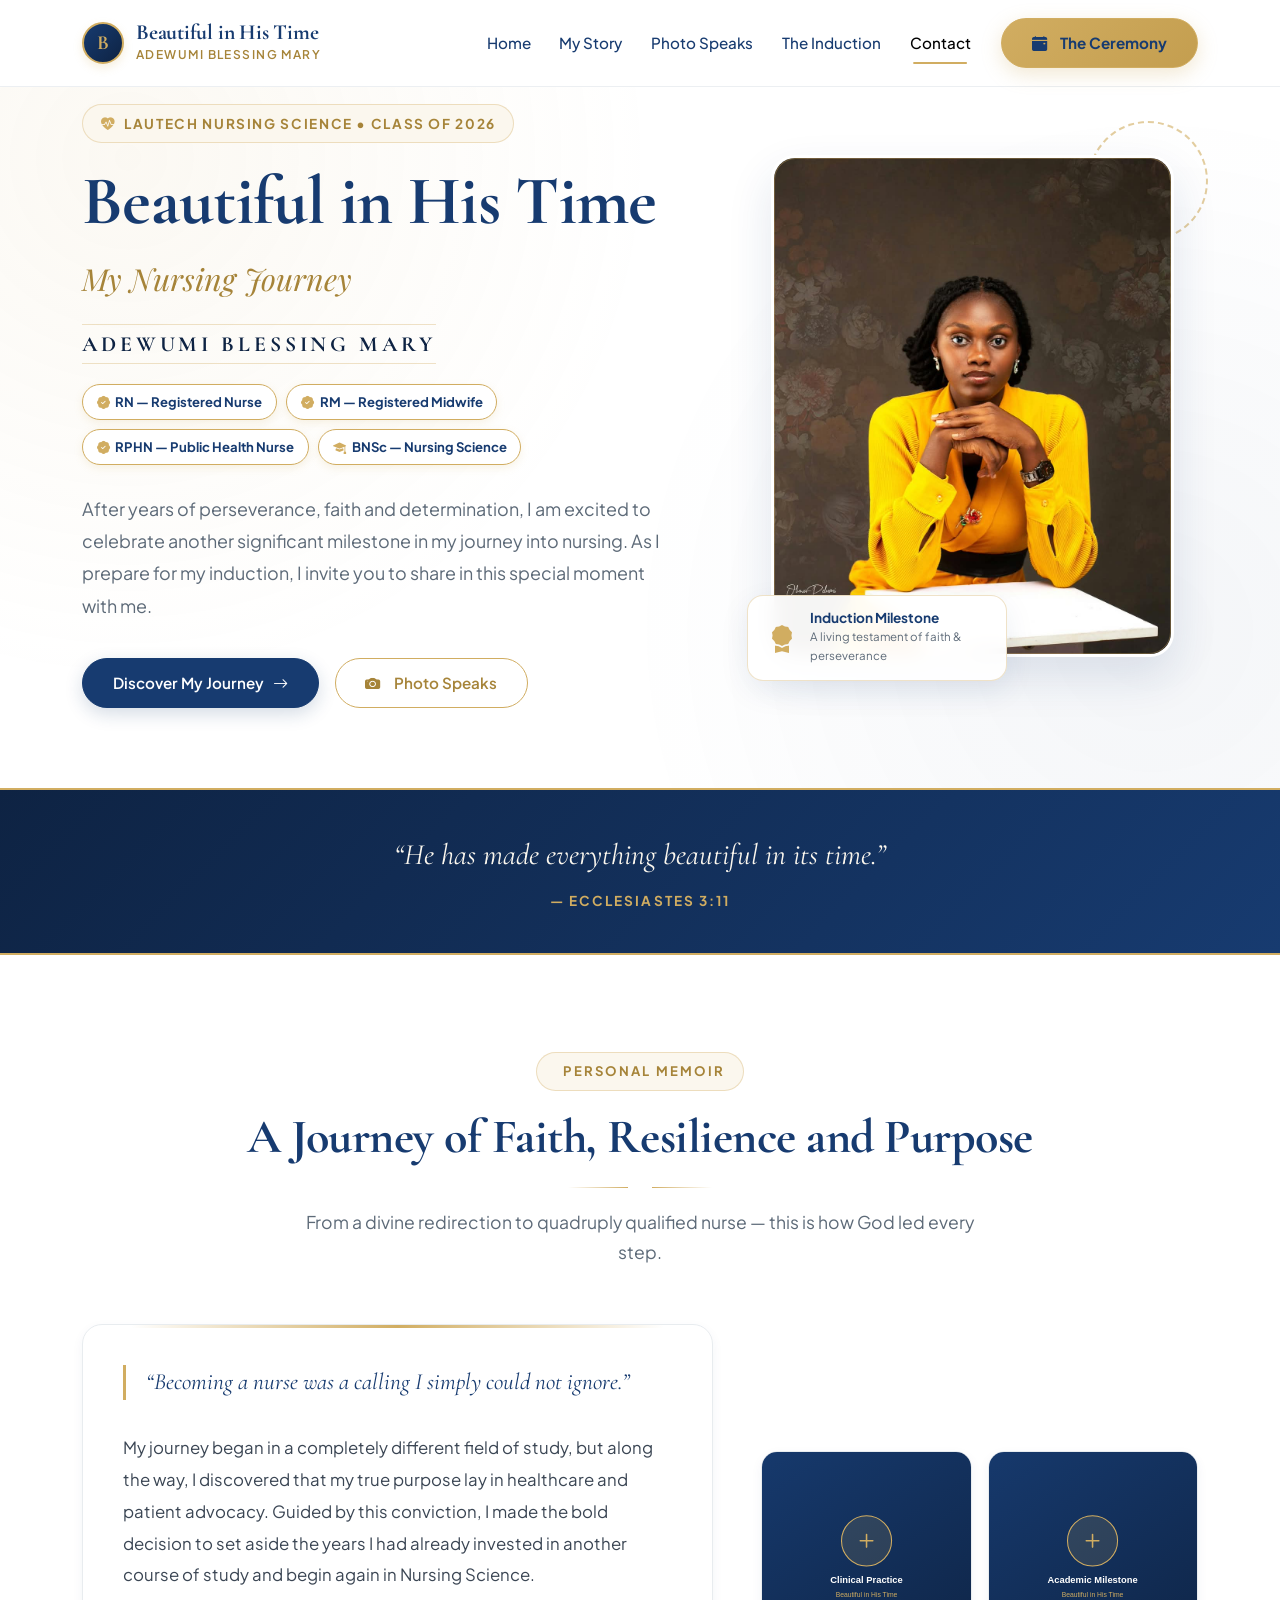
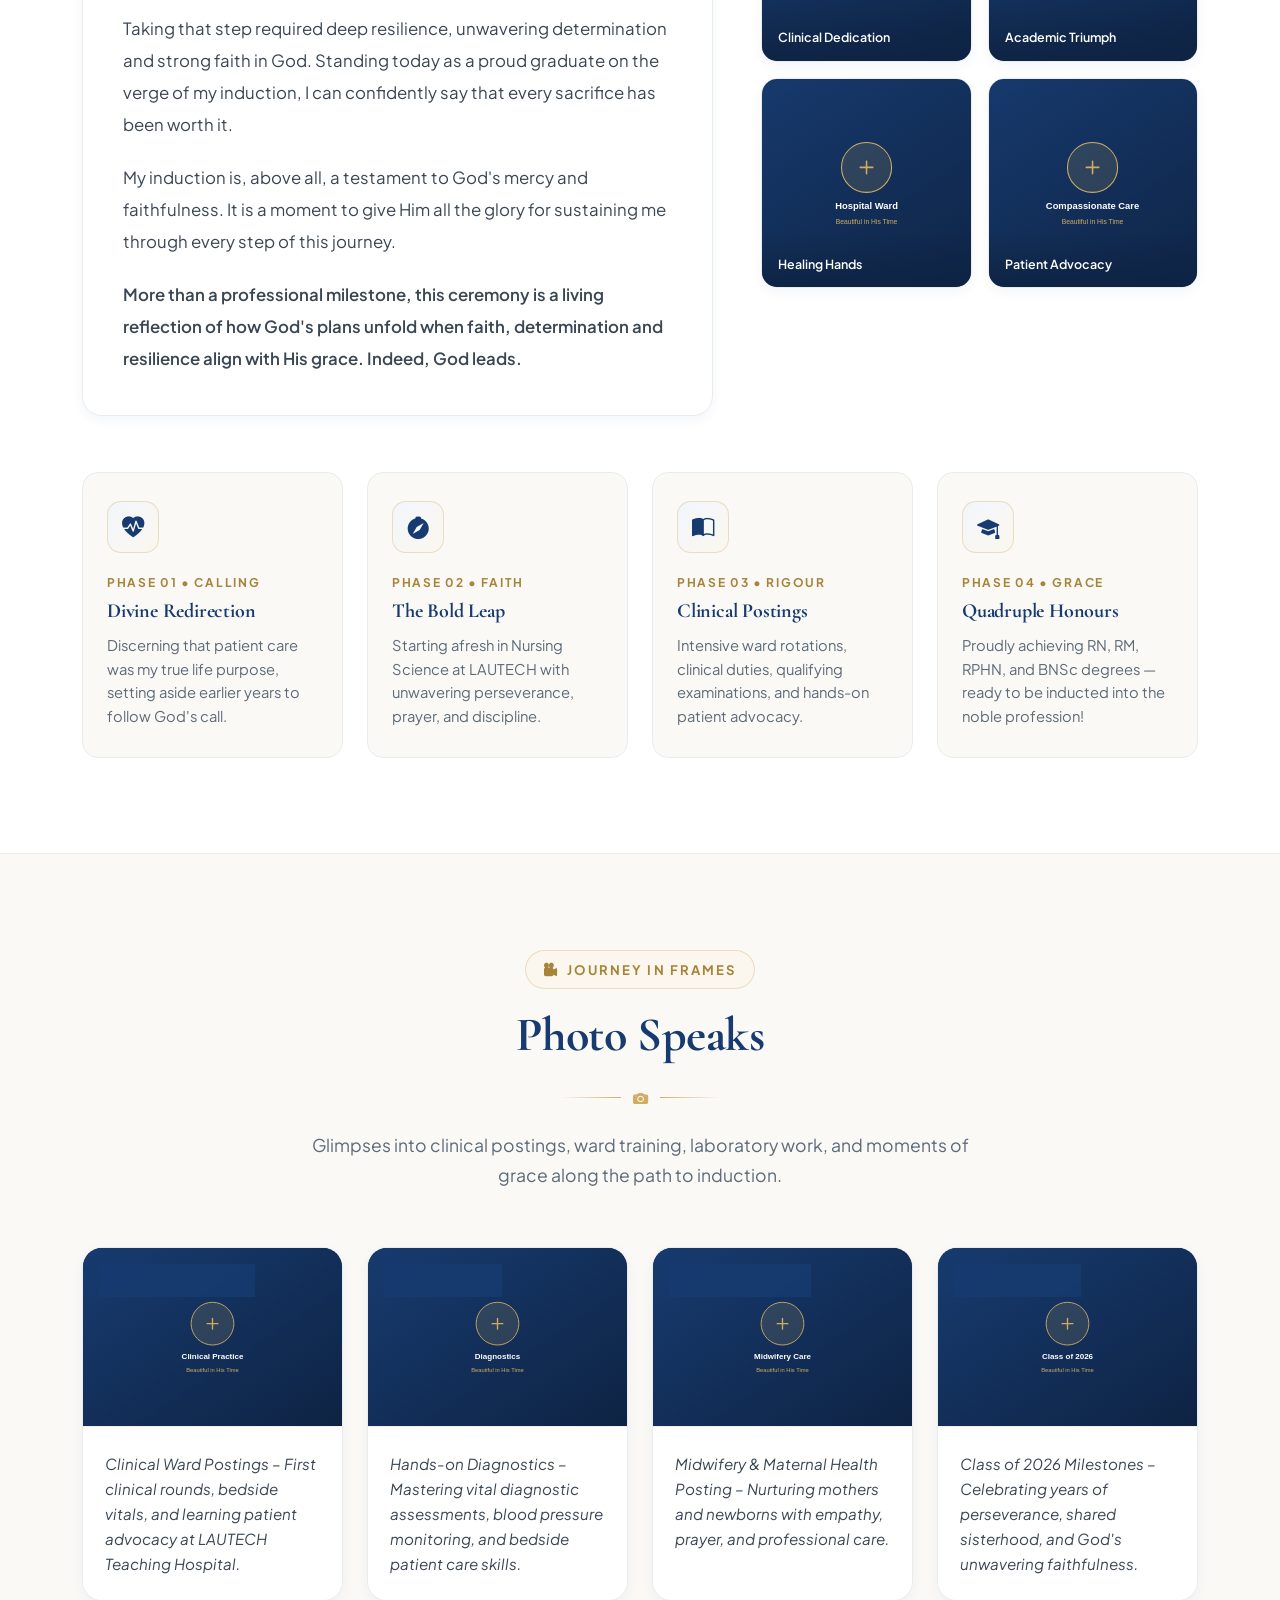
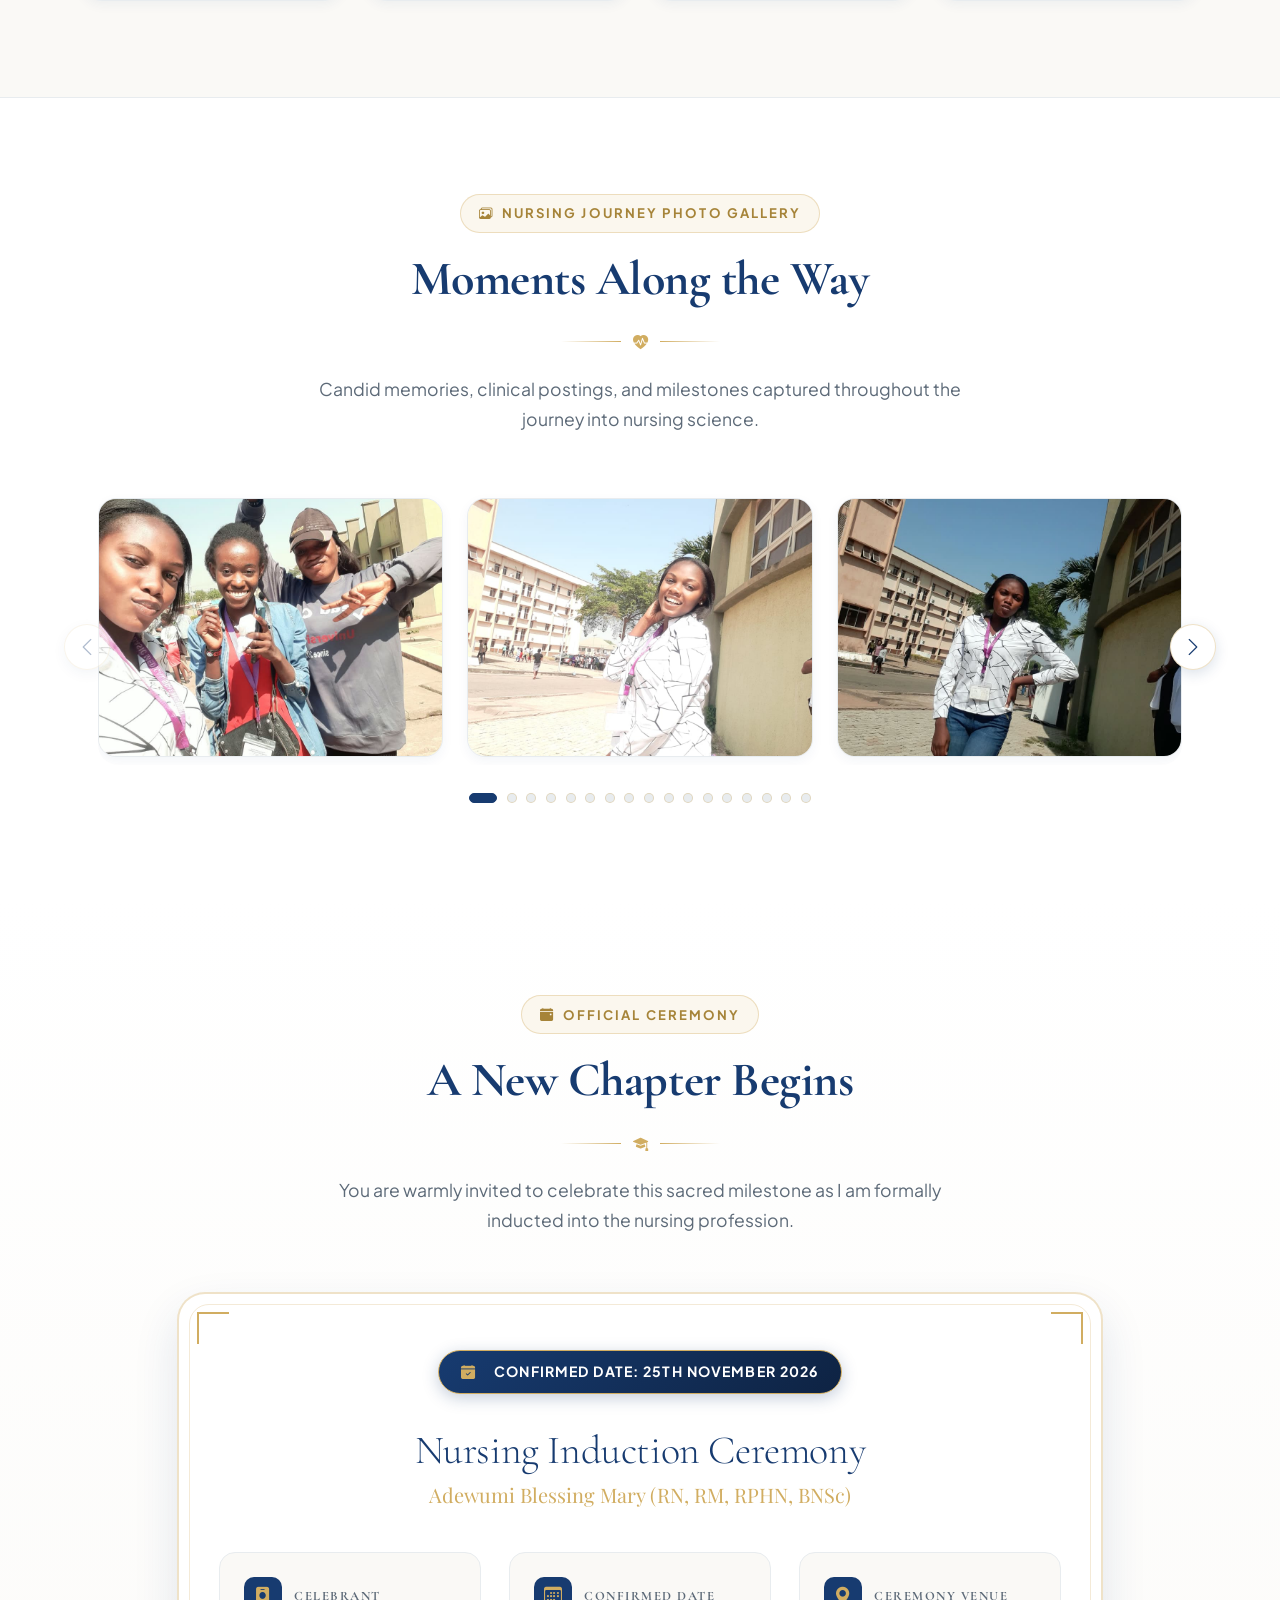
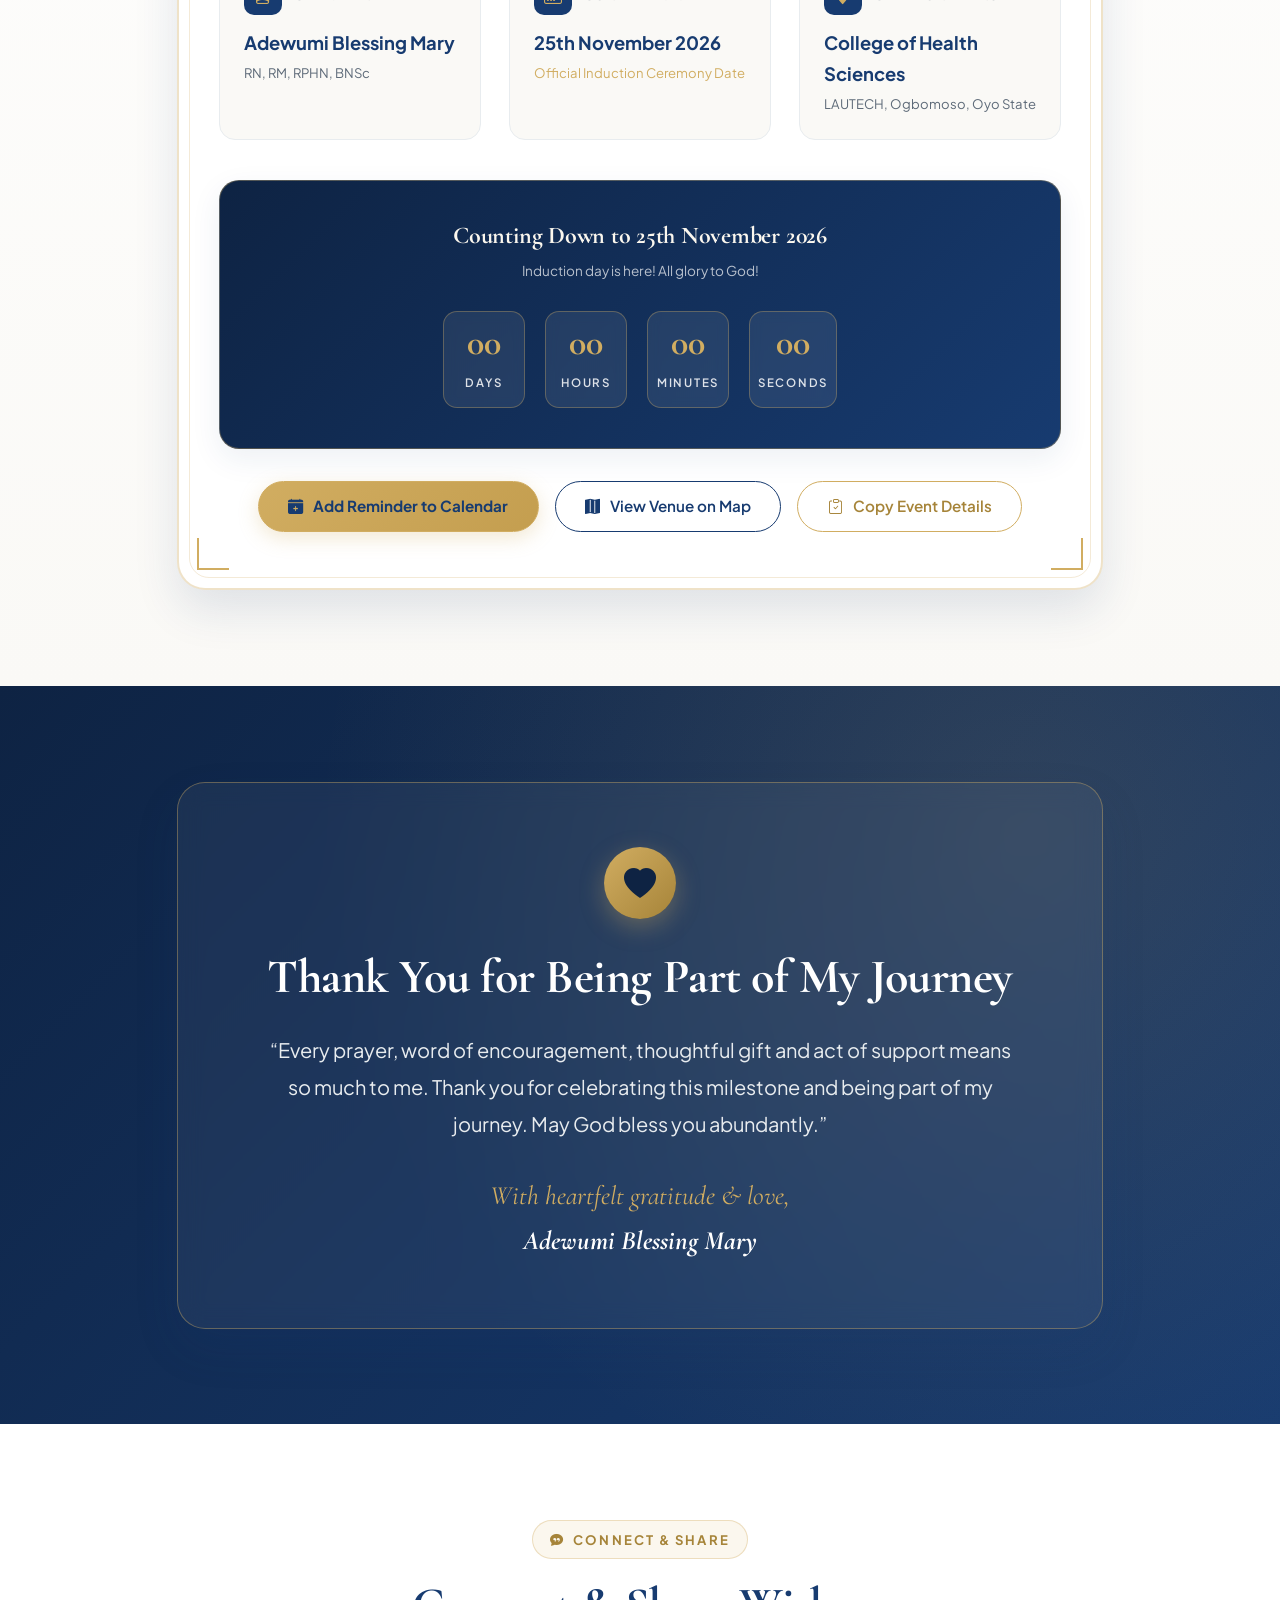
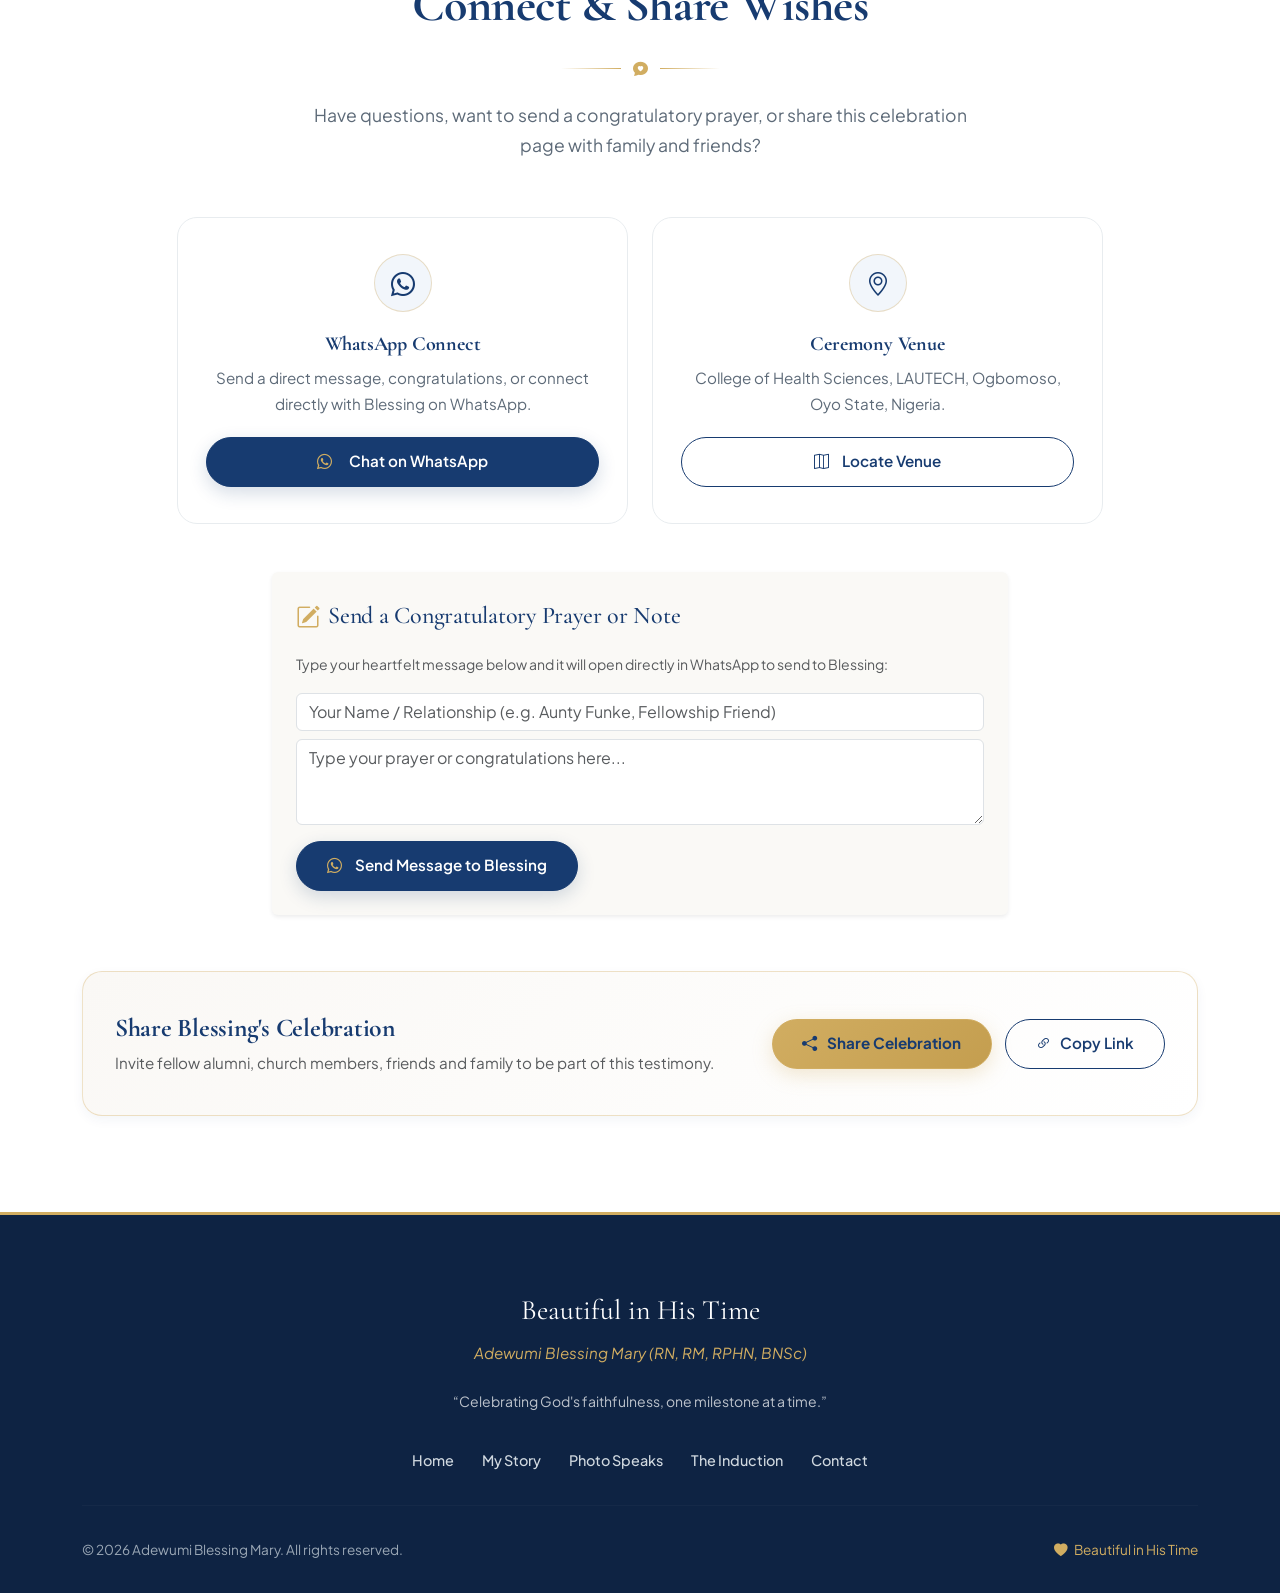
==== index.html @ 65a97855 "Added pictures for photo speaks and fixed support page issue" ====
<!doctype html>
<html lang="en">
  <head>
    <meta charset="UTF-8" />
    <meta name="viewport" content="width=device-width, initial-scale=1.0" />
    <meta http-equiv="X-UA-Compatible" content="ie=edge" />

    <title>
      Beautiful in His Time | Adewumi Blessing Mary (RN, RM, RPHN, BNSc) -
      Nursing Induction
    </title>
    <meta
      name="description"
      content="Personal celebration and nursing induction website for Adewumi Blessing Mary (RN, RM, RPHN, BNSc). College of Health Sciences, LAUTECH, November 2026."
    />

    <!-- Open Graph / Social Sharing Meta Tags -->
    <meta property="og:type" content="website" />
    <meta
      property="og:title"
      content="Beautiful in His Time — Adewumi Blessing Mary's Nursing Induction"
    />
    <meta
      property="og:description"
      content="Celebrating God's faithfulness, resilience and purpose as Adewumi Blessing Mary prepares for her Nursing Induction Ceremony at LAUTECH."
    />
    <meta
      property="og:image"
      content="https://images.unsplash.com/photo-1573496359142-b8d87734a5a2?auto=format&fit=crop&w=1200&q=80"
    />

    <!-- Google Fonts: Cormorant Garamond, Playfair Display & Plus Jakarta Sans -->
    <link rel="preconnect" href="https://fonts.googleapis.com" />
    <link rel="preconnect" href="https://fonts.gstatic.com" crossorigin />
    <link
      href="https://fonts.googleapis.com/css2?family=Cormorant+Garamond:ital,wght@0,500;0,600;0,700;1,400;1,600;1,700&family=Playfair+Display:ital,wght@0,600;0,700;1,400;1,600&family=Plus+Jakarta+Sans:wght@400;500;600;700;800&display=swap"
      rel="stylesheet"
    />

    <!-- Bootstrap 5 CSS -->
    <link
      href="https://cdn.jsdelivr.net/npm/bootstrap@5.3.3/dist/css/bootstrap.min.css"
      rel="stylesheet"
      integrity="sha384-QWTKZyjpPEjISv5WaRU9OFeRpok6YctnYmDr5pNlyT2bRjXh0JMhjY6hW+ALEwIH"
      crossorigin="anonymous"
    />

    <!-- Bootstrap Icons -->
    <link
      rel="stylesheet"
      href="https://cdn.jsdelivr.net/npm/bootstrap-icons@1.11.3/font/bootstrap-icons.min.css"
    />

    <!-- Custom Stylesheet -->
    <link rel="stylesheet" href="assets/css/style.css" />
  </head>
  <body
    id="home"
    data-bs-spy="scroll"
    data-bs-target="#mainNavbar"
    data-bs-offset="100"
  >
    <!-- ====================================================================
       1. NAVIGATION BAR
       ==================================================================== -->
    <nav
      id="mainNavbar"
      class="navbar navbar-expand-lg navbar-custom fixed-top"
    >
      <div class="container">
        <a class="navbar-brand navbar-brand-wrapper" href="#home">
          <span class="brand-monogram">B</span>
          <div>
            <span class="brand-text-title d-block">Beautiful in His Time</span>
            <span class="brand-text-sub d-block">Adewumi Blessing Mary</span>
          </div>
        </a>

        <button
          class="navbar-toggler"
          type="button"
          data-bs-toggle="collapse"
          data-bs-target="#navbarContent"
          aria-controls="navbarContent"
          aria-expanded="false"
          aria-label="Toggle navigation"
        >
          <i class="bi bi-list"></i>
        </button>

        <div class="collapse navbar-collapse" id="navbarContent">
          <ul class="navbar-nav ms-auto align-items-lg-center">
            <li class="nav-item">
              <a class="nav-link nav-link-custom active" href="#home">Home</a>
            </li>
            <li class="nav-item">
              <a class="nav-link nav-link-custom" href="#story">My Story</a>
            </li>
            <li class="nav-item">
              <a class="nav-link nav-link-custom" href="#photospeaks"
                >Photo Speaks</a
              >
            </li>
            <li class="nav-item">
              <a class="nav-link nav-link-custom" href="#induction"
                >The Induction</a
              >
            </li>
            <li class="nav-item">
              <a class="nav-link nav-link-custom" href="#contact">Contact</a>
            </li>
            <li class="nav-item ms-lg-3 mt-3 mt-lg-0">
              <a class="btn btn-accent-gold" href="#induction">
                <i class="bi bi-calendar-event-fill me-1"></i>
                <span>The Ceremony</span>
              </a>
            </li>
          </ul>
        </div>
      </div>
    </nav>

    <!-- ====================================================================
       2. HERO SECTION
       ==================================================================== -->
    <section class="hero-section">
      <div class="container">
        <div class="row align-items-center">
          <!-- Text Column -->
          <div class="col-lg-7 text-center text-lg-start pe-lg-4">
            <div class="hero-subheading-badge">
              <i class="bi bi-heart-pulse-fill text-gold"></i>
              <span>LAUTECH Nursing Science • Class of 2026</span>
            </div>

            <h1 class="hero-main-heading">Beautiful in His Time</h1>
            <p class="hero-supporting-title">My Nursing Journey</p>

            <div class="hero-name-badge">
              <h2>Adewumi Blessing Mary</h2>
            </div>

            <!-- Credentials Pills -->
            <div class="credentials-wrapper">
              <span class="credential-pill" title="Registered Nurse">
                <i class="bi bi-patch-check-fill text-gold"></i> RN &mdash;
                Registered Nurse
              </span>
              <span class="credential-pill" title="Registered Midwife">
                <i class="bi bi-patch-check-fill text-gold"></i> RM &mdash;
                Registered Midwife
              </span>
              <span
                class="credential-pill"
                title="Registered Public Health Nurse"
              >
                <i class="bi bi-patch-check-fill text-gold"></i> RPHN &mdash;
                Public Health Nurse
              </span>
              <span class="credential-pill" title="Bachelor of Nursing Science">
                <i class="bi bi-mortarboard-fill text-gold"></i> BNSc &mdash;
                Nursing Science
              </span>
            </div>

            <p class="hero-lead-text">
              After years of perseverance, faith and determination, I am excited
              to celebrate another significant milestone in my journey into
              nursing. As I prepare for my induction, I invite you to share in
              this special moment with me.
            </p>

            <div class="hero-actions">
              <a href="#story" class="btn btn-primary-blue">
                <span>Discover My Journey</span>
                <i class="bi bi-arrow-right"></i>
              </a>
              <a href="#photospeaks" class="btn btn-outline-gold">
                <i class="bi bi-camera-fill me-1"></i>
                <span>Photo Speaks</span>
              </a>
            </div>
          </div>

          <!-- Portrait Column -->
          <div class="col-lg-5 mt-5 mt-lg-0">
            <div class="hero-image-container">
              <div class="hero-accent-circle"></div>

              <div class="hero-image-frame">
                <!-- <span class="placeholder-note-badge">
                  <i class="bi bi-camera me-1"></i> Placeholder Portrait
                </span> -->
                <img
                  src="assets/images/second_personal.jpg"
                  alt="Adewumi Blessing Mary - Nursing Induction Placeholder Portrait"
                  class="hero-image"
                  onerror="handleImgFallback(this, 'Blessing Mary')"
                />
              </div>

              <!-- Floating Accent Badge -->
              <div class="hero-accent-card">
                <i class="bi bi-award-fill"></i>
                <div>
                  <div class="hero-accent-title">Induction Milestone</div>
                  <div class="hero-accent-desc">
                    A living testament of faith &amp; perseverance
                  </div>
                </div>
              </div>
            </div>
          </div>
        </div>
      </div>
    </section>

    <!-- ====================================================================
       SCRIPTURE STRIP
       ==================================================================== -->
    <aside class="scripture-strip" aria-label="Scripture citation">
      <div class="container text-center">
        <div class="row justify-content-center">
          <div class="col-lg-9">
            <p class="scripture-quote-text">
              &ldquo;He has made everything beautiful in its time.&rdquo;
            </p>
            <span class="scripture-citation">&mdash; Ecclesiastes 3:11</span>
          </div>
        </div>
      </div>
    </aside>

    <!-- ====================================================================
       3. MY STORY SECTION
       ==================================================================== -->
    <section id="story" class="story-section">
      <div class="container">
        <!-- Section Header -->
        <div class="section-header text-center">
          <div class="section-tag">
            <i class="bi bi-book-heart-fill"></i>
            <span>Personal Memoir</span>
          </div>
          <h2 class="section-title">
            A Journey of Faith, Resilience and Purpose
          </h2>
          <div class="section-divider">
            <span class="line"></span>
            <i class="bi bi-cross text-gold"></i>
            <span class="line"></span>
          </div>
          <p class="section-subtitle">
            From a divine redirection to quadruply qualified nurse &mdash; this
            is how God led every step.
          </p>
        </div>

        <!-- Narrative & Collage Row -->
        <div class="row align-items-center g-5">
          <!-- Story Text -->
          <div class="col-lg-7">
            <div class="story-narrative-card reveal-on-scroll">
              <div class="story-lead-quote">
                &ldquo;Becoming a nurse was a calling I simply could not
                ignore.&rdquo;
              </div>

              <div class="story-narrative-text">
                <p>
                  My journey began in a completely different field of study, but
                  along the way, I discovered that my true purpose lay in
                  healthcare and patient advocacy. Guided by this conviction, I
                  made the bold decision to set aside the years I had already
                  invested in another course of study and begin again in Nursing
                  Science.
                </p>
                <p>
                  Taking that step required deep resilience, unwavering
                  determination and strong faith in God. Standing today as a
                  proud graduate on the verge of my induction, I can confidently
                  say that every sacrifice has been worth it.
                </p>
                <p>
                  My induction is, above all, a testament to God's mercy and
                  faithfulness. It is a moment to give Him all the glory for
                  sustaining me through every step of this journey.
                </p>
                <p class="highlight-faith">
                  More than a professional milestone, this ceremony is a living
                  reflection of how God's plans unfold when faith, determination
                  and resilience align with His grace. Indeed, God leads.
                </p>
              </div>
            </div>
          </div>

          <!-- Collage Grid -->
          <div class="col-lg-5">
            <div class="journey-collage reveal-on-scroll delay-1">
              <div class="collage-item">
                <img
                  src="https://images.unsplash.com/photo-1584515979956-d9f6e5d09982?auto=format&fit=crop&w=800&q=80"
                  alt="Clinical practice and stethoscope"
                  loading="lazy"
                  onerror="handleImgFallback(this, 'Clinical Practice')"
                />
                <div class="collage-caption">Clinical Dedication</div>
              </div>
              <div class="collage-item">
                <img
                  src="https://images.unsplash.com/photo-1523240795612-9a054b0db644?auto=format&fit=crop&w=800&q=80"
                  alt="Academic milestone and achievement"
                  loading="lazy"
                  onerror="handleImgFallback(this, 'Academic Milestone')"
                />
                <div class="collage-caption">Academic Triumph</div>
              </div>
              <div class="collage-item">
                <img
                  src="https://images.unsplash.com/photo-1519494026892-80bbd2d6fd0d?auto=format&fit=crop&w=800&q=80"
                  alt="Hospital wards and healthcare learning"
                  loading="lazy"
                  onerror="handleImgFallback(this, 'Hospital Ward')"
                />
                <div class="collage-caption">Healing Hands</div>
              </div>
              <div class="collage-item">
                <img
                  src="https://images.unsplash.com/photo-1584515933487-779824d29309?auto=format&fit=crop&w=800&q=80"
                  alt="Compassionate patient nursing"
                  loading="lazy"
                  onerror="handleImgFallback(this, 'Compassionate Care')"
                />
                <div class="collage-caption">Patient Advocacy</div>
              </div>
            </div>
          </div>
        </div>

        <!-- Key Milestones -->
        <div class="milestones-wrapper">
          <div class="row g-4">
            <div class="col-md-6 col-lg-3 reveal-on-scroll">
              <div class="milestone-card">
                <div class="milestone-icon-wrapper">
                  <i class="bi bi-heart-pulse-fill"></i>
                </div>
                <div class="milestone-phase">Phase 01 &bull; Calling</div>
                <h4 class="milestone-title">Divine Redirection</h4>
                <p class="milestone-desc">
                  Discerning that patient care was my true life purpose, setting
                  aside earlier years to follow God's call.
                </p>
              </div>
            </div>

            <div class="col-md-6 col-lg-3 reveal-on-scroll delay-1">
              <div class="milestone-card">
                <div class="milestone-icon-wrapper">
                  <i class="bi bi-compass-fill"></i>
                </div>
                <div class="milestone-phase">Phase 02 &bull; Faith</div>
                <h4 class="milestone-title">The Bold Leap</h4>
                <p class="milestone-desc">
                  Starting afresh in Nursing Science at LAUTECH with unwavering
                  perseverance, prayer, and discipline.
                </p>
              </div>
            </div>

            <div class="col-md-6 col-lg-3 reveal-on-scroll delay-2">
              <div class="milestone-card">
                <div class="milestone-icon-wrapper">
                  <i class="bi bi-book-half"></i>
                </div>
                <div class="milestone-phase">Phase 03 &bull; Rigour</div>
                <h4 class="milestone-title">Clinical Postings</h4>
                <p class="milestone-desc">
                  Intensive ward rotations, clinical duties, qualifying
                  examinations, and hands-on patient advocacy.
                </p>
              </div>
            </div>

            <div class="col-md-6 col-lg-3 reveal-on-scroll delay-3">
              <div class="milestone-card">
                <div class="milestone-icon-wrapper">
                  <i class="bi bi-mortarboard-fill"></i>
                </div>
                <div class="milestone-phase">Phase 04 &bull; Grace</div>
                <h4 class="milestone-title">Quadruple Honours</h4>
                <p class="milestone-desc">
                  Proudly achieving RN, RM, RPHN, and BNSc degrees &mdash; ready
                  to be inducted into the noble profession!
                </p>
              </div>
            </div>
          </div>
        </div>
      </div>
    </section>

    <!-- ====================================================================
       3B. PHOTO SPEAKS SECTION (4 Featured Photographs with Captions)
       ==================================================================== -->
    <section id="photospeaks" class="photo-speaks-section">
      <div class="container">
        <div class="section-header text-center">
          <div class="section-tag">
            <i class="bi bi-camera-reels-fill"></i>
            <span>Journey in Frames</span>
          </div>
          <h2 class="section-title">Photo Speaks</h2>
          <div class="section-divider">
            <span class="line"></span>
            <i class="bi bi-camera-fill text-gold"></i>
            <span class="line"></span>
          </div>
          <p class="section-subtitle">
            Glimpses into clinical postings, ward training, laboratory work, and
            moments of grace along the path to induction.
          </p>
        </div>

        <!-- 4 Selected Photos with Short Captions -->
        <div class="row g-4">
          <!-- Photo 1 -->
          <div class="col-md-6 col-lg-3 reveal-on-scroll">
            <div class="photo-speaks-card">
              <div class="photo-speaks-img-box">
                <span class="photo-speaks-tag">Clinical Practice</span>
                <!-- EDITABLE: Replace src with Blessing's photo -->
                <img
                  src="https://images.unsplash.com/photo-1576091160399-112ba8d25d1d?auto=format&fit=crop&w=800&q=80"
                  alt="Clinical ward postings and hospital rounds"
                  class="photo-speaks-img"
                  loading="lazy"
                  onerror="handleImgFallback(this, 'Clinical Practice')"
                />
              </div>
              <div class="photo-speaks-body">
                <!-- EDITABLE CAPTION: Update caption text below -->
                <p class="photo-speaks-caption">
                  Clinical Ward Postings – First clinical rounds, bedside
                  vitals, and learning patient advocacy at LAUTECH Teaching
                  Hospital.
                </p>
              </div>
            </div>
          </div>

          <!-- Photo 2 -->
          <div class="col-md-6 col-lg-3 reveal-on-scroll delay-1">
            <div class="photo-speaks-card">
              <div class="photo-speaks-img-box">
                <span class="photo-speaks-tag">Diagnostics</span>
                <!-- EDITABLE: Replace src with Blessing's photo -->
                <img
                  src="https://images.unsplash.com/photo-1584515979956-d9f6e5d09982?auto=format&fit=crop&w=800&q=80"
                  alt="Stethoscope and clinical diagnostics"
                  class="photo-speaks-img"
                  loading="lazy"
                  onerror="handleImgFallback(this, 'Diagnostics')"
                />
              </div>
              <div class="photo-speaks-body">
                <!-- EDITABLE CAPTION: Update caption text below -->
                <p class="photo-speaks-caption">
                  Hands-on Diagnostics – Mastering vital diagnostic assessments,
                  blood pressure monitoring, and bedside patient care skills.
                </p>
              </div>
            </div>
          </div>

          <!-- Photo 3 -->
          <div class="col-md-6 col-lg-3 reveal-on-scroll delay-2">
            <div class="photo-speaks-card">
              <div class="photo-speaks-img-box">
                <span class="photo-speaks-tag">Midwifery Care</span>
                <!-- EDITABLE: Replace src with Blessing's photo -->
                <img
                  src="https://images.unsplash.com/photo-1584515933487-779824d29309?auto=format&fit=crop&w=800&q=80"
                  alt="Midwifery and compassionate healthcare"
                  class="photo-speaks-img"
                  loading="lazy"
                  onerror="handleImgFallback(this, 'Midwifery Care')"
                />
              </div>
              <div class="photo-speaks-body">
                <!-- EDITABLE CAPTION: Update caption text below -->
                <p class="photo-speaks-caption">
                  Midwifery & Maternal Health Posting – Nurturing mothers and
                  newborns with empathy, prayer, and professional care.
                </p>
              </div>
            </div>
          </div>

          <!-- Photo 4 -->
          <div class="col-md-6 col-lg-3 reveal-on-scroll delay-3">
            <div class="photo-speaks-card">
              <div class="photo-speaks-img-box">
                <span class="photo-speaks-tag">Class of 2026</span>
                <!-- EDITABLE: Replace src with Blessing's photo -->
                <img
                  src="https://images.unsplash.com/photo-1523240795612-9a054b0db644?auto=format&fit=crop&w=800&q=80"
                  alt="Academic milestone and achievement"
                  class="photo-speaks-img"
                  loading="lazy"
                  onerror="handleImgFallback(this, 'Class of 2026')"
                />
              </div>
              <div class="photo-speaks-body">
                <!-- EDITABLE CAPTION: Update caption text below -->
                <p class="photo-speaks-caption">
                  Class of 2026 Milestones – Celebrating years of perseverance,
                  shared sisterhood, and God's unwavering faithfulness.
                </p>
              </div>
            </div>
          </div>
        </div>
      </div>
    </section>

    <!-- ====================================================================
       3C. MOMENTS ALONG THE WAY (Carousel Photo Gallery - Without Captions)
       ==================================================================== -->
    <section id="gallery" class="moments-gallery-section">
      <div class="container">
        <div class="section-header text-center">
          <div class="section-tag">
            <i class="bi bi-images"></i>
            <span>Nursing Journey Photo Gallery</span>
          </div>
          <h2 class="section-title">Moments Along the Way</h2>
          <div class="section-divider">
            <span class="line"></span>
            <i class="bi bi-heart-pulse-fill text-gold"></i>
            <span class="line"></span>
          </div>
          <p class="section-subtitle">
            Candid memories, clinical postings, and milestones captured
            throughout the journey into nursing science.
          </p>
        </div>

        <!-- Responsive Moments Carousel Container -->
        <div class="moments-carousel-wrapper">
          <!-- Navigation Arrows -->
          <button 
            type="button" 
            class="moments-carousel-arrow prev" 
            id="carouselPrevBtn" 
            aria-label="Previous photographs"
          >
            <i class="bi bi-chevron-left"></i>
          </button>
          <button 
            type="button" 
            class="moments-carousel-arrow next" 
            id="carouselNextBtn" 
            aria-label="Next photographs"
          >
            <i class="bi bi-chevron-right"></i>
          </button>

          <!-- Carousel Viewport & Track -->
          <div class="moments-carousel-viewport" id="momentsCarouselViewport">
            <div class="moments-carousel-track" id="momentsCarouselTrack">
              <!-- Dynamically populated from SITE_DATA.momentsGallery by initMomentsCarousel() -->
            </div>
          </div>

          <!-- Pagination Indicators / Dots -->
          <div class="moments-carousel-dots" id="momentsCarouselDots" aria-label="Carousel pagination"></div>
        </div>
      </div>
    </section>

    <!-- ====================================================================
       4. INDUCTION DETAILS SECTION
       ==================================================================== -->
    <section id="induction" class="induction-section">
      <div class="container">
        <!-- Section Header -->
        <div class="section-header text-center">
          <div class="section-tag">
            <i class="bi bi-calendar-event-fill"></i>
            <span>Official Ceremony</span>
          </div>
          <h2 class="section-title">A New Chapter Begins</h2>
          <div class="section-divider">
            <span class="line"></span>
            <i class="bi bi-mortarboard-fill text-gold"></i>
            <span class="line"></span>
          </div>
          <p class="section-subtitle">
            You are warmly invited to celebrate this sacred milestone as I am
            formally inducted into the nursing profession.
          </p>
        </div>

        <!-- Invitation Card Wrapper -->
        <div class="row justify-content-center">
          <div class="col-lg-10">
            <div class="invitation-card text-center reveal-on-scroll">
              <!-- Corner Ornaments -->
              <div class="invitation-corner-accent corner-top-left"></div>
              <div class="invitation-corner-accent corner-top-right"></div>
              <div class="invitation-corner-accent corner-bottom-left"></div>
              <div class="invitation-corner-accent corner-bottom-right"></div>

              <!-- Date Status Badge (Confirmed) -->
              <div class="status-badge-confirmed">
                <i class="bi bi-calendar-check-fill text-gold me-2"></i>
                <span>Confirmed Date: 25th November 2026</span>
              </div>

              <h3 class="display-6 font-heading text-blue mb-1">
                Nursing Induction Ceremony
              </h3>
              <p class="text-gold font-subheading fs-5 mb-4">
                Adewumi Blessing Mary (RN, RM, RPHN, BNSc)
              </p>

              <!-- Event Details Grid -->
              <div class="event-details-grid">
                <!-- Celebrant -->
                <div class="event-info-box">
                  <div class="info-box-header">
                    <div class="info-icon-badge">
                      <i class="bi bi-person-badge-fill"></i>
                    </div>
                    <h4 class="info-label">Celebrant</h4>
                  </div>
                  <div class="info-value">Adewumi Blessing Mary</div>
                  <div class="info-note">RN, RM, RPHN, BNSc</div>
                </div>

                <!-- Confirmed Date -->
                <div class="event-info-box">
                  <div class="info-box-header">
                    <div class="info-icon-badge">
                      <i class="bi bi-calendar3"></i>
                    </div>
                    <h4 class="info-label">Confirmed Date</h4>
                  </div>
                  <div class="info-value">25th November 2026</div>
                  <div class="info-note text-gold">
                    Official Induction Ceremony Date
                  </div>
                </div>

                <!-- Venue -->
                <div class="event-info-box">
                  <div class="info-box-header">
                    <div class="info-icon-badge">
                      <i class="bi bi-geo-alt-fill"></i>
                    </div>
                    <h4 class="info-label">Ceremony Venue</h4>
                  </div>
                  <div class="info-value">College of Health Sciences</div>
                  <div class="info-note">LAUTECH, Ogbomoso, Oyo State</div>
                </div>
              </div>

              <!-- Countdown Timer Container -->
              <div class="countdown-container">
                <h4 class="countdown-heading">
                  Counting Down to 25th November 2026
                </h4>
                <p id="countdown-status-note" class="countdown-subnote">
                  Induction Ceremony Day &bull; College of Health Sciences, LAUTECH
                </p>

                <div class="countdown-grid">
                  <div class="countdown-unit">
                    <span id="countdown-days" class="countdown-num">--</span>
                    <span class="countdown-label">Days</span>
                  </div>
                  <div class="countdown-unit">
                    <span id="countdown-hours" class="countdown-num">--</span>
                    <span class="countdown-label">Hours</span>
                  </div>
                  <div class="countdown-unit">
                    <span id="countdown-minutes" class="countdown-num">--</span>
                    <span class="countdown-label">Minutes</span>
                  </div>
                  <div class="countdown-unit">
                    <span id="countdown-seconds" class="countdown-num">--</span>
                    <span class="countdown-label">Seconds</span>
                  </div>
                </div>
              </div>

              <!-- Event Action Buttons -->
              <div class="event-actions-bar">
                <a
                  id="btnAddToCalendar"
                  href="#induction"
                  class="btn btn-accent-gold"
                >
                  <i class="bi bi-calendar-plus-fill"></i>
                  <span>Add Reminder to Calendar</span>
                </a>

                <a
                  href="https://www.google.com/maps/search/College+of+Health+Sciences+LAUTECH+Ogbomoso"
                  target="_blank"
                  rel="noopener noreferrer"
                  class="btn btn-outline-blue"
                >
                  <i class="bi bi-map-fill"></i>
                  <span>View Venue on Map</span>
                </a>

                <button
                  id="btnCopyEventDetails"
                  type="button"
                  class="btn btn-outline-gold"
                >
                  <i class="bi bi-clipboard-check"></i>
                  <span>Copy Event Details</span>
                </button>
              </div>
            </div>
          </div>
        </div>
      </div>
    </section>

    <!-- ====================================================================
       5. WISHLIST SECTION (COMMENTED OUT AS PER INSTRUCTION - PRESERVED FOR REFERENCE)
       Wishlist and support items are hosted on the separate support page (support.html)
  ====================================================================
  <section id="wishlist" class="wishlist-section">
    <div class="container">
      <div class="section-header text-center">
        <div class="section-tag">
          <i class="bi bi-gift-fill"></i>
          <span>Support &amp; Registry</span>
        </div>
        <h2 class="section-title">A Little Help Goes a Long Way</h2>
        <div class="section-divider">
          <span class="line"></span>
          <i class="bi bi-heart-fill text-gold"></i>
          <span class="line"></span>
        </div>
        <p class="section-subtitle">
          As I prepare for this new chapter, there are a few essentials that would make this milestone even more special. If you would like to support me, here are some of the things on my wishlist. Every gesture, no matter how big or small, is deeply appreciated.
        </p>
      </div>

      <div class="wishlist-filter-wrapper">
        <button type="button" class="filter-btn active" data-category="all">
          <i class="bi bi-grid-fill me-1"></i> All Items (8)
        </button>
        <button type="button" class="filter-btn" data-category="attire">
          <i class="bi bi-bag-heart-fill me-1"></i> Ceremony &amp; Attire
        </button>
        <button type="button" class="filter-btn" data-category="clinical">
          <i class="bi bi-bandaid-fill me-1"></i> Clinical Essentials
        </button>
        <button type="button" class="filter-btn" data-category="keepsake">
          <i class="bi bi-camera-reels-fill me-1"></i> Studio &amp; Keepsakes
        </button>
      </div>

      <div id="wishlist-grid" class="row">
      </div>

      <div class="general-support-card reveal-on-scroll">
        <div class="row align-items-center justify-content-center">
          <div class="col-lg-8">
            <h3 class="general-support-title">Would you like to send a custom blessing or gift?</h3>
            <p class="general-support-text">
              If you wish to bless Blessing with a financial token of love, prayers, or a tailored gift beyond the items listed, please connect directly via WhatsApp. Your support is deeply treasured!
            </p>
            <a 
              href="https://wa.me/2348107144535?text=Hello%20Blessing%2C%20I%20would%20love%20to%20send%20a%20support%20token%20and%20congratulations%20for%20your%20nursing%20induction!" 
              target="_blank" 
              rel="noopener noreferrer" 
              class="btn btn-primary-blue"
            >
              <i class="bi bi-whatsapp text-gold"></i>
              <span>Send Blessing via WhatsApp</span>
            </a>
          </div>
        </div>
      </div>
    </div>
  </section>
  ==================================================================== -->

    <!-- ====================================================================
       6. APPRECIATION SECTION
       ==================================================================== -->
    <section class="appreciation-section">
      <div class="container">
        <div class="row justify-content-center">
          <div class="col-lg-10">
            <div class="appreciation-card reveal-on-scroll">
              <div class="appreciation-icon">
                <i class="bi bi-heart-fill"></i>
              </div>
              <h2 class="appreciation-title">
                Thank You for Being Part of My Journey
              </h2>
              <p class="appreciation-message">
                &ldquo;Every prayer, word of encouragement, thoughtful gift and
                act of support means so much to me. Thank you for celebrating
                this milestone and being part of my journey. May God bless you
                abundantly.&rdquo;
              </p>
              <div class="appreciation-signature">
                With heartfelt gratitude &amp; love,<br />
                <strong class="text-white">Adewumi Blessing Mary</strong>
              </div>
            </div>
          </div>
        </div>
      </div>
    </section>

    <!-- ====================================================================
       7. CONTACT & BLESSINGS SECTION
       ==================================================================== -->
    <section id="contact" class="contact-section">
      <div class="container">
        <!-- Section Header -->
        <div class="section-header text-center">
          <div class="section-tag">
            <i class="bi bi-chat-quote-fill"></i>
            <span>Connect &amp; Share</span>
          </div>
          <h2 class="section-title">Connect &amp; Share Wishes</h2>
          <div class="section-divider">
            <span class="line"></span>
            <i class="bi bi-chat-heart-fill text-gold"></i>
            <span class="line"></span>
          </div>
          <p class="section-subtitle">
            Have questions, want to send a congratulatory prayer, or share this
            celebration page with family and friends?
          </p>
        </div>

        <!-- Contact Info Cards (WhatsApp & Venue Only) -->
        <div class="row g-4 justify-content-center">
          <!-- WhatsApp Contact -->
          <div class="col-md-6 col-lg-5 reveal-on-scroll">
            <div class="contact-card-box">
              <div class="contact-icon-bubble">
                <i class="bi bi-whatsapp"></i>
              </div>
              <h3 class="contact-card-title">WhatsApp Connect</h3>
              <p class="contact-card-detail">
                Send a direct message, congratulations, or connect directly with Blessing on WhatsApp.
              </p>
              <a
                href="https://wa.me/2348107144535?text=Hello%20Blessing%2C%20I%20visited%20your%20Beautiful%20in%20His%20Time%20website%20and%20would%20love%20to%20connect%20with%20you."
                target="_blank"
                rel="noopener noreferrer"
                class="btn btn-primary-blue w-100"
              >
                <i class="bi bi-whatsapp text-gold me-2"></i>
                <span>Chat on WhatsApp</span>
              </a>
            </div>
          </div>

          <!-- Ceremony Venue Location -->
          <div class="col-md-6 col-lg-5 reveal-on-scroll delay-1">
            <div class="contact-card-box">
              <div class="contact-icon-bubble">
                <i class="bi bi-geo-alt"></i>
              </div>
              <h3 class="contact-card-title">Ceremony Venue</h3>
              <p class="contact-card-detail">
                College of Health Sciences, LAUTECH, Ogbomoso, Oyo State,
                Nigeria.
              </p>
              <a
                href="https://www.google.com/maps/search/College+of+Health+Sciences+LAUTECH+Ogbomoso"
                target="_blank"
                rel="noopener noreferrer"
                class="btn btn-outline-blue w-100"
              >
                <i class="bi bi-map me-1"></i>
                <span>Locate Venue</span>
              </a>
            </div>
          </div>
        </div>

        <!-- Congratulatory Prayer Box -->
        <div class="row justify-content-center mt-5">
          <div class="col-lg-8">
            <div class="card p-4 border-0 shadow-sm bg-subtle reveal-on-scroll">
              <div class="d-flex align-items-center gap-2 mb-3">
                <i class="bi bi-pencil-square text-gold fs-4"></i>
                <h3 class="h4 font-heading text-blue m-0">
                  Send a Congratulatory Prayer or Note
                </h3>
              </div>
              <p class="small text-muted mb-3">
                Type your heartfelt message below and it will open directly in
                WhatsApp to send to Blessing:
              </p>
              <div class="mb-3">
                <input
                  type="text"
                  id="guestName"
                  class="form-control mb-2"
                  placeholder="Your Name / Relationship (e.g. Aunty Funke, Fellowship Friend)"
                />
                <textarea
                  id="guestMessage"
                  class="form-control"
                  rows="3"
                  placeholder="Type your prayer or congratulations here..."
                ></textarea>
              </div>
              <button
                id="btnSendPrayer"
                type="button"
                class="btn btn-primary-blue align-self-start"
              >
                <i class="bi bi-whatsapp text-gold me-1"></i>
                <span>Send Message to Blessing</span>
              </button>
            </div>
          </div>
        </div>

        <!-- Sharing Banner -->
        <div class="share-action-card reveal-on-scroll">
          <div class="share-card-info">
            <h3>Share Blessing's Celebration</h3>
            <p class="text-muted">
              Invite fellow alumni, church members, friends and family to be
              part of this testimony.
            </p>
          </div>
          <div class="share-buttons-group">
            <button
              id="btnShareWebsite"
              type="button"
              class="btn btn-accent-gold"
            >
              <i class="bi bi-share-fill"></i>
              <span>Share Celebration</span>
            </button>
            <button id="btnCopyLink" type="button" class="btn btn-outline-blue">
              <i class="bi bi-link-45deg"></i>
              <span>Copy Link</span>
            </button>
          </div>
        </div>
      </div>
    </section>

    <!-- ====================================================================
       8. FOOTER
       ==================================================================== -->
    <footer class="footer-custom">
      <div class="container text-center">
        <div class="footer-brand">Beautiful in His Time</div>
        <div class="footer-tagline">
          Adewumi Blessing Mary (RN, RM, RPHN, BNSc)
        </div>
        <p class="text-light opacity-75 max-w-md mx-auto small">
          &ldquo;Celebrating God's faithfulness, one milestone at a time.&rdquo;
        </p>

        <ul class="footer-nav list-unstyled">
          <li><a href="#home">Home</a></li>
          <li><a href="#story">My Story</a></li>
          <li><a href="#photospeaks">Photo Speaks</a></li>
          <li><a href="#induction">The Induction</a></li>
          <li><a href="#contact">Contact</a></li>
        </ul>

        <hr class="footer-divider" />

        <div class="footer-bottom">
          <div>&copy; 2026 Adewumi Blessing Mary. All rights reserved.</div>
          <div class="text-gold">
            <i class="bi bi-heart-fill me-1"></i> Beautiful in His Time
          </div>
        </div>
      </div>
    </footer>

    <!-- ====================================================================
       BACK TO TOP BUTTON
       ==================================================================== -->
    <button
      id="backToTopBtn"
      class="back-to-top"
      title="Back to top"
      aria-label="Back to top"
    >
      <i class="bi bi-arrow-up"></i>
    </button>

    <!-- ====================================================================
       SUPPORT MODAL (COMMENTED OUT - PRESERVED FOR REFERENCE)
       ====================================================================
  <div class="modal fade modal-custom" id="supportModal" tabindex="-1" aria-labelledby="modalItemTitle" aria-hidden="true">
    <div class="modal-dialog modal-dialog-centered">
      <div class="modal-content">
        <div class="modal-header">
          <div>
            <span id="modalItemCategory" class="badge bg-gold-light text-gold-dark text-uppercase letter-spacing-1 mb-1">Category</span>
            <h3 class="modal-title font-heading text-blue fs-4" id="modalItemTitle">Item Name</h3>
          </div>
          <button type="button" class="btn-close" data-bs-dismiss="modal" aria-label="Close"></button>
        </div>

        <div class="modal-body">
          <div class="text-center mb-3">
            <img id="modalItemImg" src="" alt="Wishlist Item" class="img-fluid rounded-3 shadow-sm" style="max-height: 220px; object-fit: cover; width: 100%;" />
          </div>
          <div id="modalItemSpecs" class="fw-bold text-gold-dark mb-2"></div>
          <p id="modalItemDesc" class="text-muted small mb-3"></p>
          <div id="modalItemPriceRow" class="mb-3"></div>

          <div class="alert alert-light border small text-muted">
            <i class="bi bi-info-circle-fill text-gold me-1"></i>
            Clicking below will open WhatsApp with a prefilled enquiry stating this specific item so Blessing can guide you on how to proceed.
          </div>
        </div>

        <div class="modal-footer flex-column flex-sm-row">
          <button id="modalCopyMsgBtn" type="button" class="btn btn-outline-gold w-100 w-sm-auto mb-2 mb-sm-0">
            <i class="bi bi-clipboard me-1"></i> Copy Message
          </button>
          <a id="modalWhatsAppBtn" href="#" target="_blank" rel="noopener noreferrer" class="btn btn-primary-blue w-100 w-sm-auto">
            <i class="bi bi-whatsapp text-gold me-1"></i> Chat on WhatsApp
          </a>
        </div>
      </div>
    </div>
  </div>
  ==================================================================== -->

    <!-- Global Toast Notification Element -->
    <div id="globalToast" class="custom-toast" role="alert" aria-live="polite">
      <i class="bi bi-check-circle-fill"></i>
      <span id="globalToastText">Copied to clipboard!</span>
    </div>

    <!-- Bootstrap 5 Bundle JS -->
    <script
      src="https://cdn.jsdelivr.net/npm/bootstrap@5.3.3/dist/js/bootstrap.bundle.min.js"
      integrity="sha384-YvpcrYf0tY3lHB60NNkmXc5s9fDVZLESaAA55NDzOxhy9GkcIdslK1eN7N6jIeHz"
      crossorigin="anonymous"
    ></script>

    <!-- Site Content & Configuration Data -->
    <script src="assets/js/data.js"></script>

    <!-- Application Logic -->
    <script src="assets/js/main.js"></script>
  </body>
</html>
---- assets/css/style.css ----
/**
 * ====================================================================
 * BEAUTIFUL IN HIS TIME - NURSING INDUCTION CELEBRATION WEBSITE
 * Custom Stylesheet
 * 
 * Brand Colors:
 * - White: #FFFFFF
 * - Gold: #D1AD61 (Hover: #b89344, Light: #fbf7ee)
 * - Deep Blue: #173B70 (Dark: #0E2343, Hover: #1e4b8f)
 * ====================================================================
 */

:root {
  --color-white: #FFFFFF;
  --color-gold: #D1AD61;
  --color-gold-hover: #BF9B50;
  --color-gold-dark: #A68439;
  --color-gold-light: #FBF7EE;
  --color-gold-glow: rgba(209, 173, 97, 0.25);
  --color-blue: #173B70;
  --color-blue-hover: #1E4B8F;
  --color-blue-dark: #0E2343;
  --color-blue-light: #F2F6FB;
  --color-blue-glow: rgba(23, 59, 112, 0.12);
  --color-text-main: #2C353F;
  --color-text-muted: #5D6A78;
  --color-bg-subtle: #FAF9F6;
  --color-bg-cream: #FCFAF6;
  --color-border: #E8ECEF;
  --color-border-gold: rgba(209, 173, 97, 0.35);

  --font-heading: 'Cormorant Garamond', Georgia, 'Times New Roman', serif;
  --font-subheading: 'Playfair Display', Georgia, serif;
  --font-body: 'Plus Jakarta Sans', -apple-system, BlinkMacSystemFont, 'Segoe UI', Roboto, sans-serif;

  --transition-base: all 0.3s cubic-bezier(0.25, 0.8, 0.25, 1);
  --transition-smooth: all 0.5s cubic-bezier(0.16, 1, 0.3, 1);
  --shadow-sm: 0 4px 12px rgba(23, 59, 112, 0.05);
  --shadow-md: 0 10px 30px rgba(23, 59, 112, 0.08);
  --shadow-lg: 0 20px 45px rgba(23, 59, 112, 0.12);
  --shadow-gold: 0 12px 35px rgba(209, 173, 97, 0.2);
}

/* --------------------------------------------------------------------
   1. GLOBAL & BASE STYLES
   -------------------------------------------------------------------- */
html {
  scroll-behavior: smooth;
  scroll-padding-top: 80px;
}

body {
  font-family: var(--font-body);
  color: var(--color-text-main);
  background-color: var(--color-white);
  line-height: 1.7;
  overflow-x: hidden;
  -webkit-font-smoothing: antialiased;
}

h1, h2, h3, h4, h5, h6 {
  font-family: var(--font-heading);
  color: var(--color-blue);
  font-weight: 700;
  letter-spacing: -0.01em;
  line-height: 1.25;
}

p {
  margin-bottom: 1.2rem;
  color: var(--color-text-muted);
}

a {
  text-decoration: none;
  color: var(--color-blue);
  transition: var(--transition-base);
}

a:hover {
  color: var(--color-gold-dark);
}

img {
  max-width: 100%;
  height: auto;
  display: block;
}

::selection {
  background-color: var(--color-gold);
  color: var(--color-blue-dark);
}

/* --------------------------------------------------------------------
   2. REUSABLE UTILITY & DECORATIVE CLASSES
   -------------------------------------------------------------------- */
.font-heading {
  font-family: var(--font-heading);
}

.font-subheading {
  font-family: var(--font-subheading);
}

.text-gold {
  color: var(--color-gold) !important;
}

.text-blue {
  color: var(--color-blue) !important;
}

.text-blue-dark {
  color: var(--color-blue-dark) !important;
}

.bg-gold-light {
  background-color: var(--color-gold-light);
}

.bg-blue-light {
  background-color: var(--color-blue-light);
}

.bg-subtle {
  background-color: var(--color-bg-subtle);
}

.bg-cream {
  background-color: var(--color-bg-cream);
}

/* Section Header Component */
.section-header {
  margin-bottom: 3.5rem;
  position: relative;
}

.section-tag {
  display: inline-flex;
  align-items: center;
  gap: 0.5rem;
  font-size: 0.82rem;
  text-transform: uppercase;
  letter-spacing: 0.16em;
  font-weight: 700;
  color: var(--color-gold-dark);
  background-color: var(--color-gold-light);
  padding: 0.45rem 1.1rem;
  border-radius: 50px;
  border: 1px solid var(--color-border-gold);
  margin-bottom: 1rem;
}

.section-title {
  font-size: clamp(2rem, 4vw, 3rem);
  color: var(--color-blue);
  margin-bottom: 1rem;
}

.section-divider {
  display: flex;
  align-items: center;
  justify-content: center;
  gap: 0.75rem;
  margin: 1.25rem auto;
}

.section-divider .line {
  height: 1px;
  width: 60px;
  background: linear-gradient(90deg, transparent, var(--color-gold));
}

.section-divider .line:last-child {
  background: linear-gradient(90deg, var(--color-gold), transparent);
}

.section-divider i {
  color: var(--color-gold);
  font-size: 0.95rem;
}

.section-subtitle {
  font-size: 1.1rem;
  color: var(--color-text-muted);
  max-width: 680px;
  margin: 0 auto;
}

/* Custom Buttons */
.btn-primary-blue {
  background-color: var(--color-blue);
  color: var(--color-white);
  border: 1.5px solid var(--color-blue);
  padding: 0.8rem 1.85rem;
  font-weight: 600;
  font-size: 0.95rem;
  border-radius: 50px;
  display: inline-flex;
  align-items: center;
  justify-content: center;
  gap: 0.6rem;
  box-shadow: 0 6px 18px rgba(23, 59, 112, 0.18);
  transition: var(--transition-base);
}

.btn-primary-blue:hover {
  background-color: var(--color-blue-hover);
  color: var(--color-white);
  border-color: var(--color-blue-hover);
  transform: translateY(-2px);
  box-shadow: 0 10px 24px rgba(23, 59, 112, 0.25);
}

.btn-accent-gold {
  background: linear-gradient(135deg, #D1AD61, #C49E4F);
  color: #173B70;
  font-weight: 700;
  border: 1.5px solid #D1AD61;
  padding: 0.8rem 1.85rem;
  font-size: 0.95rem;
  border-radius: 50px;
  display: inline-flex;
  align-items: center;
  justify-content: center;
  gap: 0.6rem;
  box-shadow: 0 6px 20px rgba(209, 173, 97, 0.28);
  transition: var(--transition-base);
}

.btn-accent-gold:hover {
  background: linear-gradient(135deg, #C49E4F, #B58F40);
  color: #0E2343;
  border-color: #B58F40;
  transform: translateY(-2px);
  box-shadow: 0 10px 26px rgba(209, 173, 97, 0.38);
}

.btn-outline-gold {
  background-color: transparent;
  color: var(--color-gold-dark);
  border: 1.5px solid var(--color-gold);
  padding: 0.8rem 1.85rem;
  font-weight: 600;
  font-size: 0.95rem;
  border-radius: 50px;
  display: inline-flex;
  align-items: center;
  justify-content: center;
  gap: 0.6rem;
  transition: var(--transition-base);
}

.btn-outline-gold:hover {
  background-color: var(--color-gold);
  color: var(--color-blue-dark);
  transform: translateY(-2px);
  box-shadow: var(--shadow-gold);
}

.btn-outline-blue {
  background-color: transparent;
  color: var(--color-blue);
  border: 1.5px solid var(--color-blue);
  padding: 0.8rem 1.85rem;
  font-weight: 600;
  font-size: 0.95rem;
  border-radius: 50px;
  display: inline-flex;
  align-items: center;
  justify-content: center;
  gap: 0.6rem;
  transition: var(--transition-base);
}

.btn-outline-blue:hover {
  background-color: var(--color-blue);
  color: var(--color-white);
  transform: translateY(-2px);
  box-shadow: 0 8px 20px rgba(23, 59, 112, 0.15);
}

/* --------------------------------------------------------------------
   3. NAVIGATION BAR
   -------------------------------------------------------------------- */
.navbar-custom {
  background-color: rgba(255, 255, 255, 0.92);
  backdrop-filter: blur(14px);
  -webkit-backdrop-filter: blur(14px);
  border-bottom: 1px solid rgba(232, 236, 239, 0.8);
  padding: 1rem 0;
  transition: var(--transition-base);
  z-index: 1040;
}

.navbar-custom.scrolled {
  padding: 0.65rem 0;
  background-color: rgba(255, 255, 255, 0.98);
  box-shadow: 0 8px 25px rgba(23, 59, 112, 0.07);
  border-bottom-color: var(--color-border-gold);
}

.navbar-brand-wrapper {
  display: flex;
  align-items: center;
  gap: 0.75rem;
}

.brand-monogram {
  width: 42px;
  height: 42px;
  border-radius: 50%;
  background: linear-gradient(135deg, var(--color-blue), var(--color-blue-dark));
  border: 2px solid var(--color-gold);
  display: flex;
  align-items: center;
  justify-content: center;
  color: var(--color-gold);
  font-family: var(--font-heading);
  font-weight: 700;
  font-size: 1.25rem;
  box-shadow: 0 4px 10px rgba(209, 173, 97, 0.2);
}

.brand-text-title {
  font-family: var(--font-heading);
  font-weight: 700;
  font-size: 1.35rem;
  color: var(--color-blue);
  line-height: 1.1;
  letter-spacing: -0.01em;
}

.brand-text-sub {
  font-size: 0.75rem;
  color: var(--color-gold-dark);
  letter-spacing: 0.12em;
  text-transform: uppercase;
  font-weight: 600;
}

.nav-link-custom {
  color: var(--color-blue);
  font-weight: 500;
  font-size: 0.95rem;
  padding: 0.5rem 0.9rem !important;
  position: relative;
  transition: var(--transition-base);
}

.nav-link-custom:hover,
.nav-link-custom.active {
  color: var(--color-gold-dark);
}

.nav-link-custom::after {
  content: '';
  position: absolute;
  bottom: 0px;
  left: 50%;
  width: 0;
  height: 2px;
  background-color: var(--color-gold);
  transition: var(--transition-base);
  transform: translateX(-50%);
  border-radius: 2px;
}

.nav-link-custom:hover::after,
.nav-link-custom.active::after {
  width: 60%;
}

.navbar-toggler {
  border: 1px solid var(--color-gold);
  padding: 0.45rem 0.65rem;
  color: var(--color-blue);
  border-radius: 8px;
}

.navbar-toggler:focus {
  box-shadow: 0 0 0 3px var(--color-gold-glow);
}

.navbar-toggler i {
  font-size: 1.4rem;
  color: var(--color-blue);
}

/* --------------------------------------------------------------------
   4. HERO SECTION
   -------------------------------------------------------------------- */
.hero-section {
  position: relative;
  padding: 6.5rem 0 5rem;
  background: radial-gradient(circle at 10% 20%, rgba(209, 173, 97, 0.08) 0%, transparent 40%),
              radial-gradient(circle at 90% 80%, rgba(23, 59, 112, 0.05) 0%, transparent 40%),
              #FFFFFF;
  overflow: hidden;
}

.hero-subheading-badge {
  display: inline-flex;
  align-items: center;
  gap: 0.5rem;
  background-color: var(--color-gold-light);
  border: 1px solid var(--color-border-gold);
  color: var(--color-gold-dark);
  padding: 0.45rem 1.1rem;
  border-radius: 50px;
  font-size: 0.85rem;
  font-weight: 700;
  letter-spacing: 0.12em;
  text-transform: uppercase;
  margin-bottom: 1.25rem;
}

.hero-main-heading {
  font-size: clamp(2.6rem, 5.5vw, 4.3rem);
  color: var(--color-blue);
  font-weight: 700;
  line-height: 1.12;
  margin-bottom: 0.75rem;
}

.hero-supporting-title {
  font-family: var(--font-subheading);
  font-size: clamp(1.4rem, 2.5vw, 1.9rem);
  font-weight: 400;
  font-style: italic;
  color: var(--color-gold-dark);
  margin-bottom: 1.25rem;
}

.hero-name-badge {
  display: inline-block;
  padding: 0.35rem 0;
  border-top: 1.5px solid var(--color-border-gold);
  border-bottom: 1.5px solid var(--color-border-gold);
  margin-bottom: 1.25rem;
}

.hero-name-badge h2 {
  font-size: 1.35rem;
  letter-spacing: 0.18em;
  font-weight: 800;
  color: var(--color-blue-dark);
  margin: 0;
  text-transform: uppercase;
}

.credentials-wrapper {
  display: flex;
  flex-wrap: wrap;
  gap: 0.6rem;
  margin-bottom: 1.75rem;
}

.credential-pill {
  display: inline-flex;
  align-items: center;
  gap: 0.35rem;
  background-color: #FFFFFF;
  border: 1.5px solid var(--color-gold);
  color: var(--color-blue);
  font-weight: 700;
  font-size: 0.82rem;
  padding: 0.35rem 0.85rem;
  border-radius: 50px;
  box-shadow: 0 3px 8px rgba(209, 173, 97, 0.15);
  transition: var(--transition-base);
  cursor: default;
}

.credential-pill:hover {
  background-color: var(--color-gold);
  color: var(--color-blue-dark);
  transform: translateY(-2px);
}

.hero-lead-text {
  font-size: 1.12rem;
  color: var(--color-text-muted);
  line-height: 1.8;
  max-width: 580px;
  margin-bottom: 2.25rem;
}

.hero-actions {
  display: flex;
  flex-wrap: wrap;
  gap: 1rem;
}

/* Hero Portrait Frame */
.hero-image-container {
  position: relative;
  padding: 1.5rem;
}

.hero-image-frame {
  position: relative;
  border-radius: 24px;
  overflow: hidden;
  box-shadow: var(--shadow-lg);
  border: 3px solid #FFFFFF;
  background-color: #FFFFFF;
}

.hero-image-frame::before {
  content: '';
  position: absolute;
  inset: 0;
  border: 1px solid var(--color-border-gold);
  border-radius: 22px;
  z-index: 2;
  pointer-events: none;
}

.hero-image {
  width: 100%;
  aspect-ratio: 4 / 5;
  object-fit: cover;
  object-position: center 25%;
  transition: var(--transition-smooth);
}

.hero-image-frame:hover .hero-image {
  transform: scale(1.02);
}

.hero-accent-circle {
  position: absolute;
  top: -10px;
  right: -10px;
  width: 120px;
  height: 120px;
  border: 2px dashed var(--color-gold);
  border-radius: 50%;
  z-index: 0;
  opacity: 0.6;
}

.hero-accent-card {
  position: absolute;
  bottom: 0px;
  left: 0px;
  background: rgba(255, 255, 255, 0.95);
  backdrop-filter: blur(10px);
  border: 1px solid var(--color-border-gold);
  border-radius: 16px;
  padding: 0.9rem 1.25rem;
  box-shadow: var(--shadow-md);
  z-index: 3;
  display: flex;
  align-items: center;
  gap: 0.85rem;
  max-width: 260px;
}

.hero-accent-card i {
  font-size: 1.75rem;
  color: var(--color-gold);
}

.hero-accent-title {
  font-weight: 700;
  font-size: 0.85rem;
  color: var(--color-blue);
  line-height: 1.2;
}

.hero-accent-desc {
  font-size: 0.72rem;
  color: var(--color-text-muted);
}

.placeholder-note-badge {
  position: absolute;
  top: 2rem;
  left: 2.2rem;
  z-index: 4;
  background-color: rgba(14, 35, 67, 0.85);
  color: var(--color-gold);
  backdrop-filter: blur(8px);
  padding: 0.35rem 0.85rem;
  border-radius: 50px;
  font-size: 0.7rem;
  font-weight: 600;
  letter-spacing: 0.05em;
  border: 1px solid rgba(209, 173, 97, 0.4);
}

/* --------------------------------------------------------------------
   5. SCRIPTURE BANNER
   -------------------------------------------------------------------- */
.scripture-strip {
  background: linear-gradient(135deg, var(--color-blue-dark), var(--color-blue));
  color: var(--color-white);
  padding: 2.5rem 0;
  position: relative;
  border-top: 2px solid var(--color-gold);
  border-bottom: 2px solid var(--color-gold);
}

.scripture-quote-text {
  font-family: var(--font-heading);
  font-size: clamp(1.35rem, 2.5vw, 1.85rem);
  font-weight: 400;
  font-style: italic;
  color: var(--color-gold-light);
  margin-bottom: 0.35rem;
}

.scripture-citation {
  font-size: 0.85rem;
  font-weight: 700;
  color: var(--color-gold);
  letter-spacing: 0.15em;
  text-transform: uppercase;
}

/* --------------------------------------------------------------------
   6. MY STORY SECTION
   -------------------------------------------------------------------- */
.story-section {
  padding: 6rem 0;
  background-color: #FFFFFF;
}

.story-lead-quote {
  font-family: var(--font-heading);
  font-size: 1.45rem;
  color: var(--color-blue);
  font-style: italic;
  border-left: 3px solid var(--color-gold);
  padding-left: 1.25rem;
  margin-bottom: 2rem;
  line-height: 1.5;
}

.story-narrative-card {
  background-color: #FFFFFF;
  border: 1px solid var(--color-border);
  border-radius: 20px;
  padding: 2.5rem;
  box-shadow: var(--shadow-sm);
  position: relative;
}

.story-narrative-card::after {
  content: '';
  position: absolute;
  top: 0;
  left: 3rem;
  right: 3rem;
  height: 3px;
  background: linear-gradient(90deg, transparent, var(--color-gold), transparent);
}

.story-narrative-text p {
  font-size: 1.05rem;
  line-height: 1.9;
  color: #3B4654;
  margin-bottom: 1.35rem;
}

.story-narrative-text p:last-child {
  margin-bottom: 0;
}

.highlight-faith {
  color: var(--color-blue-dark);
  font-weight: 600;
}

/* Journey Milestones */
.milestones-wrapper {
  margin-top: 3.5rem;
}

.milestone-card {
  background: var(--color-bg-subtle);
  border: 1px solid var(--color-border);
  border-radius: 16px;
  padding: 1.75rem 1.5rem;
  transition: var(--transition-base);
  height: 100%;
  position: relative;
}

.milestone-card:hover {
  transform: translateY(-5px);
  border-color: var(--color-gold);
  background-color: #FFFFFF;
  box-shadow: var(--shadow-md);
}

.milestone-icon-wrapper {
  width: 52px;
  height: 52px;
  border-radius: 14px;
  background: linear-gradient(135deg, var(--color-blue-light), var(--color-gold-light));
  border: 1px solid var(--color-border-gold);
  display: flex;
  align-items: center;
  justify-content: center;
  color: var(--color-blue);
  font-size: 1.4rem;
  margin-bottom: 1.25rem;
}

.milestone-phase {
  font-size: 0.75rem;
  text-transform: uppercase;
  letter-spacing: 0.14em;
  font-weight: 700;
  color: var(--color-gold-dark);
  margin-bottom: 0.35rem;
}

.milestone-title {
  font-size: 1.25rem;
  color: var(--color-blue);
  margin-bottom: 0.65rem;
}

.milestone-desc {
  font-size: 0.92rem;
  color: var(--color-text-muted);
  line-height: 1.6;
  margin-bottom: 0;
}

/* Collage Grid */
.journey-collage {
  display: grid;
  grid-template-columns: repeat(2, 1fr);
  gap: 1rem;
}

.collage-item {
  border-radius: 16px;
  overflow: hidden;
  position: relative;
  box-shadow: var(--shadow-sm);
  border: 1px solid var(--color-border);
}

.collage-item img {
  width: 100%;
  height: 100%;
  aspect-ratio: 1;
  object-fit: cover;
  transition: var(--transition-smooth);
}

.collage-item:hover img {
  transform: scale(1.06);
}

.collage-caption {
  position: absolute;
  bottom: 0;
  left: 0;
  right: 0;
  background: linear-gradient(to top, rgba(14, 35, 67, 0.9) 0%, transparent 100%);
  color: #FFFFFF;
  padding: 1.5rem 1rem 0.75rem;
  font-size: 0.78rem;
  font-weight: 600;
}

/* --------------------------------------------------------------------
   6B. PHOTO SPEAKS & MOMENTS ALONG THE WAY GALLERIES
   -------------------------------------------------------------------- */
.photo-speaks-section {
  padding: 6rem 0;
  background-color: var(--color-bg-subtle);
  border-top: 1px solid var(--color-border);
  border-bottom: 1px solid var(--color-border);
}

.photo-speaks-card {
  background: #FFFFFF;
  border: 1px solid var(--color-border);
  border-radius: 20px;
  overflow: hidden;
  box-shadow: var(--shadow-sm);
  transition: var(--transition-smooth);
  height: 100%;
  display: flex;
  flex-direction: column;
}

.photo-speaks-card:hover {
  transform: translateY(-6px);
  border-color: var(--color-gold);
  box-shadow: var(--shadow-md);
}

.photo-speaks-img-box {
  position: relative;
  width: 100%;
  aspect-ratio: 16 / 11;
  overflow: hidden;
  background-color: var(--color-blue-dark);
}

.photo-speaks-img {
  width: 100%;
  height: 100%;
  object-fit: cover;
  transition: var(--transition-smooth);
}

.photo-speaks-card:hover .photo-speaks-img {
  transform: scale(1.05);
}

.photo-speaks-tag {
  position: absolute;
  top: 1rem;
  left: 1rem;
  background: rgba(23, 59, 112, 0.88);
  backdrop-filter: blur(8px);
  color: #FFFFFF;
  font-size: 0.72rem;
  font-weight: 700;
  letter-spacing: 0.08em;
  text-transform: uppercase;
  padding: 0.35rem 0.8rem;
  border-radius: 50px;
  border: 1px solid rgba(209, 173, 97, 0.45);
  z-index: 2;
}

.photo-speaks-body {
  padding: 1.5rem 1.4rem;
  display: flex;
  flex-direction: column;
  flex-grow: 1;
  background-color: #FFFFFF;
  border-top: 1px solid rgba(209, 173, 97, 0.2);
}

.photo-speaks-caption {
  font-size: 0.95rem;
  line-height: 1.65;
  color: #3B4654;
  margin: 0;
  font-style: italic;
}

/* Moments Along The Way Carousel */
.moments-gallery-section {
  padding: 6rem 0;
  background-color: #FFFFFF;
}

.moments-carousel-wrapper {
  position: relative;
  padding: 0 1rem;
}

.moments-carousel-viewport {
  overflow: hidden;
  border-radius: 20px;
  touch-action: pan-y;
  cursor: grab;
  user-select: none;
  padding: 0.5rem 0;
}

.moments-carousel-viewport:active {
  cursor: grabbing;
}

.moments-carousel-track {
  display: flex;
  transition: transform 0.45s cubic-bezier(0.25, 1, 0.5, 1);
  will-change: transform;
  gap: 1.5rem;
}

.moments-carousel-slide {
  flex: 0 0 calc((100% - 3rem) / 3); /* 3 cards visible on desktop */
  min-width: 0;
  box-sizing: border-box;
}

@media (max-width: 991.98px) {
  .moments-carousel-slide {
    flex: 0 0 calc((100% - 1.5rem) / 2); /* 2 cards visible on tablet */
  }
}

@media (max-width: 575.98px) {
  .moments-carousel-slide {
    flex: 0 0 88%; /* 1 card on mobile with preview of next slide */
  }
}

.moments-carousel-card {
  border-radius: 18px;
  overflow: hidden;
  box-shadow: var(--shadow-sm);
  border: 1px solid var(--color-border);
  aspect-ratio: 4 / 3;
  position: relative;
  background-color: var(--color-bg-subtle);
  transition: var(--transition-smooth);
}

.moments-carousel-card:hover {
  transform: translateY(-4px);
  border-color: var(--color-gold);
  box-shadow: var(--shadow-md);
}

.moments-carousel-img {
  width: 100%;
  height: 100%;
  object-fit: cover;
  transition: var(--transition-smooth);
  display: block;
}

.moments-carousel-card:hover .moments-carousel-img {
  transform: scale(1.05);
}

/* Carousel Navigation Arrows */
.moments-carousel-arrow {
  position: absolute;
  top: 50%;
  transform: translateY(-50%);
  width: 46px;
  height: 46px;
  border-radius: 50%;
  background-color: #FFFFFF;
  border: 1.5px solid var(--color-border-gold);
  color: var(--color-blue);
  display: flex;
  align-items: center;
  justify-content: center;
  font-size: 1.25rem;
  box-shadow: 0 4px 14px rgba(23, 59, 112, 0.15);
  cursor: pointer;
  z-index: 10;
  transition: var(--transition-base);
}

.moments-carousel-arrow:hover:not(:disabled) {
  background-color: var(--color-gold);
  color: var(--color-blue-dark);
  border-color: var(--color-gold);
  transform: translateY(-50%) scale(1.08);
}

.moments-carousel-arrow:disabled {
  opacity: 0.35;
  cursor: not-allowed;
}

.moments-carousel-arrow.prev {
  left: -18px;
}

.moments-carousel-arrow.next {
  right: -18px;
}

@media (max-width: 767.98px) {
  .moments-carousel-arrow.prev {
    left: -6px;
    width: 38px;
    height: 38px;
  }
  .moments-carousel-arrow.next {
    right: -6px;
    width: 38px;
    height: 38px;
  }
}

/* Carousel Dots */
.moments-carousel-dots {
  display: flex;
  justify-content: center;
  align-items: center;
  flex-wrap: wrap;
  gap: 0.6rem;
  margin-top: 1.75rem;
  max-width: 92%;
  margin-left: auto;
  margin-right: auto;
}

.moments-carousel-dot {
  width: 10px;
  height: 10px;
  border-radius: 50%;
  background-color: var(--color-border);
  border: 1px solid var(--color-border-gold);
  cursor: pointer;
  transition: var(--transition-base);
  padding: 0;
}

.moments-carousel-dot:hover {
  background-color: var(--color-gold);
}

.moments-carousel-dot.active {
  width: 28px;
  border-radius: 50px;
  background-color: var(--color-blue);
  border-color: var(--color-blue);
}

/* --------------------------------------------------------------------
   6C. DEDICATED SUPPORT PAGE STYLES (support.html)
   -------------------------------------------------------------------- */
.support-page-hero {
  padding: 7rem 0 3.5rem;
  background: radial-gradient(circle at 10% 20%, rgba(209, 173, 97, 0.08) 0%, transparent 40%),
              radial-gradient(circle at 90% 80%, rgba(23, 59, 112, 0.05) 0%, transparent 40%),
              #FFFFFF;
  border-bottom: 1px solid var(--color-border);
  text-align: center;
}

.support-back-link {
  display: inline-flex;
  align-items: center;
  gap: 0.5rem;
  font-weight: 600;
  font-size: 0.9rem;
  color: var(--color-blue);
  background-color: var(--color-bg-subtle);
  border: 1px solid var(--color-border);
  padding: 0.45rem 1.15rem;
  border-radius: 50px;
  margin-bottom: 1.75rem;
  transition: var(--transition-base);
}

.support-back-link:hover {
  background-color: var(--color-gold-light);
  border-color: var(--color-gold);
  color: var(--color-blue-dark);
  transform: translateX(-3px);
}

.support-grid-section {
  padding: 5rem 0 6rem;
  background-color: #FFFFFF;
}

.support-grid-section .reveal-on-scroll {
  opacity: 1 !important;
  transform: none !important;
  visibility: visible !important;
}

/* Simplified Support Card (Only Image, Title, and WhatsApp Button) */
.support-card {
  background: #FFFFFF;
  border: 1px solid var(--color-border);
  border-radius: 20px;
  overflow: hidden;
  height: 100%;
  display: flex;
  flex-direction: column;
  transition: var(--transition-smooth);
  box-shadow: var(--shadow-sm);
  position: relative;
  opacity: 1 !important;
  visibility: visible !important;
}

.support-card:hover {
  transform: translateY(-6px);
  border-color: var(--color-gold);
  box-shadow: var(--shadow-md);
}

.support-card-img-box {
  position: relative;
  width: 100%;
  aspect-ratio: 4 / 3;
  overflow: hidden;
  background-color: var(--color-bg-subtle);
}

.support-card-img {
  width: 100%;
  height: 100%;
  object-fit: cover;
  transition: var(--transition-smooth);
}

.support-card:hover .support-card-img {
  transform: scale(1.05);
}

.support-card-body {
  padding: 1.5rem 1.25rem;
  display: flex;
  flex-direction: column;
  justify-content: space-between;
  flex-grow: 1;
  text-align: center;
}

.support-card-title {
  font-family: var(--font-heading);
  font-size: 1.3rem;
  color: var(--color-blue);
  margin-bottom: 1.25rem;
  font-weight: 700;
  line-height: 1.3;
  min-height: 2.7rem;
  display: flex;
  align-items: center;
  justify-content: center;
}

.support-btn-wa {
  background-color: var(--color-blue);
  color: #FFFFFF;
  border: 1.5px solid var(--color-blue);
  border-radius: 50px;
  padding: 0.75rem 1.25rem;
  font-weight: 600;
  font-size: 0.92rem;
  display: inline-flex;
  align-items: center;
  justify-content: center;
  gap: 0.5rem;
  transition: var(--transition-base);
  text-decoration: none;
  width: 100%;
  box-shadow: 0 4px 12px rgba(23, 59, 112, 0.15);
}

.support-btn-wa:hover {
  background-color: var(--color-blue-hover);
  color: #FFFFFF;
  border-color: var(--color-blue-hover);
  transform: translateY(-2px);
  box-shadow: 0 8px 20px rgba(23, 59, 112, 0.25);
}

/* --------------------------------------------------------------------
   7. INDUCTION DETAILS SECTION
   -------------------------------------------------------------------- */
.induction-section {
  padding: 6rem 0;
  background: linear-gradient(180deg, var(--color-white) 0%, var(--color-bg-subtle) 100%);
}

.invitation-card {
  background: #FFFFFF;
  border-radius: 28px;
  border: 2px solid var(--color-border-gold);
  box-shadow: var(--shadow-lg);
  padding: 3.5rem 2.5rem;
  position: relative;
  overflow: hidden;
}

.invitation-card::before {
  content: '';
  position: absolute;
  top: 10px;
  left: 10px;
  right: 10px;
  bottom: 10px;
  border: 1px solid rgba(209, 173, 97, 0.25);
  border-radius: 20px;
  pointer-events: none;
}

.invitation-corner-accent {
  position: absolute;
  width: 32px;
  height: 32px;
  border-color: var(--color-gold);
  pointer-events: none;
}

.corner-top-left {
  top: 18px;
  left: 18px;
  border-top: 2px solid var(--color-gold);
  border-left: 2px solid var(--color-gold);
}

.corner-top-right {
  top: 18px;
  right: 18px;
  border-top: 2px solid var(--color-gold);
  border-right: 2px solid var(--color-gold);
}

.corner-bottom-left {
  bottom: 18px;
  left: 18px;
  border-bottom: 2px solid var(--color-gold);
  border-left: 2px solid var(--color-gold);
}

.corner-bottom-right {
  bottom: 18px;
  right: 18px;
  border-bottom: 2px solid var(--color-gold);
  border-right: 2px solid var(--color-gold);
}

.status-badge-confirmed {
  display: inline-flex;
  align-items: center;
  gap: 0.6rem;
  background: linear-gradient(135deg, var(--color-blue), var(--color-blue-dark));
  border: 1.5px solid var(--color-gold);
  color: #FFFFFF;
  padding: 0.55rem 1.4rem;
  border-radius: 50px;
  font-size: 0.88rem;
  font-weight: 700;
  letter-spacing: 0.08em;
  text-transform: uppercase;
  margin-bottom: 2rem;
  box-shadow: 0 4px 16px rgba(23, 59, 112, 0.25);
}

.status-badge-unconfirmed {
  display: inline-flex;
  align-items: center;
  gap: 0.6rem;
  background-color: var(--color-gold-light);
  border: 1px solid var(--color-gold);
  color: var(--color-blue-dark);
  padding: 0.55rem 1.4rem;
  border-radius: 50px;
  font-size: 0.88rem;
  font-weight: 700;
  letter-spacing: 0.08em;
  text-transform: uppercase;
  margin-bottom: 2rem;
  box-shadow: 0 4px 14px rgba(209, 173, 97, 0.2);
}

.pulsing-dot {
  width: 9px;
  height: 9px;
  border-radius: 50%;
  background-color: var(--color-gold-dark);
  box-shadow: 0 0 0 0 rgba(209, 173, 97, 0.7);
  animation: pulseGold 2s infinite;
}

@keyframes pulseGold {
  0% {
    transform: scale(0.95);
    box-shadow: 0 0 0 0 rgba(209, 173, 97, 0.7);
  }
  70% {
    transform: scale(1);
    box-shadow: 0 0 0 8px rgba(209, 173, 97, 0);
  }
  100% {
    transform: scale(0.95);
    box-shadow: 0 0 0 0 rgba(209, 173, 97, 0);
  }
}

.event-details-grid {
  display: grid;
  grid-template-columns: repeat(auto-fit, minmax(240px, 1fr));
  gap: 1.75rem;
  margin: 2.5rem 0;
  text-align: left;
}

.event-info-box {
  background-color: var(--color-bg-subtle);
  border: 1px solid var(--color-border);
  border-radius: 16px;
  padding: 1.5rem;
  transition: var(--transition-base);
}

.event-info-box:hover {
  border-color: var(--color-gold);
  background-color: #FFFFFF;
  box-shadow: var(--shadow-sm);
}

.info-box-header {
  display: flex;
  align-items: center;
  gap: 0.75rem;
  margin-bottom: 0.75rem;
}

.info-icon-badge {
  width: 38px;
  height: 38px;
  border-radius: 10px;
  background-color: var(--color-blue);
  color: var(--color-gold);
  display: flex;
  align-items: center;
  justify-content: center;
  font-size: 1.1rem;
}

.info-label {
  font-size: 0.8rem;
  font-weight: 700;
  text-transform: uppercase;
  letter-spacing: 0.12em;
  color: var(--color-text-muted);
  margin: 0;
}

.info-value {
  font-size: 1.15rem;
  font-weight: 700;
  color: var(--color-blue);
  margin-bottom: 0.25rem;
}

.info-note {
  font-size: 0.82rem;
  color: var(--color-text-muted);
  margin: 0;
}

/* Countdown Display */
.countdown-container {
  background: linear-gradient(135deg, var(--color-blue-dark), var(--color-blue));
  border-radius: 20px;
  padding: 2.5rem 1.75rem;
  margin: 2.5rem 0 1.5rem;
  color: #FFFFFF;
  box-shadow: var(--shadow-md);
  border: 1px solid var(--color-border-gold);
}

.countdown-heading {
  font-family: var(--font-heading);
  font-size: 1.5rem;
  color: var(--color-gold-light);
  margin-bottom: 0.5rem;
}

.countdown-subnote {
  font-size: 0.85rem;
  color: rgba(255, 255, 255, 0.7);
  margin-bottom: 1.75rem;
}

.countdown-grid {
  display: flex;
  justify-content: center;
  gap: 1.25rem;
  flex-wrap: wrap;
}

.countdown-unit {
  min-width: 82px;
  background: rgba(255, 255, 255, 0.08);
  border: 1px solid rgba(209, 173, 97, 0.35);
  border-radius: 14px;
  padding: 0.85rem 0.5rem;
  text-align: center;
  backdrop-filter: blur(6px);
}

.countdown-num {
  font-family: var(--font-heading);
  font-size: 2.25rem;
  font-weight: 700;
  color: var(--color-gold);
  line-height: 1;
  display: block;
  margin-bottom: 0.35rem;
}

.countdown-label {
  font-size: 0.72rem;
  text-transform: uppercase;
  letter-spacing: 0.15em;
  color: rgba(255, 255, 255, 0.85);
  font-weight: 600;
}

.event-actions-bar {
  display: flex;
  justify-content: center;
  gap: 1rem;
  flex-wrap: wrap;
  margin-top: 2rem;
}

/* --------------------------------------------------------------------
   8. WISHLIST SECTION
   -------------------------------------------------------------------- */
.wishlist-section {
  padding: 6rem 0;
  background-color: #FFFFFF;
}

.wishlist-filter-wrapper {
  display: flex;
  justify-content: center;
  gap: 0.6rem;
  flex-wrap: wrap;
  margin-bottom: 3rem;
}

.filter-btn {
  background-color: var(--color-bg-subtle);
  border: 1px solid var(--color-border);
  color: var(--color-blue);
  font-weight: 600;
  font-size: 0.88rem;
  padding: 0.55rem 1.35rem;
  border-radius: 50px;
  transition: var(--transition-base);
  cursor: pointer;
}

.filter-btn:hover {
  background-color: var(--color-gold-light);
  border-color: var(--color-gold);
  color: var(--color-blue-dark);
}

.filter-btn.active {
  background-color: var(--color-blue);
  color: var(--color-white);
  border-color: var(--color-blue);
  box-shadow: 0 4px 12px rgba(23, 59, 112, 0.2);
}

/* Wishlist Card */
.wishlist-card {
  background: #FFFFFF;
  border: 1px solid var(--color-border);
  border-radius: 20px;
  overflow: hidden;
  height: 100%;
  display: flex;
  flex-direction: column;
  transition: var(--transition-smooth);
  position: relative;
  box-shadow: var(--shadow-sm);
}

.wishlist-card:hover {
  transform: translateY(-7px);
  border-color: var(--color-gold);
  box-shadow: var(--shadow-md);
}

.wishlist-img-box {
  position: relative;
  width: 100%;
  aspect-ratio: 4 / 3;
  overflow: hidden;
  background-color: var(--color-bg-subtle);
}

.wishlist-img {
  width: 100%;
  height: 100%;
  object-fit: cover;
  transition: var(--transition-smooth);
}

.wishlist-card:hover .wishlist-img {
  transform: scale(1.05);
}

.wishlist-category-badge {
  position: absolute;
  top: 1rem;
  left: 1rem;
  background: rgba(23, 59, 112, 0.88);
  backdrop-filter: blur(8px);
  color: #FFFFFF;
  font-size: 0.72rem;
  font-weight: 700;
  letter-spacing: 0.08em;
  text-transform: uppercase;
  padding: 0.35rem 0.8rem;
  border-radius: 50px;
  border: 1px solid rgba(255, 255, 255, 0.2);
  z-index: 2;
}

.wishlist-price-badge {
  position: absolute;
  bottom: 1rem;
  right: 1rem;
  background: rgba(255, 255, 255, 0.95);
  backdrop-filter: blur(8px);
  color: var(--color-blue);
  border: 1px solid var(--color-gold);
  font-size: 0.8rem;
  font-weight: 800;
  padding: 0.35rem 0.85rem;
  border-radius: 50px;
  box-shadow: 0 4px 10px rgba(0, 0, 0, 0.08);
  z-index: 2;
}

.wishlist-card-body {
  padding: 1.65rem 1.5rem 1.5rem;
  display: flex;
  flex-direction: column;
  flex-grow: 1;
}

.wishlist-item-title {
  font-size: 1.35rem;
  color: var(--color-blue);
  margin-bottom: 0.5rem;
  font-family: var(--font-heading);
  line-height: 1.25;
}

.wishlist-spec-tag {
  display: inline-flex;
  align-items: center;
  gap: 0.35rem;
  background-color: var(--color-gold-light);
  color: var(--color-gold-dark);
  font-size: 0.8rem;
  font-weight: 700;
  padding: 0.25rem 0.65rem;
  border-radius: 6px;
  margin-bottom: 0.85rem;
  width: fit-content;
}

.wishlist-item-desc {
  font-size: 0.9rem;
  color: var(--color-text-muted);
  line-height: 1.6;
  margin-bottom: 1.5rem;
  flex-grow: 1;
}

.wishlist-btn-support {
  background-color: var(--color-white);
  color: var(--color-blue);
  border: 1.5px solid var(--color-blue);
  padding: 0.7rem 1.25rem;
  border-radius: 50px;
  font-size: 0.9rem;
  font-weight: 700;
  display: flex;
  align-items: center;
  justify-content: center;
  gap: 0.55rem;
  width: 100%;
  transition: var(--transition-base);
}

.wishlist-btn-support:hover {
  background-color: var(--color-blue);
  color: var(--color-white);
  border-color: var(--color-blue);
  transform: translateY(-2px);
  box-shadow: 0 6px 18px rgba(23, 59, 112, 0.18);
}

/* General Contribution Card */
.general-support-card {
  background: linear-gradient(135deg, var(--color-bg-subtle), var(--color-gold-light));
  border: 1.5px dashed var(--color-gold);
  border-radius: 20px;
  padding: 2.75rem 2rem;
  margin-top: 3.5rem;
  text-align: center;
}

.general-support-title {
  font-size: 1.75rem;
  color: var(--color-blue);
  margin-bottom: 0.5rem;
}

.general-support-text {
  max-width: 620px;
  margin: 0 auto 1.5rem;
  font-size: 1rem;
}

/* --------------------------------------------------------------------
   9. APPRECIATION SECTION
   -------------------------------------------------------------------- */
.appreciation-section {
  padding: 6rem 0;
  background: linear-gradient(135deg, var(--color-blue-dark) 0%, var(--color-blue) 100%);
  color: #FFFFFF;
  position: relative;
  overflow: hidden;
}

.appreciation-section::before {
  content: '';
  position: absolute;
  top: 0;
  left: 0;
  right: 0;
  bottom: 0;
  background: radial-gradient(circle at 80% 20%, rgba(209, 173, 97, 0.15) 0%, transparent 60%);
  pointer-events: none;
}

.appreciation-card {
  background: rgba(255, 255, 255, 0.05);
  backdrop-filter: blur(12px);
  border: 1px solid rgba(209, 173, 97, 0.4);
  border-radius: 28px;
  padding: 4rem 3rem;
  box-shadow: var(--shadow-lg);
  position: relative;
  text-align: center;
}

.appreciation-icon {
  width: 72px;
  height: 72px;
  border-radius: 50%;
  background: linear-gradient(135deg, var(--color-gold), var(--color-gold-dark));
  color: var(--color-blue-dark);
  display: flex;
  align-items: center;
  justify-content: center;
  font-size: 2rem;
  margin: 0 auto 1.75rem;
  box-shadow: 0 8px 24px rgba(209, 173, 97, 0.35);
}

.appreciation-title {
  font-size: clamp(2.2rem, 4vw, 3rem);
  color: #FFFFFF;
  margin-bottom: 1.5rem;
}

.appreciation-message {
  font-size: 1.25rem;
  line-height: 1.85;
  color: #E8ECEF;
  max-width: 760px;
  margin: 0 auto 2rem;
}

.appreciation-signature {
  font-family: var(--font-heading);
  font-size: 1.65rem;
  color: var(--color-gold);
  margin-top: 1.5rem;
  font-style: italic;
}

/* --------------------------------------------------------------------
   10. CONTACT & SHARING SECTION
   -------------------------------------------------------------------- */
.contact-section {
  padding: 6rem 0;
  background-color: var(--color-white);
}

.contact-card-box {
  background: #FFFFFF;
  border: 1px solid var(--color-border);
  border-radius: 20px;
  padding: 2.25rem 1.75rem;
  text-align: center;
  transition: var(--transition-base);
  height: 100%;
}

.contact-card-box:hover {
  transform: translateY(-5px);
  border-color: var(--color-gold);
  box-shadow: var(--shadow-md);
}

.contact-icon-bubble {
  width: 58px;
  height: 58px;
  border-radius: 50%;
  background-color: var(--color-blue-light);
  border: 1px solid var(--color-border-gold);
  color: var(--color-blue);
  display: flex;
  align-items: center;
  justify-content: center;
  font-size: 1.5rem;
  margin: 0 auto 1.25rem;
  transition: var(--transition-base);
}

.contact-card-box:hover .contact-icon-bubble {
  background-color: var(--color-gold);
  color: var(--color-blue-dark);
}

.contact-card-title {
  font-size: 1.25rem;
  color: var(--color-blue);
  margin-bottom: 0.5rem;
}

.contact-card-detail {
  font-size: 0.95rem;
  color: var(--color-text-muted);
  margin-bottom: 1.25rem;
}

/* Share Banner Box */
.share-action-card {
  background: linear-gradient(135deg, #FAF8F5, #FFFFFF);
  border: 1.5px solid var(--color-border-gold);
  border-radius: 20px;
  padding: 2.5rem 2rem;
  margin-top: 3.5rem;
  box-shadow: var(--shadow-sm);
  display: flex;
  align-items: center;
  justify-content: space-between;
  gap: 2rem;
  flex-wrap: wrap;
}

.share-card-info h3 {
  font-size: 1.6rem;
  color: var(--color-blue);
  margin-bottom: 0.35rem;
}

.share-card-info p {
  margin: 0;
  font-size: 0.95rem;
}

.share-buttons-group {
  display: flex;
  gap: 0.85rem;
  flex-wrap: wrap;
}

/* --------------------------------------------------------------------
   11. FOOTER
   -------------------------------------------------------------------- */
.footer-custom {
  background-color: var(--color-blue-dark);
  color: #FFFFFF;
  padding: 4.5rem 0 2rem;
  border-top: 3px solid var(--color-gold);
}

.footer-brand {
  font-family: var(--font-heading);
  font-size: 1.75rem;
  color: #FFFFFF;
  margin-bottom: 0.35rem;
}

.footer-tagline {
  color: var(--color-gold);
  font-size: 0.95rem;
  font-style: italic;
  margin-bottom: 1.5rem;
}

.footer-nav {
  display: flex;
  justify-content: center;
  gap: 1.75rem;
  flex-wrap: wrap;
  margin: 2rem 0;
}

.footer-nav a {
  color: #D1D9E0;
  font-size: 0.9rem;
  font-weight: 500;
  transition: var(--transition-base);
}

.footer-nav a:hover {
  color: var(--color-gold);
}

.footer-divider {
  border-color: rgba(255, 255, 255, 0.1);
  margin: 2rem 0;
}

.footer-bottom {
  display: flex;
  justify-content: space-between;
  align-items: center;
  font-size: 0.85rem;
  color: #9AA7B5;
  flex-wrap: wrap;
  gap: 1rem;
}

/* --------------------------------------------------------------------
   12. BACK TO TOP BUTTON
   -------------------------------------------------------------------- */
.back-to-top {
  position: fixed;
  bottom: 28px;
  right: 28px;
  width: 46px;
  height: 46px;
  border-radius: 50%;
  background-color: var(--color-blue);
  border: 1.5px solid var(--color-gold);
  color: var(--color-gold);
  display: flex;
  align-items: center;
  justify-content: center;
  font-size: 1.25rem;
  cursor: pointer;
  z-index: 999;
  opacity: 0;
  visibility: hidden;
  transform: translateY(15px);
  transition: var(--transition-base);
  box-shadow: 0 6px 18px rgba(23, 59, 112, 0.25);
}

.back-to-top.show {
  opacity: 1;
  visibility: visible;
  transform: translateY(0);
}

.back-to-top:hover {
  background-color: var(--color-gold);
  color: var(--color-blue-dark);
  transform: translateY(-4px);
}

/* --------------------------------------------------------------------
   13. CUSTOM MODAL & TOAST
   -------------------------------------------------------------------- */
.modal-custom .modal-content {
  border-radius: 24px;
  border: 1.5px solid var(--color-border-gold);
  box-shadow: var(--shadow-lg);
  overflow: hidden;
}

.modal-custom .modal-header {
  border-bottom: 1px solid var(--color-border);
  padding: 1.5rem 1.75rem;
  background-color: var(--color-bg-subtle);
}

.modal-custom .modal-body {
  padding: 2rem 1.75rem;
}

.modal-custom .modal-footer {
  border-top: 1px solid var(--color-border);
  padding: 1.25rem 1.75rem;
  background-color: var(--color-bg-subtle);
}

/* Custom Notification Toast */
.custom-toast {
  position: fixed;
  bottom: 30px;
  left: 50%;
  transform: translateX(-50%) translateY(100px);
  background-color: var(--color-blue-dark);
  color: #FFFFFF;
  border: 1px solid var(--color-gold);
  padding: 0.9rem 1.75rem;
  border-radius: 50px;
  font-size: 0.92rem;
  font-weight: 600;
  display: flex;
  align-items: center;
  gap: 0.65rem;
  box-shadow: var(--shadow-lg);
  z-index: 9999;
  opacity: 0;
  transition: all 0.4s cubic-bezier(0.175, 0.885, 0.32, 1.275);
  pointer-events: none;
}

.custom-toast.active {
  transform: translateX(-50%) translateY(0);
  opacity: 1;
}

.custom-toast i {
  color: var(--color-gold);
  font-size: 1.15rem;
}

/* --------------------------------------------------------------------
   14. SCROLL REVEAL ANIMATIONS
   -------------------------------------------------------------------- */
.reveal-on-scroll {
  opacity: 0;
  transform: translateY(30px);
  transition: opacity 0.8s cubic-bezier(0.16, 1, 0.3, 1),
              transform 0.8s cubic-bezier(0.16, 1, 0.3, 1);
  will-change: opacity, transform;
}

.reveal-on-scroll.revealed {
  opacity: 1;
  transform: translateY(0);
}

/* Stagger delays */
.delay-1 { transition-delay: 0.1s; }
.delay-2 { transition-delay: 0.2s; }
.delay-3 { transition-delay: 0.3s; }
.delay-4 { transition-delay: 0.4s; }

/* --------------------------------------------------------------------
   15. RESPONSIVE OPTIMIZATIONS
   -------------------------------------------------------------------- */
@media (max-width: 991.98px) {
  .hero-section {
    padding: 5rem 0 4rem;
    text-align: center;
  }

  .hero-lead-text {
    margin-left: auto;
    margin-right: auto;
  }

  .credentials-wrapper,
  .hero-actions {
    justify-content: center;
  }

  .hero-image-container {
    max-width: 480px;
    margin: 2.5rem auto 0;
  }

  .share-action-card {
    text-align: center;
    justify-content: center;
  }

  .share-buttons-group {
    justify-content: center;
  }
}

@media (max-width: 767.98px) {
  .invitation-card {
    padding: 2.5rem 1.5rem;
  }

  .appreciation-card {
    padding: 3rem 1.5rem;
  }

  .countdown-unit {
    min-width: 68px;
    padding: 0.65rem 0.35rem;
  }

  .countdown-num {
    font-size: 1.85rem;
  }

  .journey-collage {
    grid-template-columns: 1fr;
  }

  .footer-bottom {
    flex-direction: column;
    text-align: center;
  }
}
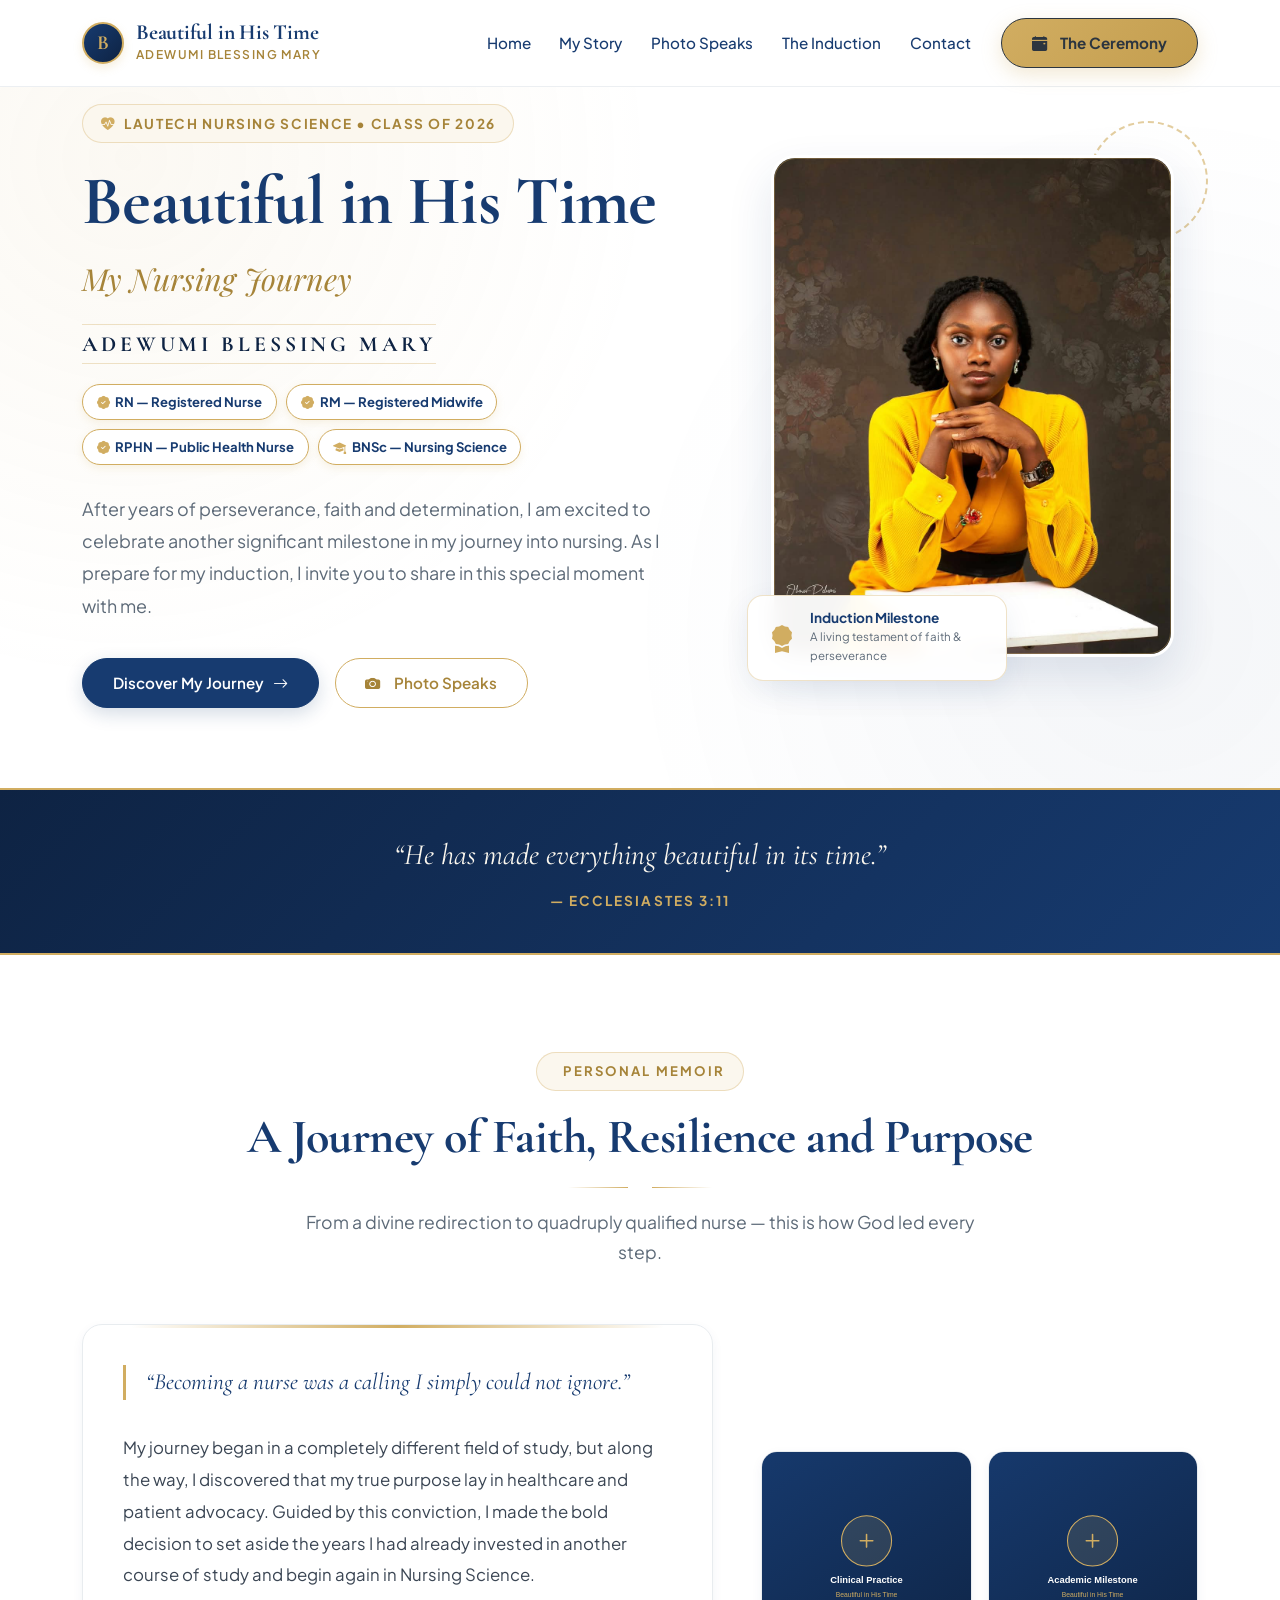
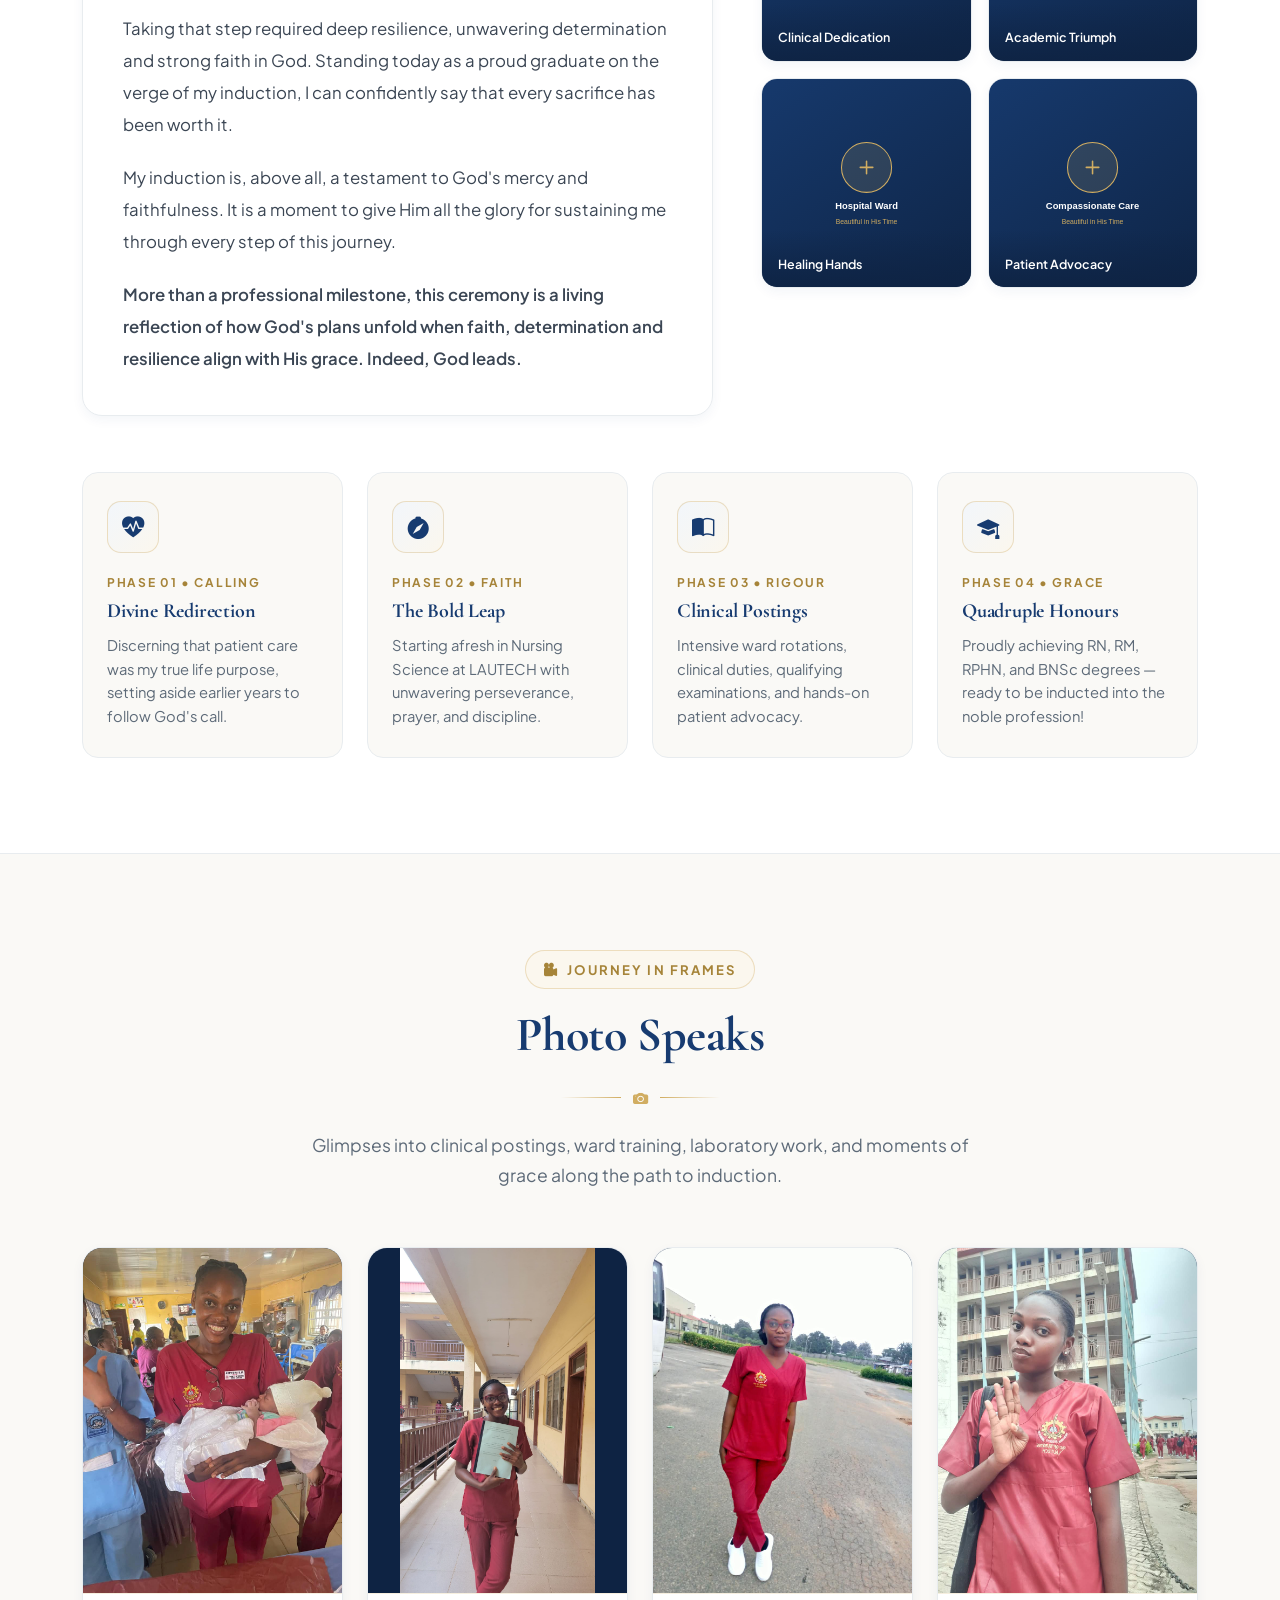
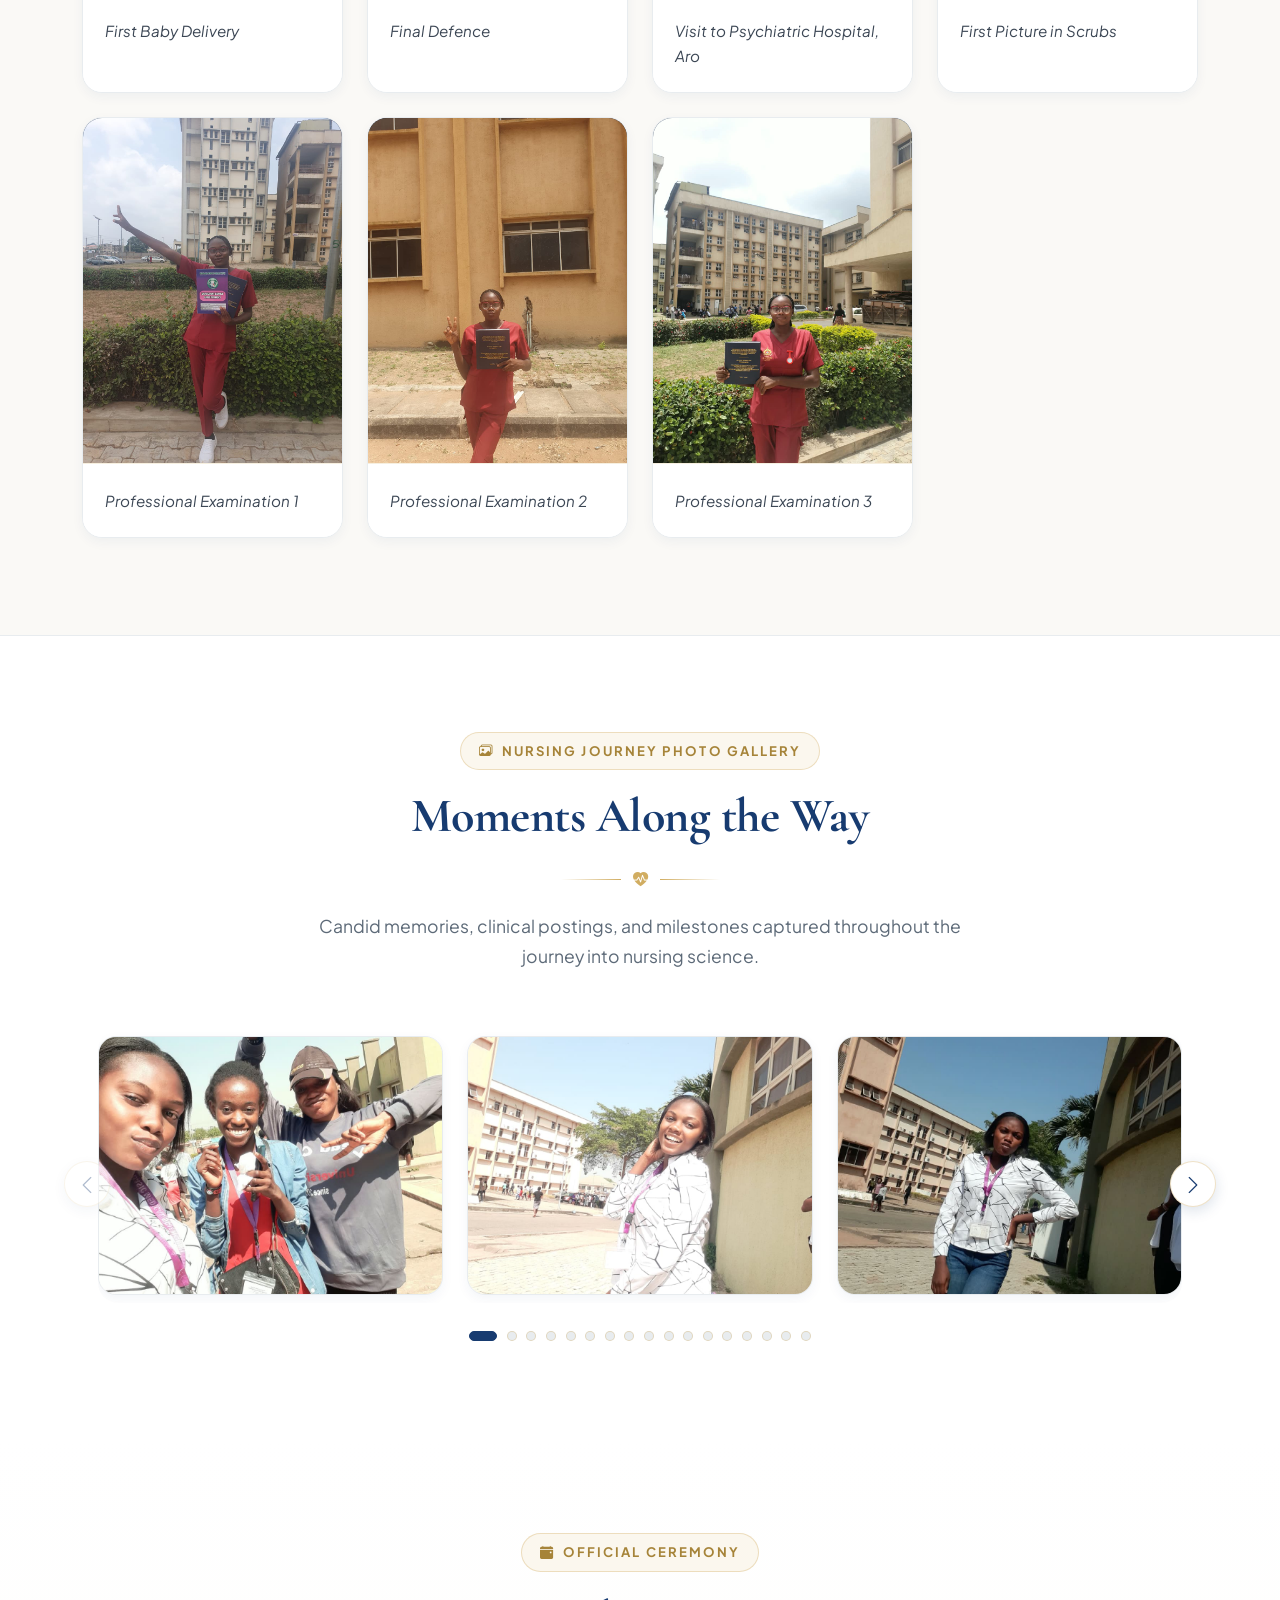
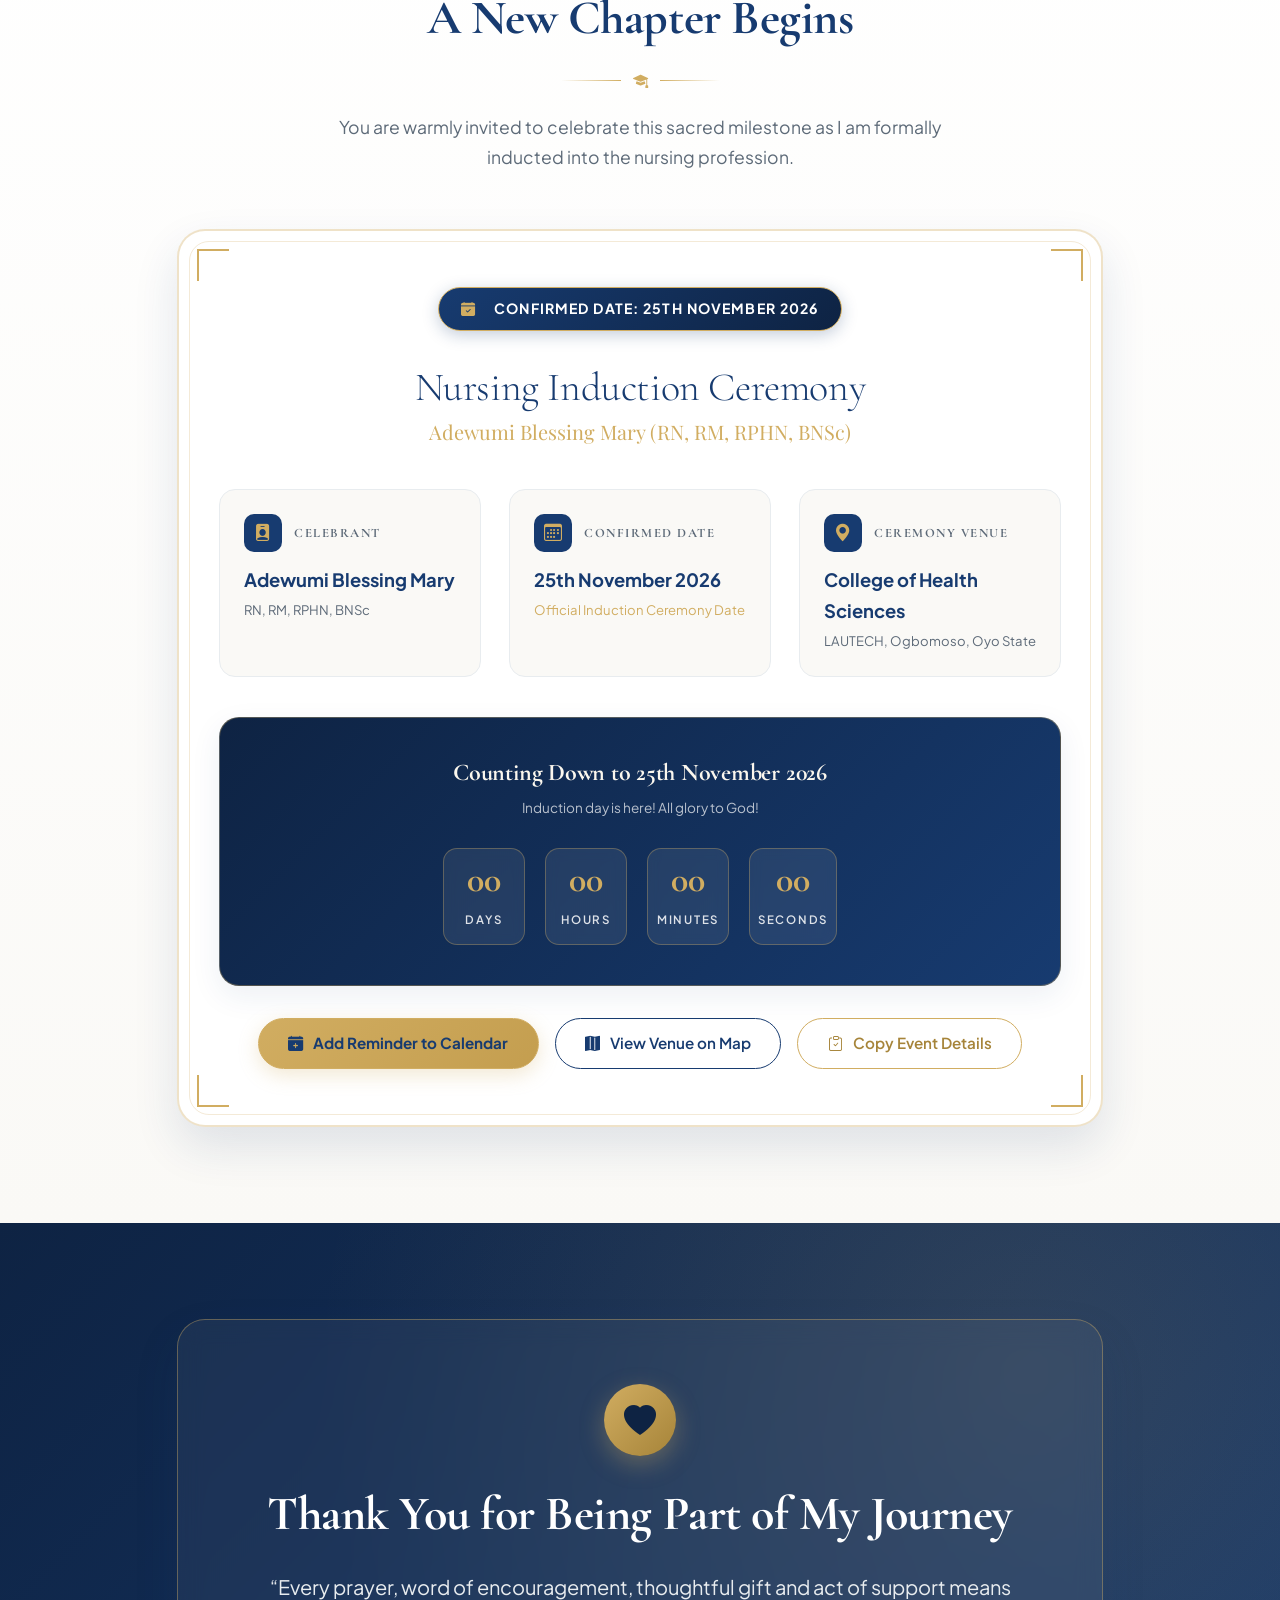
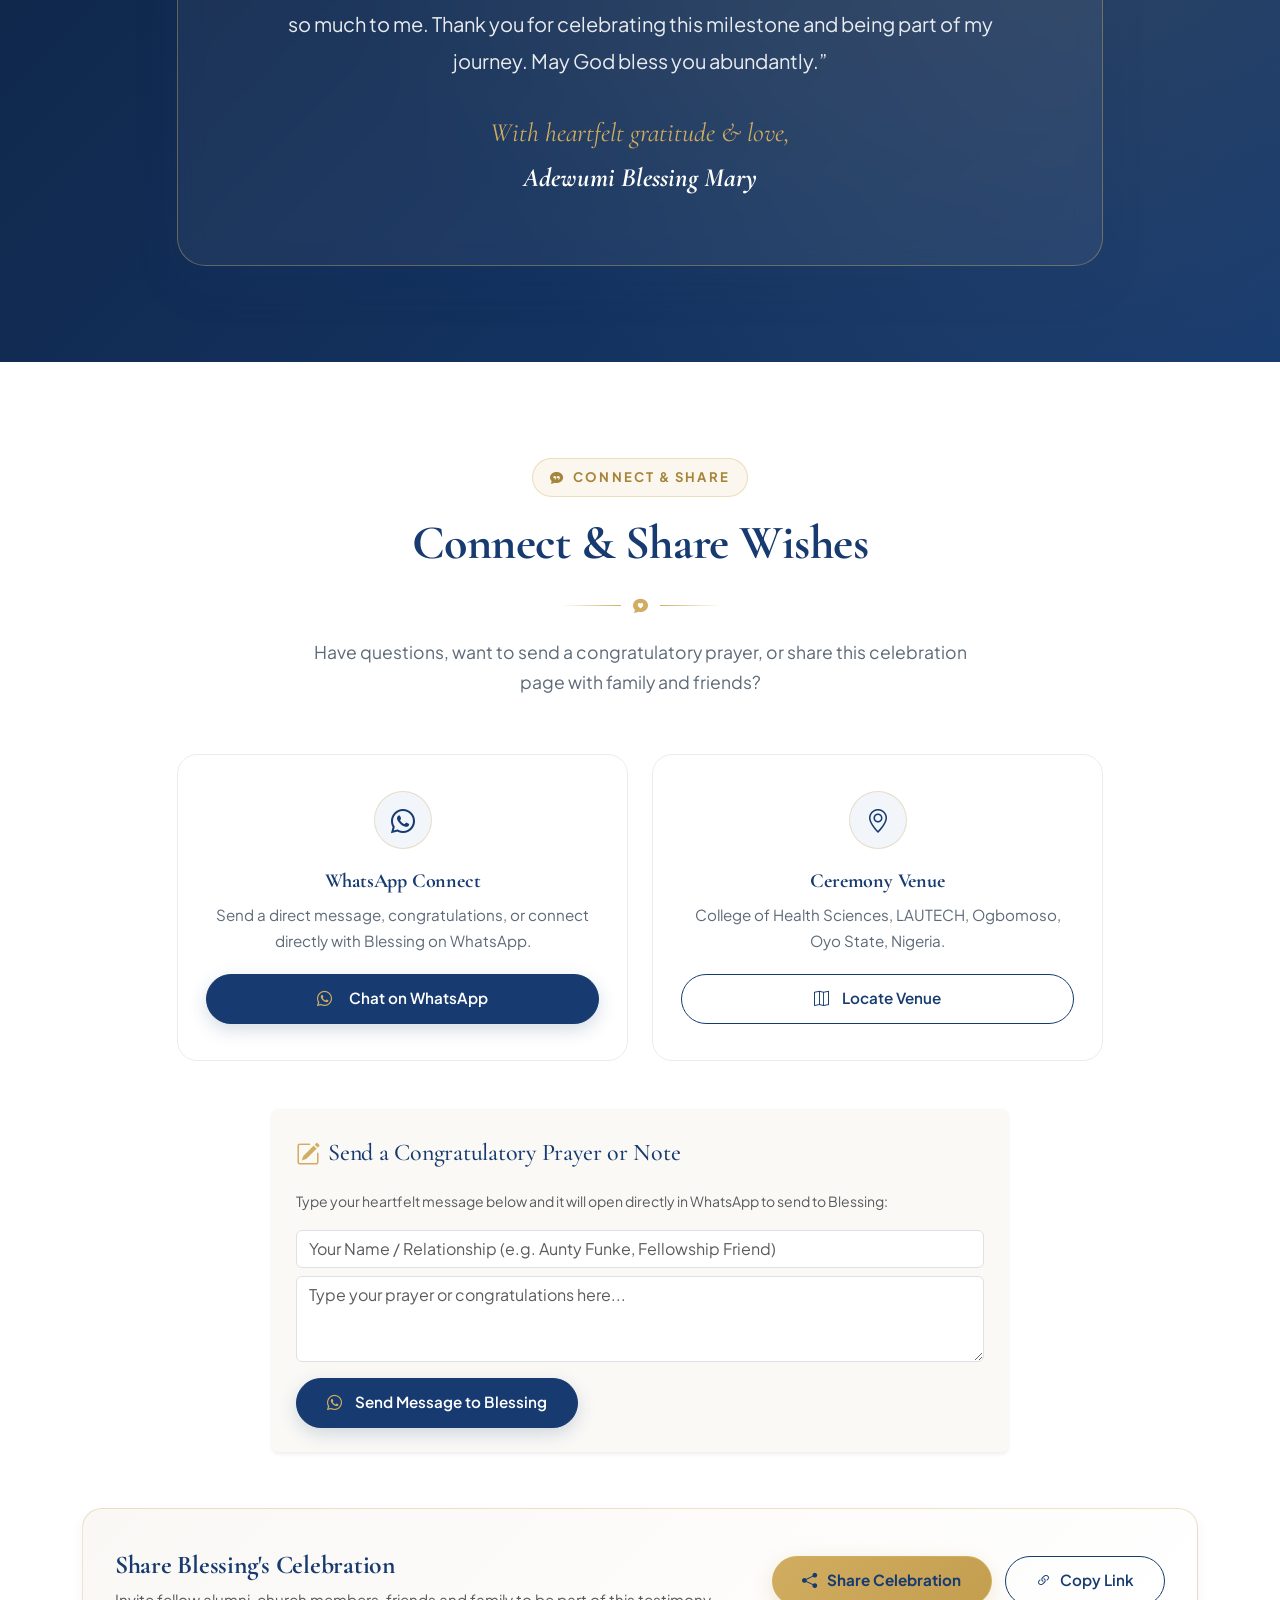
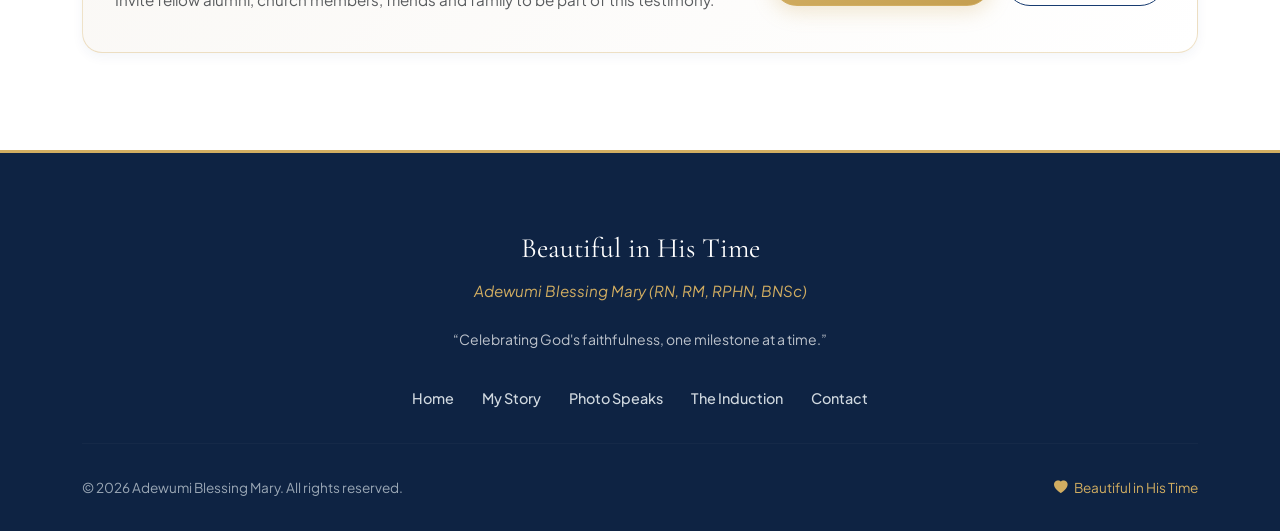
==== commit 71b1e5bf: "Updated photo speaks" ====
--- a/index.html
+++ b/index.html
@@ -402,7 +402,7 @@
     </section>
 
     <!-- ====================================================================
-       3B. PHOTO SPEAKS SECTION (4 Featured Photographs with Captions)
+       3B. PHOTO SPEAKS SECTION (7 Featured Photographs with Captions)
        ==================================================================== -->
     <section id="photospeaks" class="photo-speaks-section">
       <div class="container">
@@ -423,101 +423,117 @@
           </p>
         </div>
 
-        <!-- 4 Selected Photos with Short Captions -->
+        <!-- Seven selected photos with captions -->
         <div class="row g-4">
-          <!-- Photo 1 -->
           <div class="col-md-6 col-lg-3 reveal-on-scroll">
             <div class="photo-speaks-card">
               <div class="photo-speaks-img-box">
-                <span class="photo-speaks-tag">Clinical Practice</span>
-                <!-- EDITABLE: Replace src with Blessing's photo -->
-                <img
-                  src="https://images.unsplash.com/photo-1576091160399-112ba8d25d1d?auto=format&fit=crop&w=800&q=80"
-                  alt="Clinical ward postings and hospital rounds"
+                <img
+                  src="assets/images/seventeenth.jpg"
+                  alt="First Baby Delivery"
                   class="photo-speaks-img"
                   loading="lazy"
-                  onerror="handleImgFallback(this, 'Clinical Practice')"
+                  draggable="false"
                 />
               </div>
               <div class="photo-speaks-body">
-                <!-- EDITABLE CAPTION: Update caption text below -->
-                <p class="photo-speaks-caption">
-                  Clinical Ward Postings – First clinical rounds, bedside
-                  vitals, and learning patient advocacy at LAUTECH Teaching
-                  Hospital.
-                </p>
-              </div>
-            </div>
-          </div>
-
-          <!-- Photo 2 -->
+                <p class="photo-speaks-caption">First Baby Delivery</p>
+              </div>
+            </div>
+          </div>
           <div class="col-md-6 col-lg-3 reveal-on-scroll delay-1">
             <div class="photo-speaks-card">
               <div class="photo-speaks-img-box">
-                <span class="photo-speaks-tag">Diagnostics</span>
-                <!-- EDITABLE: Replace src with Blessing's photo -->
-                <img
-                  src="https://images.unsplash.com/photo-1584515979956-d9f6e5d09982?auto=format&fit=crop&w=800&q=80"
-                  alt="Stethoscope and clinical diagnostics"
+                <img
+                  src="assets/images/sixteen.jpg"
+                  alt="Final Defence"
                   class="photo-speaks-img"
                   loading="lazy"
-                  onerror="handleImgFallback(this, 'Diagnostics')"
+                  draggable="false"
                 />
               </div>
               <div class="photo-speaks-body">
-                <!-- EDITABLE CAPTION: Update caption text below -->
-                <p class="photo-speaks-caption">
-                  Hands-on Diagnostics – Mastering vital diagnostic assessments,
-                  blood pressure monitoring, and bedside patient care skills.
-                </p>
-              </div>
-            </div>
-          </div>
-
-          <!-- Photo 3 -->
+                <p class="photo-speaks-caption">Final Defence</p>
+              </div>
+            </div>
+          </div>
           <div class="col-md-6 col-lg-3 reveal-on-scroll delay-2">
             <div class="photo-speaks-card">
               <div class="photo-speaks-img-box">
-                <span class="photo-speaks-tag">Midwifery Care</span>
-                <!-- EDITABLE: Replace src with Blessing's photo -->
-                <img
-                  src="https://images.unsplash.com/photo-1584515933487-779824d29309?auto=format&fit=crop&w=800&q=80"
-                  alt="Midwifery and compassionate healthcare"
+                <img
+                  src="assets/images/nineteenth.jpg"
+                  alt="Visit to Psychiatric Hospital, Aro"
                   class="photo-speaks-img"
                   loading="lazy"
-                  onerror="handleImgFallback(this, 'Midwifery Care')"
+                  draggable="false"
                 />
               </div>
               <div class="photo-speaks-body">
-                <!-- EDITABLE CAPTION: Update caption text below -->
-                <p class="photo-speaks-caption">
-                  Midwifery & Maternal Health Posting – Nurturing mothers and
-                  newborns with empathy, prayer, and professional care.
-                </p>
-              </div>
-            </div>
-          </div>
-
-          <!-- Photo 4 -->
+                <p class="photo-speaks-caption">Visit to Psychiatric Hospital, Aro</p>
+              </div>
+            </div>
+          </div>
           <div class="col-md-6 col-lg-3 reveal-on-scroll delay-3">
             <div class="photo-speaks-card">
               <div class="photo-speaks-img-box">
-                <span class="photo-speaks-tag">Class of 2026</span>
-                <!-- EDITABLE: Replace src with Blessing's photo -->
-                <img
-                  src="https://images.unsplash.com/photo-1523240795612-9a054b0db644?auto=format&fit=crop&w=800&q=80"
-                  alt="Academic milestone and achievement"
+                <img
+                  src="assets/images/fifth.jpg"
+                  alt="First Picture in Scrubs"
                   class="photo-speaks-img"
                   loading="lazy"
-                  onerror="handleImgFallback(this, 'Class of 2026')"
+                  draggable="false"
                 />
               </div>
               <div class="photo-speaks-body">
-                <!-- EDITABLE CAPTION: Update caption text below -->
-                <p class="photo-speaks-caption">
-                  Class of 2026 Milestones – Celebrating years of perseverance,
-                  shared sisterhood, and God's unwavering faithfulness.
-                </p>
+                <p class="photo-speaks-caption">First Picture in Scrubs</p>
+              </div>
+            </div>
+          </div>
+          <div class="col-md-6 col-lg-3 reveal-on-scroll">
+            <div class="photo-speaks-card">
+              <div class="photo-speaks-img-box">
+                <img
+                  src="assets/images/tweleth.jpg"
+                  alt="Professional Examination 1"
+                  class="photo-speaks-img"
+                  loading="lazy"
+                  draggable="false"
+                />
+              </div>
+              <div class="photo-speaks-body">
+                <p class="photo-speaks-caption">Professional Examination 1</p>
+              </div>
+            </div>
+          </div>
+          <div class="col-md-6 col-lg-3 reveal-on-scroll delay-1">
+            <div class="photo-speaks-card">
+              <div class="photo-speaks-img-box">
+                <img
+                  src="assets/images/eleventh.jpg"
+                  alt="Professional Examination 2"
+                  class="photo-speaks-img"
+                  loading="lazy"
+                  draggable="false"
+                />
+              </div>
+              <div class="photo-speaks-body">
+                <p class="photo-speaks-caption">Professional Examination 2</p>
+              </div>
+            </div>
+          </div>
+          <div class="col-md-6 col-lg-3 reveal-on-scroll delay-2">
+            <div class="photo-speaks-card">
+              <div class="photo-speaks-img-box">
+                <img
+                  src="assets/images/thirteen.jpg"
+                  alt="Professional Examination 3"
+                  class="photo-speaks-img"
+                  loading="lazy"
+                  draggable="false"
+                />
+              </div>
+              <div class="photo-speaks-body">
+                <p class="photo-speaks-caption">Professional Examination 3</p>
               </div>
             </div>
           </div>
--- a/assets/css/style.css
+++ b/assets/css/style.css
@@ -804,7 +804,7 @@
 .photo-speaks-img-box {
   position: relative;
   width: 100%;
-  aspect-ratio: 16 / 11;
+  aspect-ratio: 3 / 4;
   overflow: hidden;
   background-color: var(--color-blue-dark);
 }
@@ -812,12 +812,11 @@
 .photo-speaks-img {
   width: 100%;
   height: 100%;
-  object-fit: cover;
+  object-fit: contain;
   transition: var(--transition-smooth);
-}
-
-.photo-speaks-card:hover .photo-speaks-img {
-  transform: scale(1.05);
+  user-select: none;
+  -webkit-user-drag: none;
+  -webkit-touch-callout: none;
 }
 
 .photo-speaks-tag {
@@ -854,6 +853,12 @@
   font-style: italic;
 }
 
+.moments-carousel-img {
+  user-select: none;
+  -webkit-user-drag: none;
+  -webkit-touch-callout: none;
+}
+
 /* Moments Along The Way Carousel */
 .moments-gallery-section {
   padding: 6rem 0;
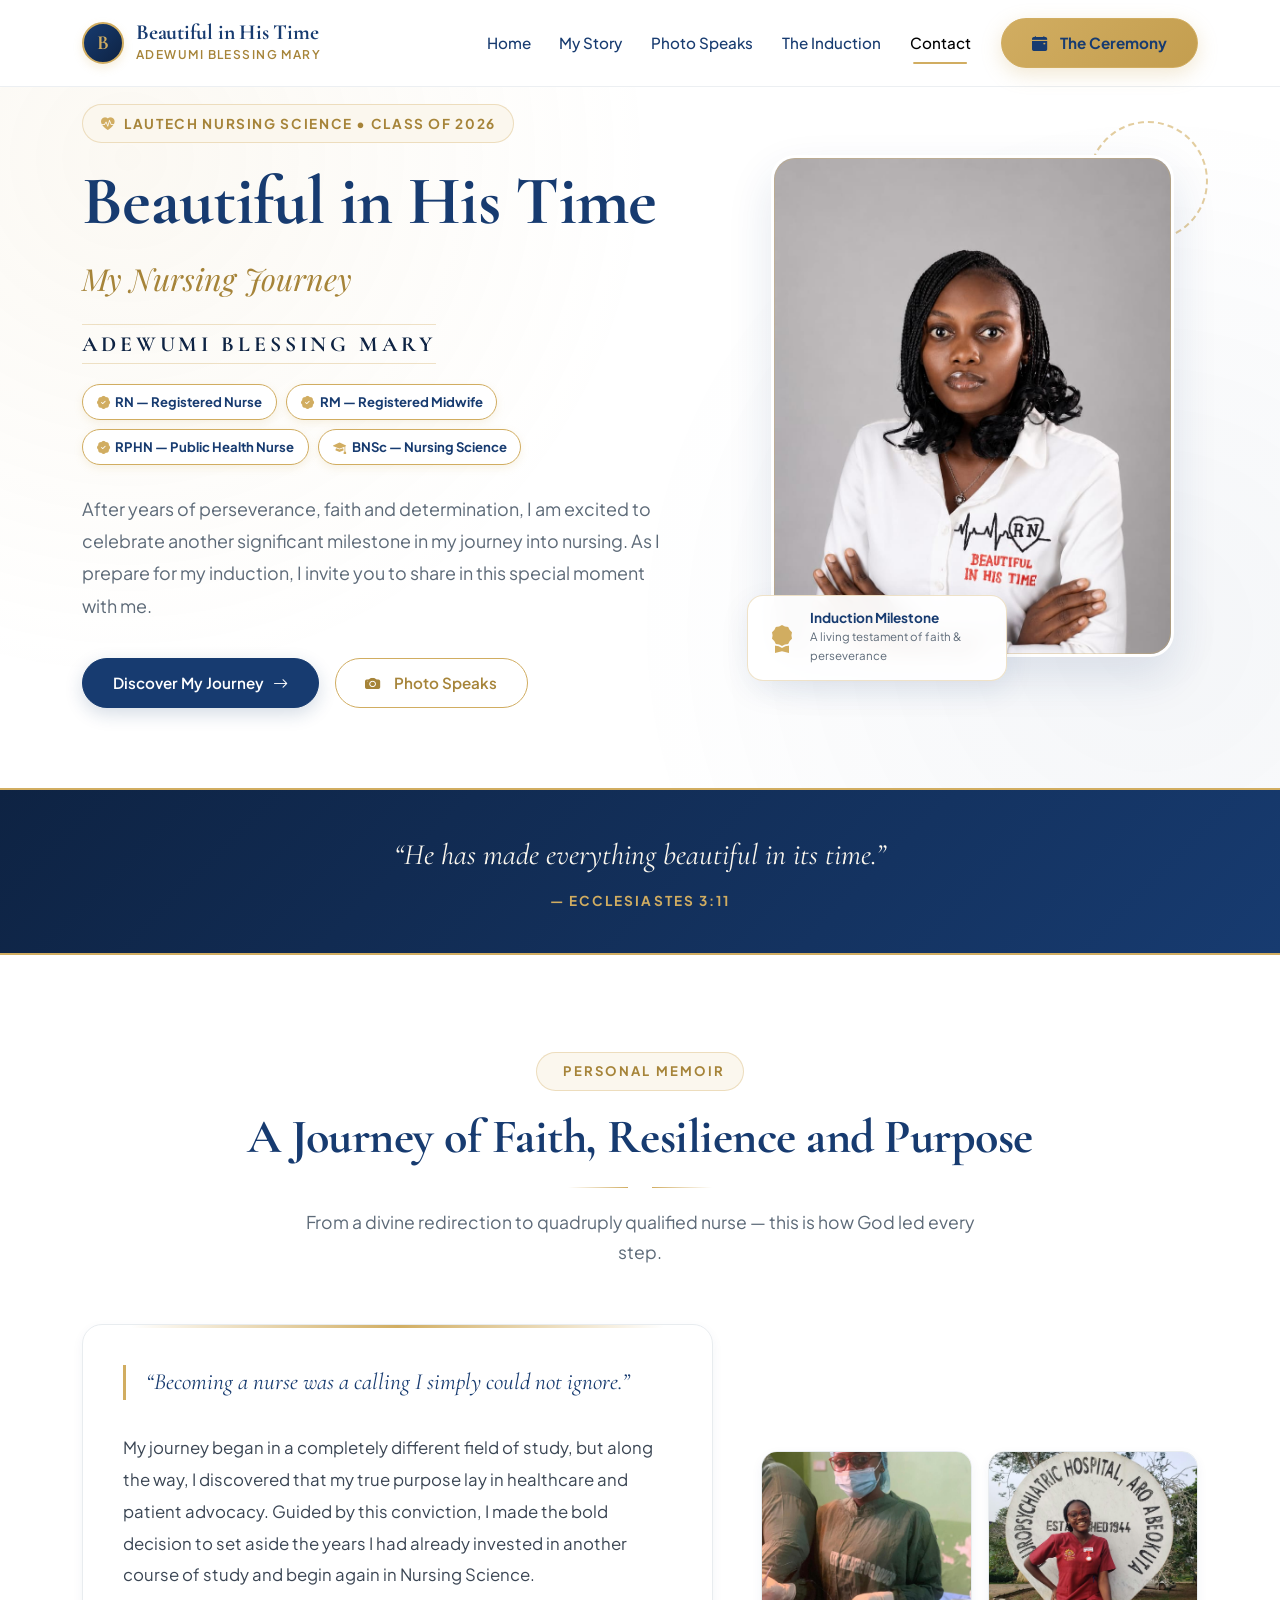
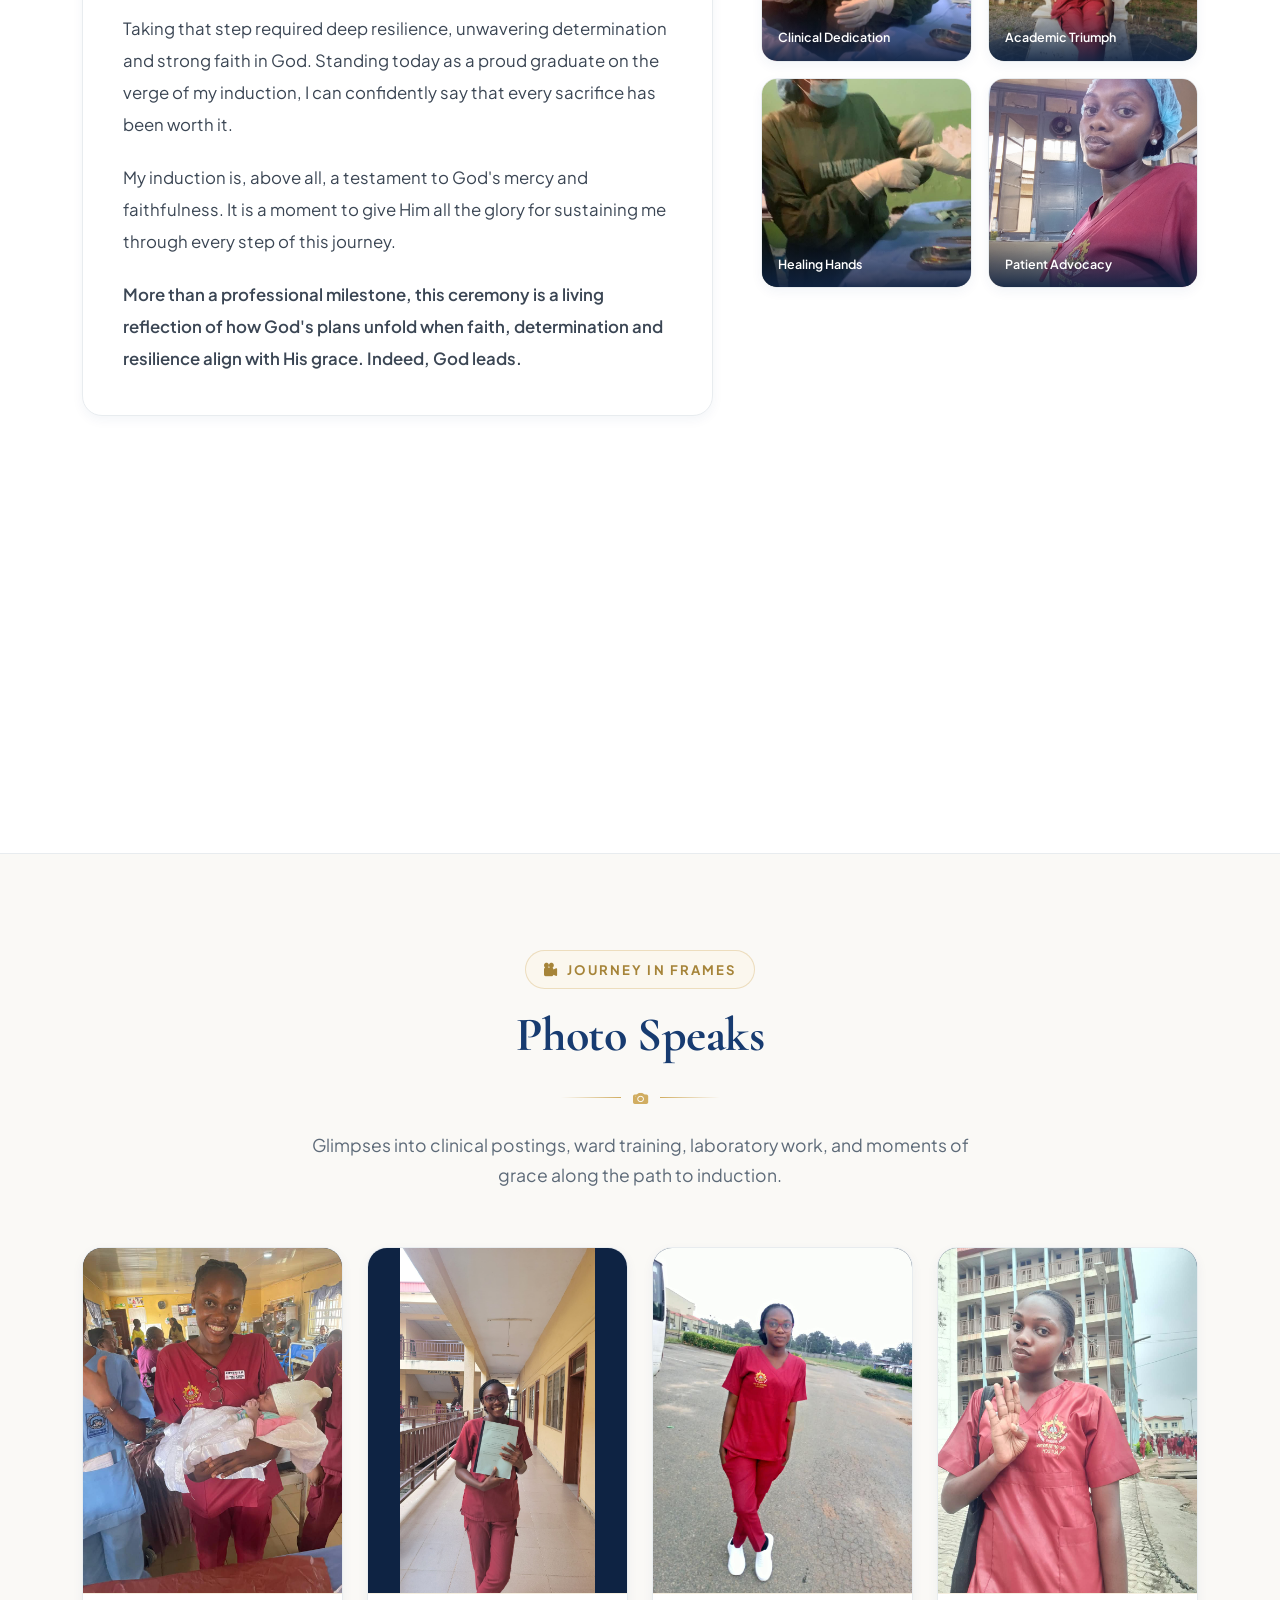
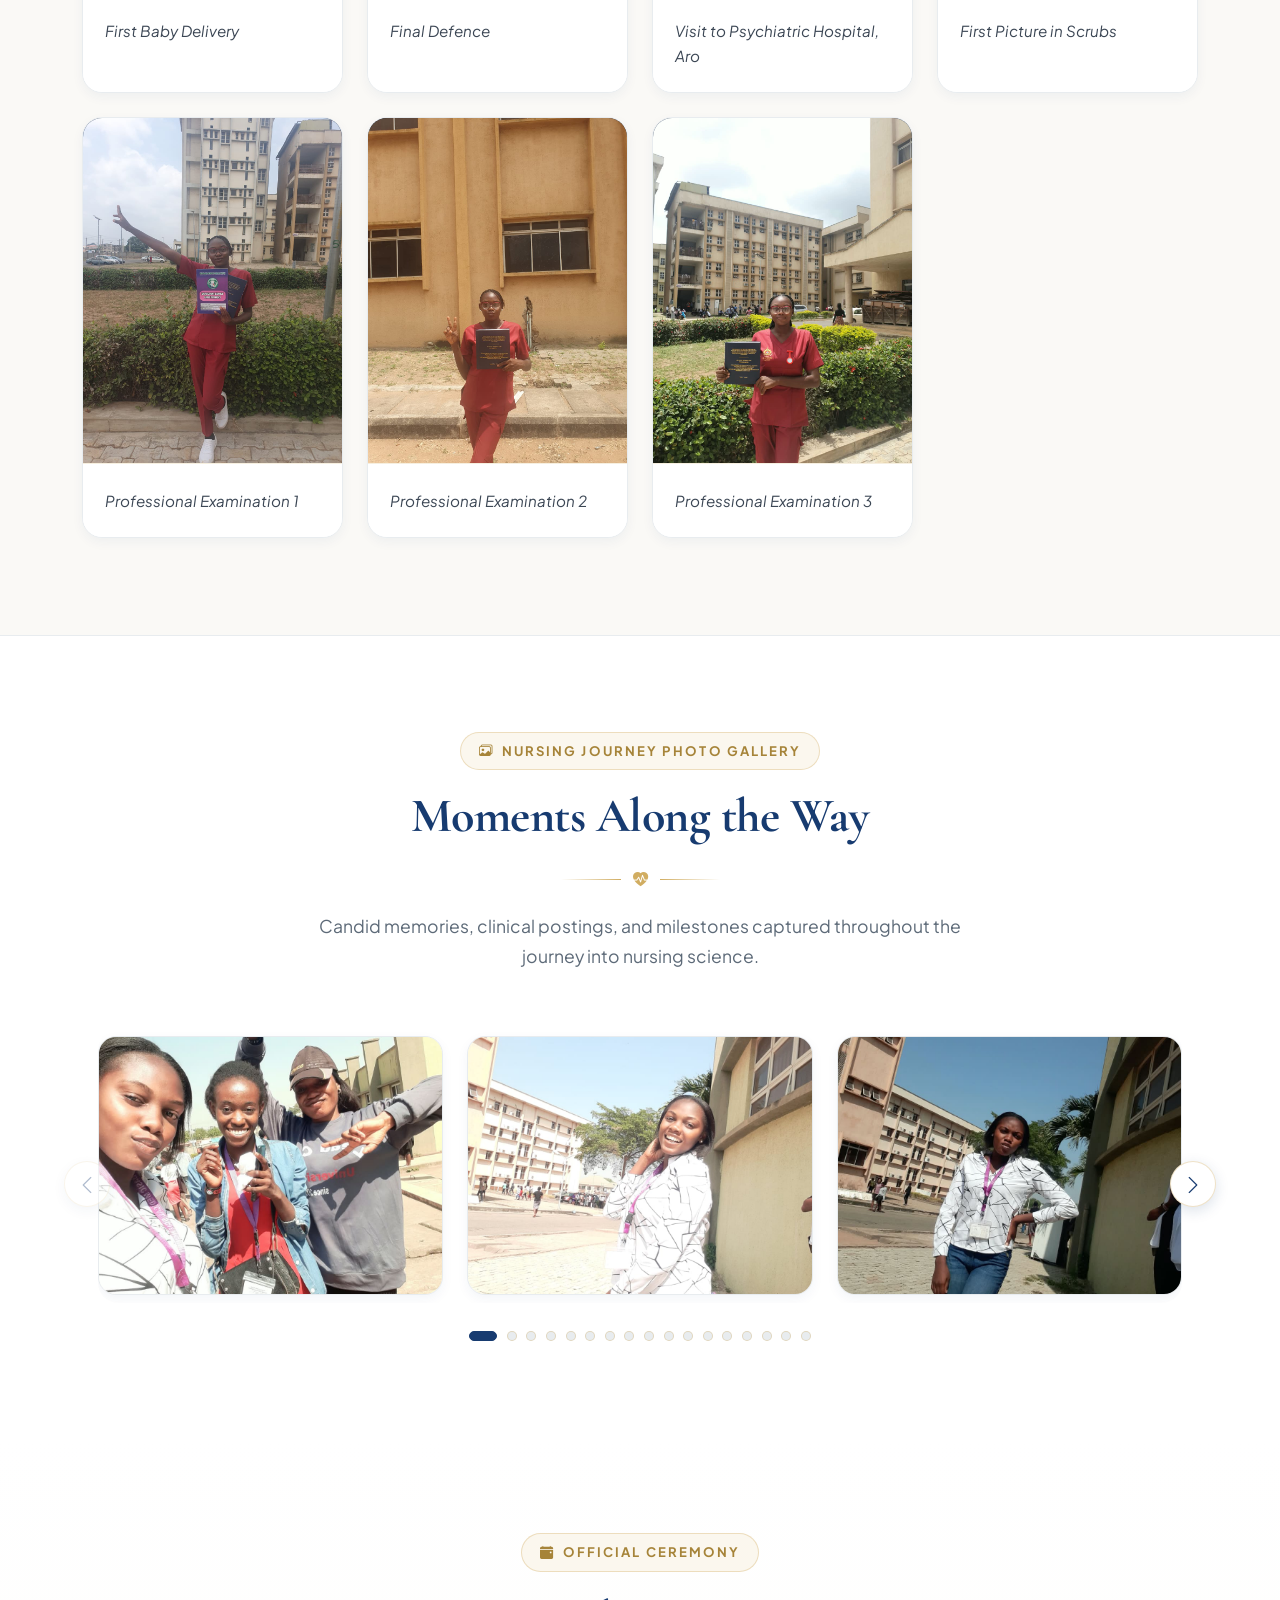
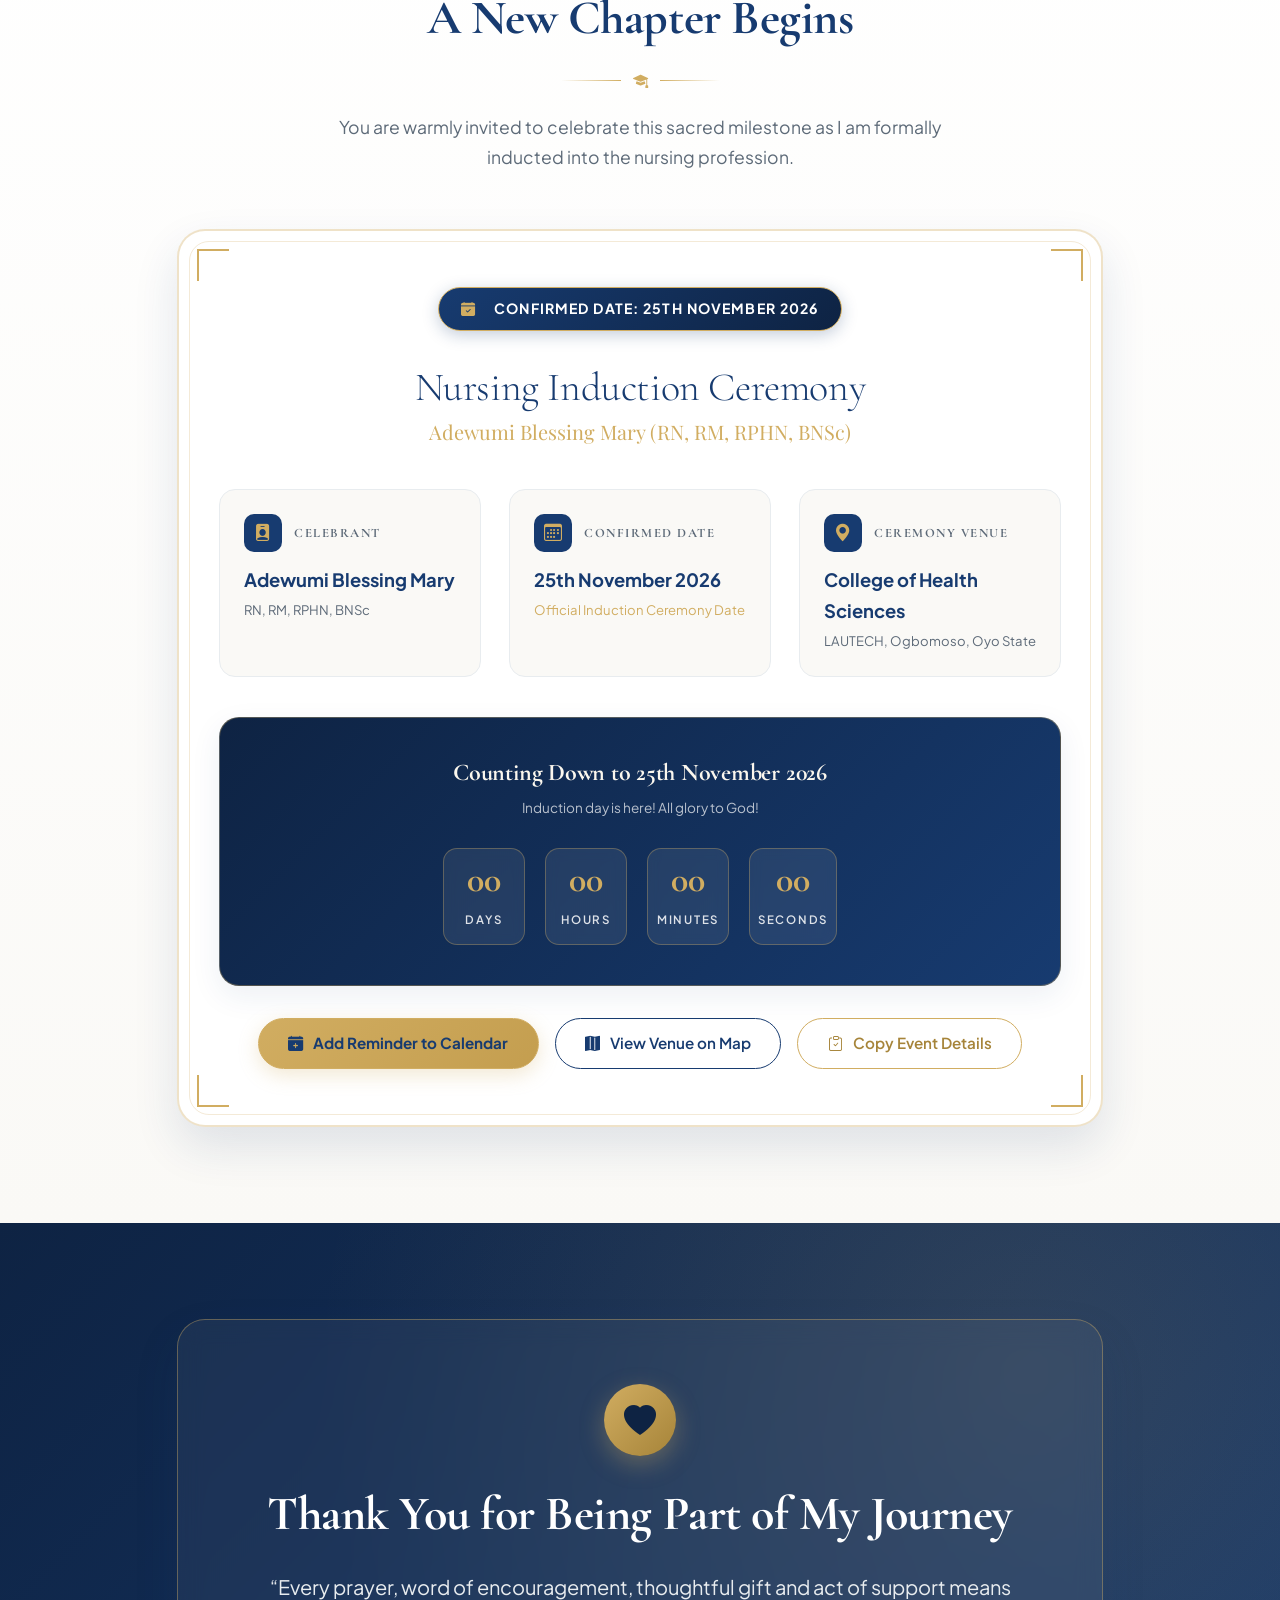
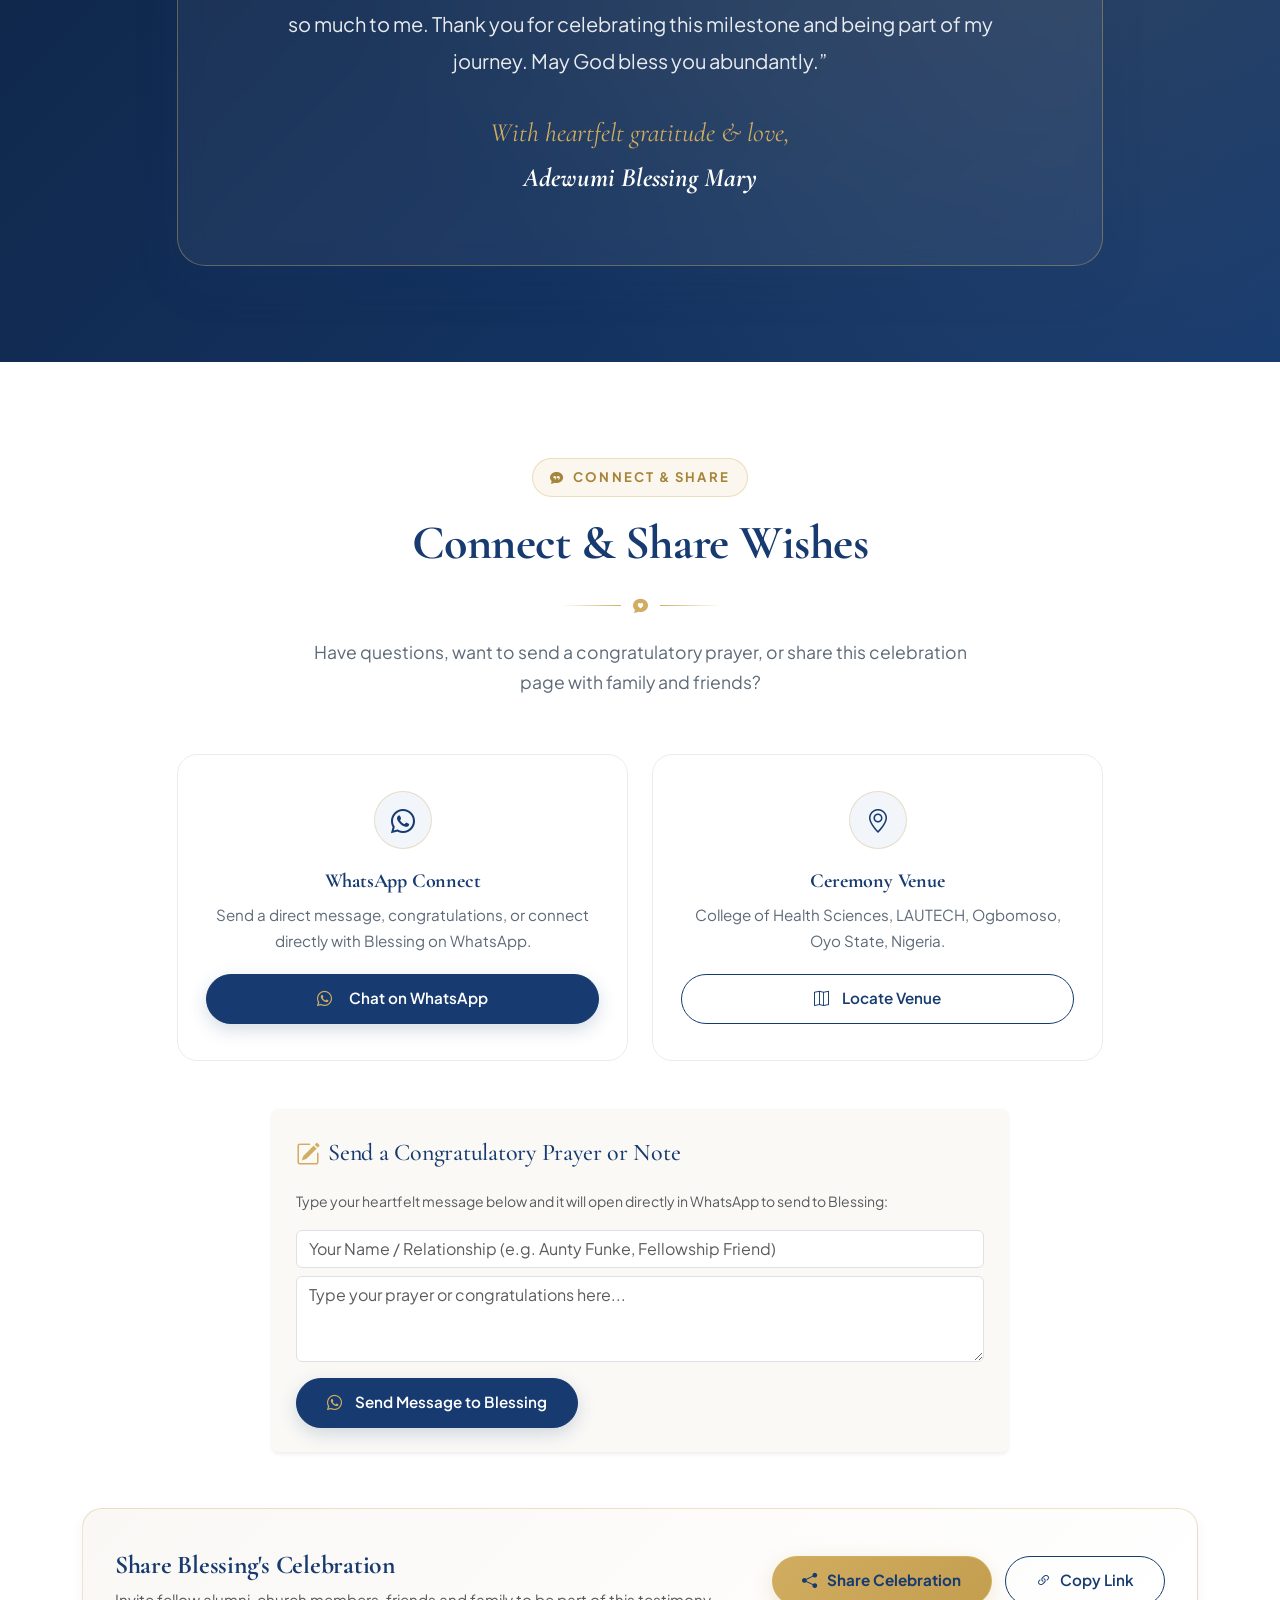
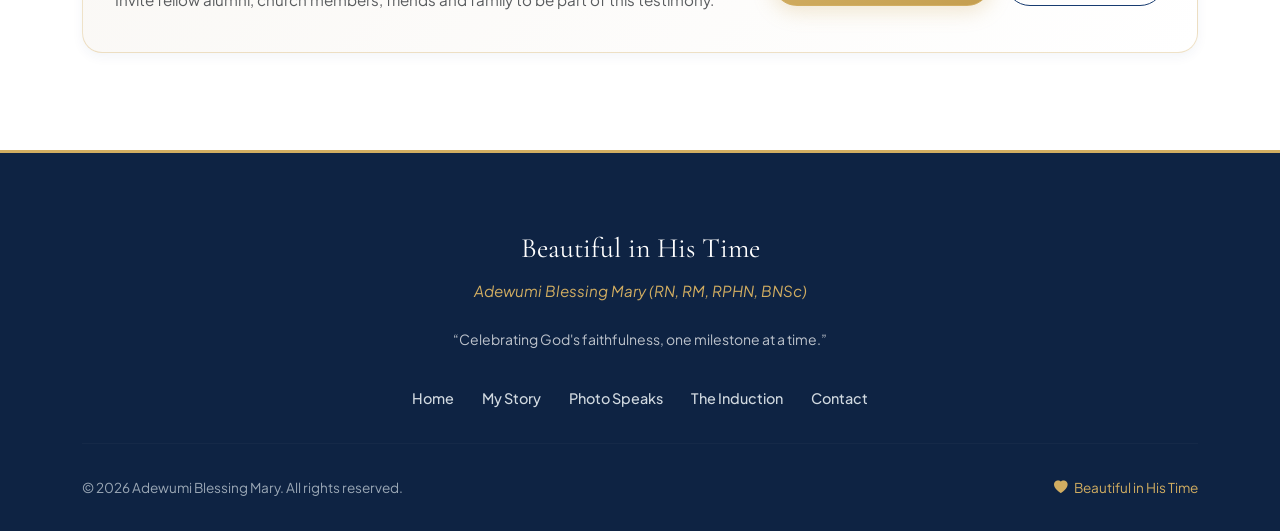
==== commit 4682149d: "Updated the support page with appropriate picture" ====
--- a/index.html
+++ b/index.html
@@ -192,7 +192,7 @@
                   <i class="bi bi-camera me-1"></i> Placeholder Portrait
                 </span> -->
                 <img
-                  src="assets/images/second_personal.jpg"
+                  src="assets/images/third_personal.jpeg"
                   alt="Adewumi Blessing Mary - Nursing Induction Placeholder Portrait"
                   class="hero-image"
                   onerror="handleImgFallback(this, 'Blessing Mary')"
@@ -300,7 +300,7 @@
             <div class="journey-collage reveal-on-scroll delay-1">
               <div class="collage-item">
                 <img
-                  src="https://images.unsplash.com/photo-1584515979956-d9f6e5d09982?auto=format&fit=crop&w=800&q=80"
+                  src="assets/images/story_pic2.jpg"
                   alt="Clinical practice and stethoscope"
                   loading="lazy"
                   onerror="handleImgFallback(this, 'Clinical Practice')"
@@ -309,7 +309,7 @@
               </div>
               <div class="collage-item">
                 <img
-                  src="https://images.unsplash.com/photo-1523240795612-9a054b0db644?auto=format&fit=crop&w=800&q=80"
+                  src="assets/images/story_pic1.jpg"
                   alt="Academic milestone and achievement"
                   loading="lazy"
                   onerror="handleImgFallback(this, 'Academic Milestone')"
@@ -318,7 +318,7 @@
               </div>
               <div class="collage-item">
                 <img
-                  src="https://images.unsplash.com/photo-1519494026892-80bbd2d6fd0d?auto=format&fit=crop&w=800&q=80"
+                  src="assets/images/story_pic3.jpg"
                   alt="Hospital wards and healthcare learning"
                   loading="lazy"
                   onerror="handleImgFallback(this, 'Hospital Ward')"
@@ -327,7 +327,7 @@
               </div>
               <div class="collage-item">
                 <img
-                  src="https://images.unsplash.com/photo-1584515933487-779824d29309?auto=format&fit=crop&w=800&q=80"
+                  src="assets/images/story_pic4.jpg"
                   alt="Compassionate patient nursing"
                   loading="lazy"
                   onerror="handleImgFallback(this, 'Compassionate Care')"
@@ -469,7 +469,9 @@
                 />
               </div>
               <div class="photo-speaks-body">
-                <p class="photo-speaks-caption">Visit to Psychiatric Hospital, Aro</p>
+                <p class="photo-speaks-caption">
+                  Visit to Psychiatric Hospital, Aro
+                </p>
               </div>
             </div>
           </div>
@@ -566,18 +568,18 @@
         <!-- Responsive Moments Carousel Container -->
         <div class="moments-carousel-wrapper">
           <!-- Navigation Arrows -->
-          <button 
-            type="button" 
-            class="moments-carousel-arrow prev" 
-            id="carouselPrevBtn" 
+          <button
+            type="button"
+            class="moments-carousel-arrow prev"
+            id="carouselPrevBtn"
             aria-label="Previous photographs"
           >
             <i class="bi bi-chevron-left"></i>
           </button>
-          <button 
-            type="button" 
-            class="moments-carousel-arrow next" 
-            id="carouselNextBtn" 
+          <button
+            type="button"
+            class="moments-carousel-arrow next"
+            id="carouselNextBtn"
             aria-label="Next photographs"
           >
             <i class="bi bi-chevron-right"></i>
@@ -591,7 +593,11 @@
           </div>
 
           <!-- Pagination Indicators / Dots -->
-          <div class="moments-carousel-dots" id="momentsCarouselDots" aria-label="Carousel pagination"></div>
+          <div
+            class="moments-carousel-dots"
+            id="momentsCarouselDots"
+            aria-label="Carousel pagination"
+          ></div>
         </div>
       </div>
     </section>
@@ -689,7 +695,8 @@
                   Counting Down to 25th November 2026
                 </h4>
                 <p id="countdown-status-note" class="countdown-subnote">
-                  Induction Ceremony Day &bull; College of Health Sciences, LAUTECH
+                  Induction Ceremony Day &bull; College of Health Sciences,
+                  LAUTECH
                 </p>
 
                 <div class="countdown-grid">
@@ -874,7 +881,8 @@
               </div>
               <h3 class="contact-card-title">WhatsApp Connect</h3>
               <p class="contact-card-detail">
-                Send a direct message, congratulations, or connect directly with Blessing on WhatsApp.
+                Send a direct message, congratulations, or connect directly with
+                Blessing on WhatsApp.
               </p>
               <a
                 href="https://wa.me/2348107144535?text=Hello%20Blessing%2C%20I%20visited%20your%20Beautiful%20in%20His%20Time%20website%20and%20would%20love%20to%20connect%20with%20you."
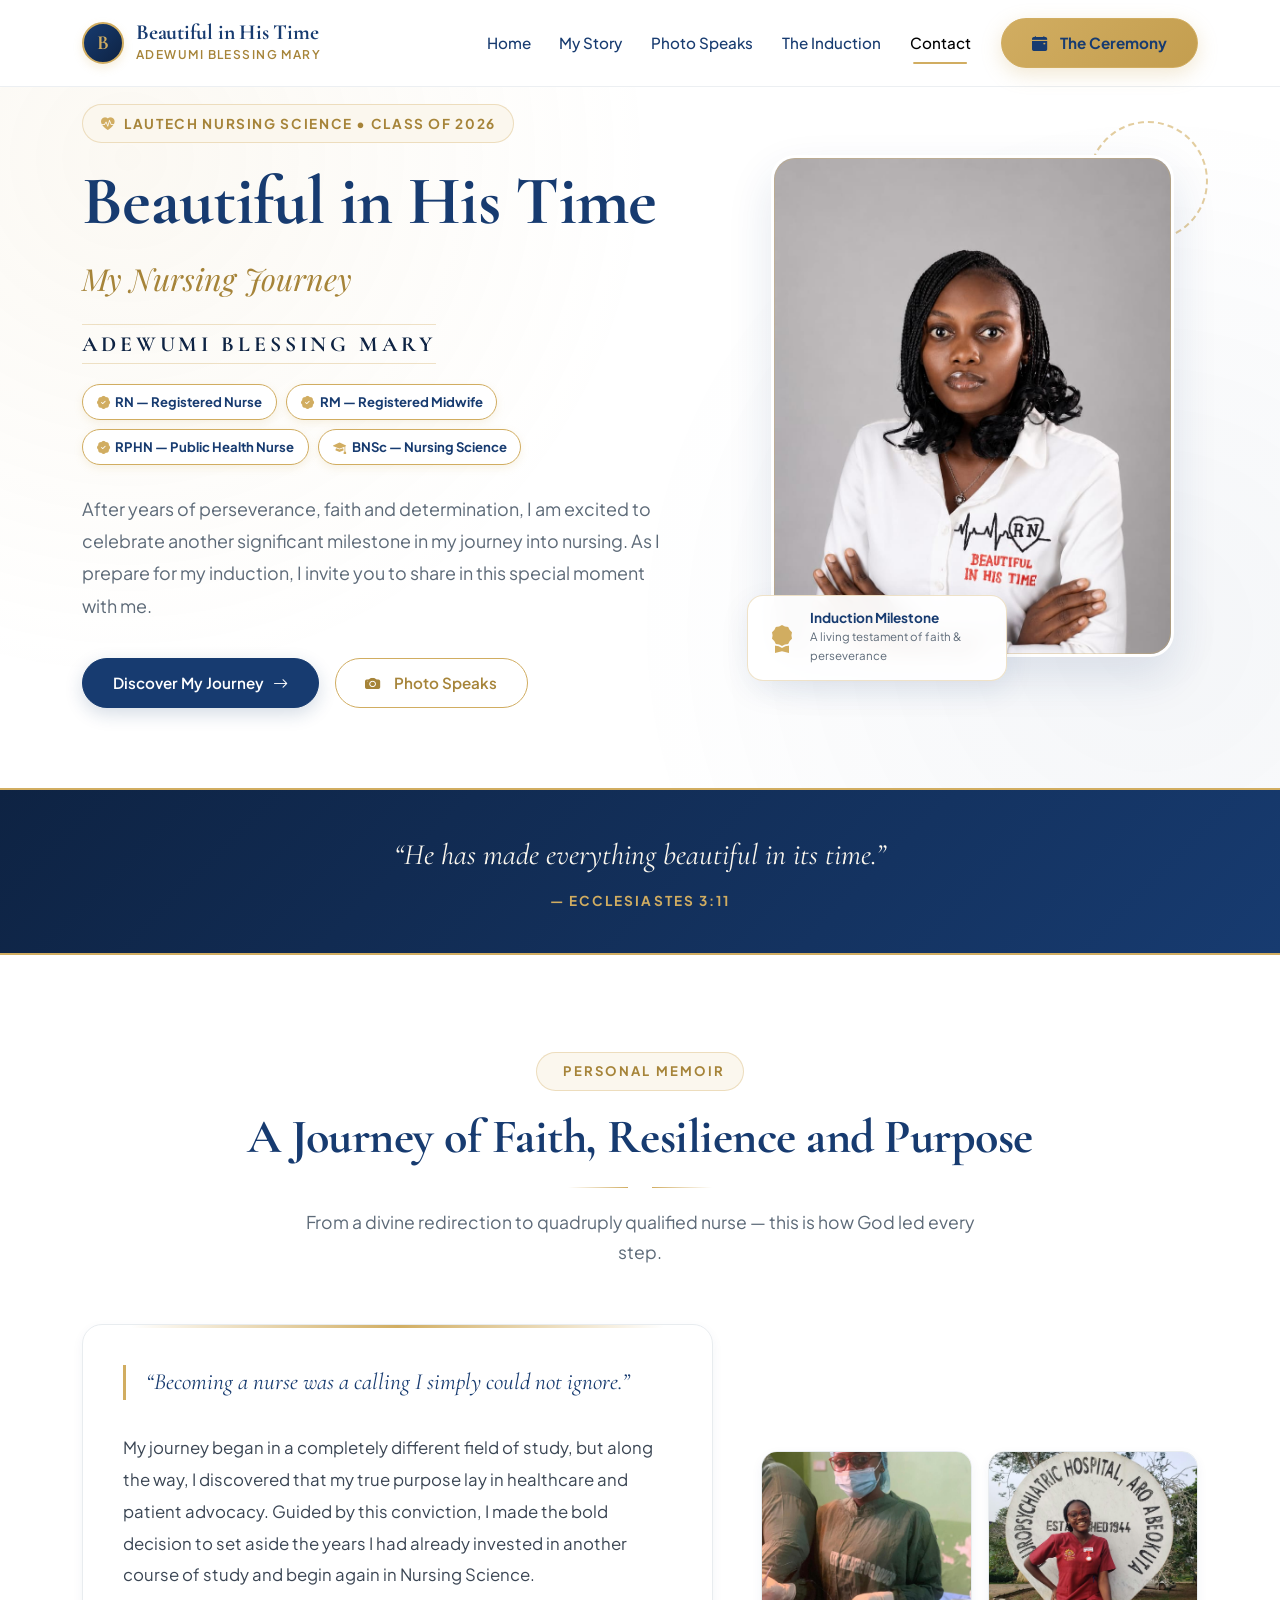
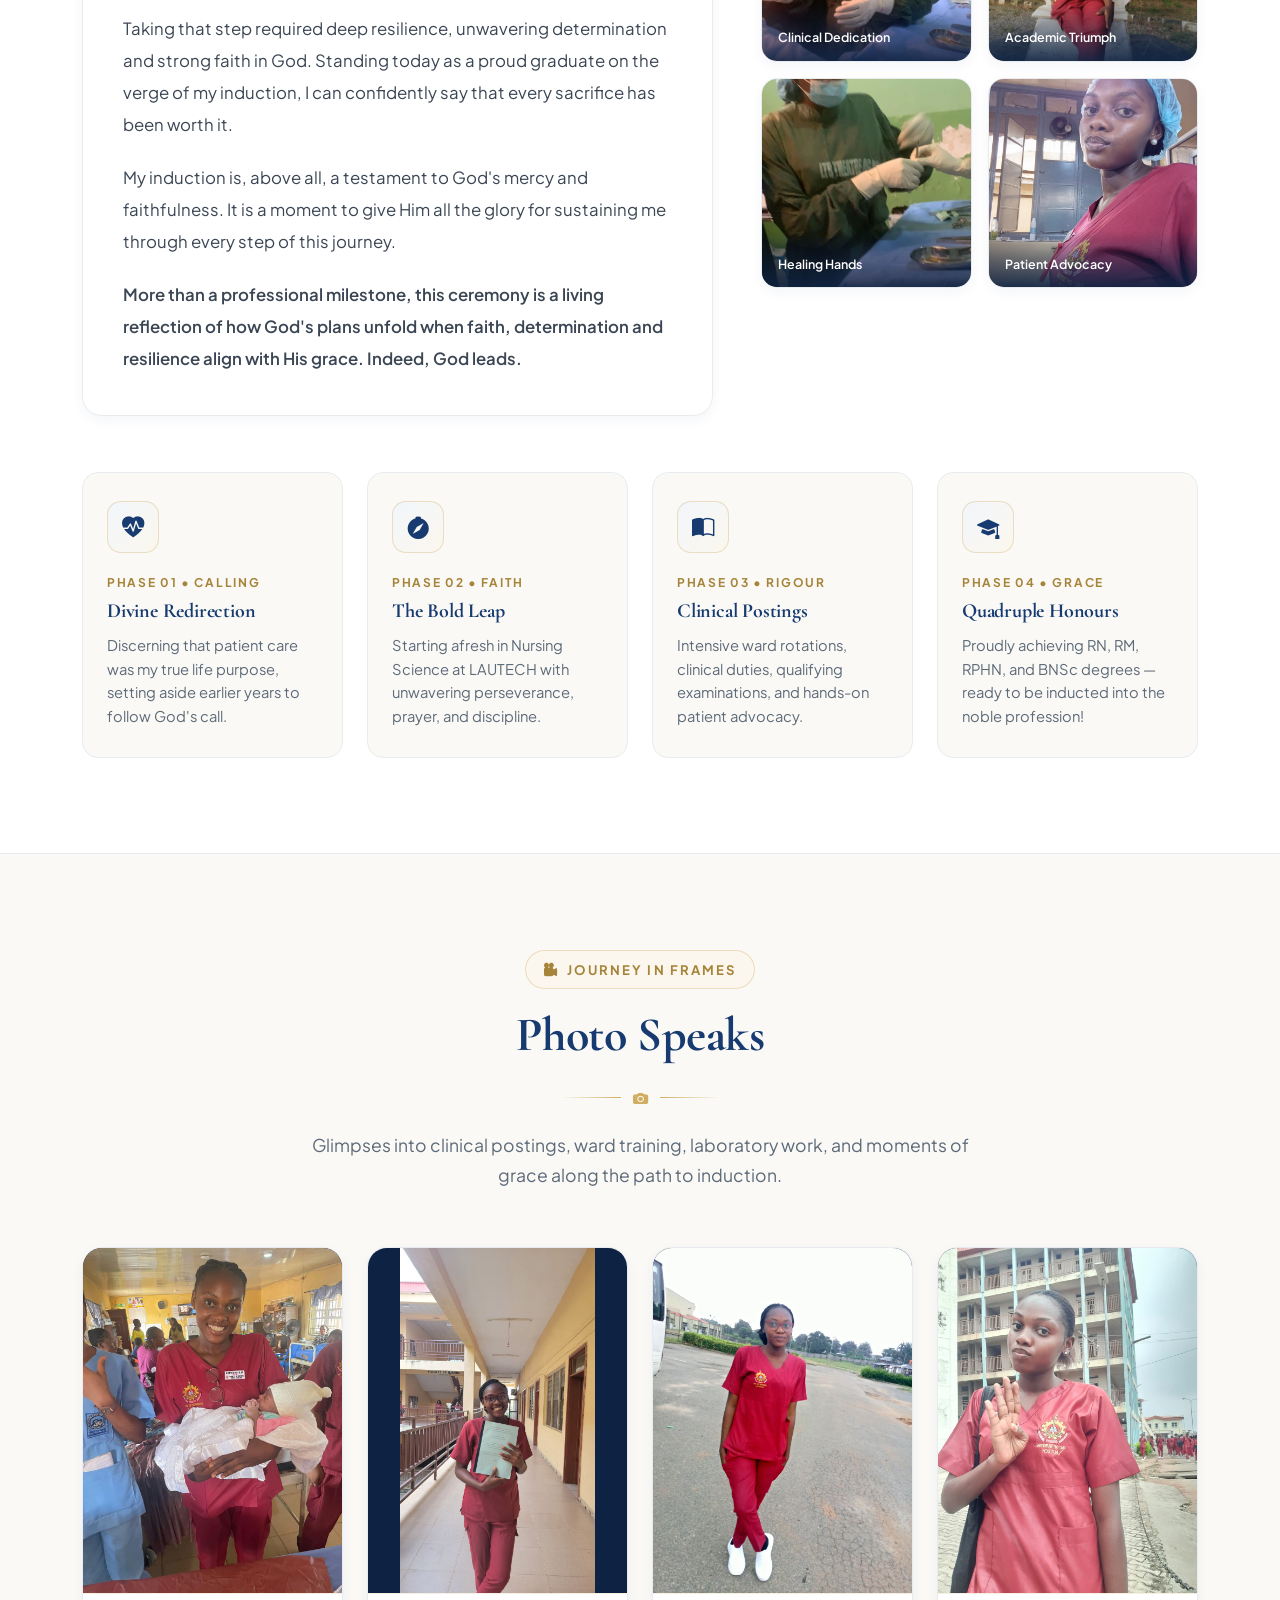
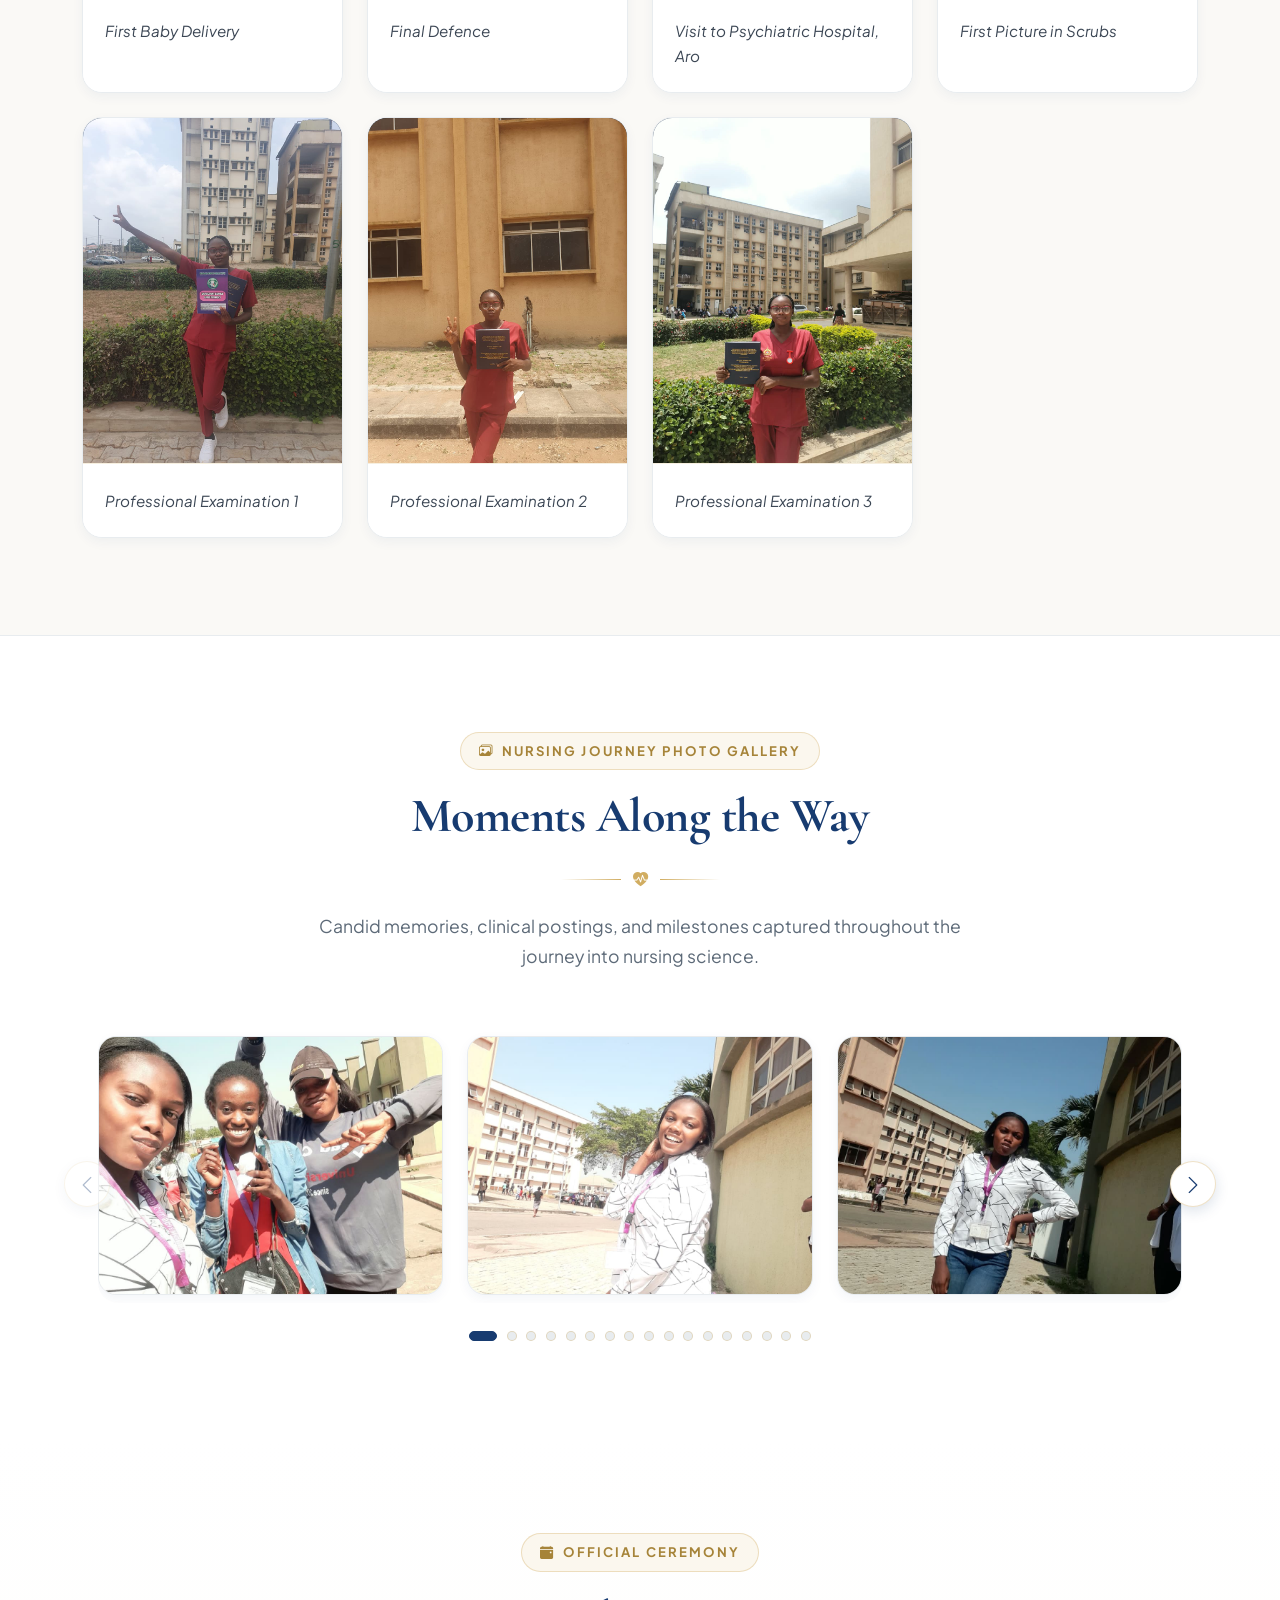
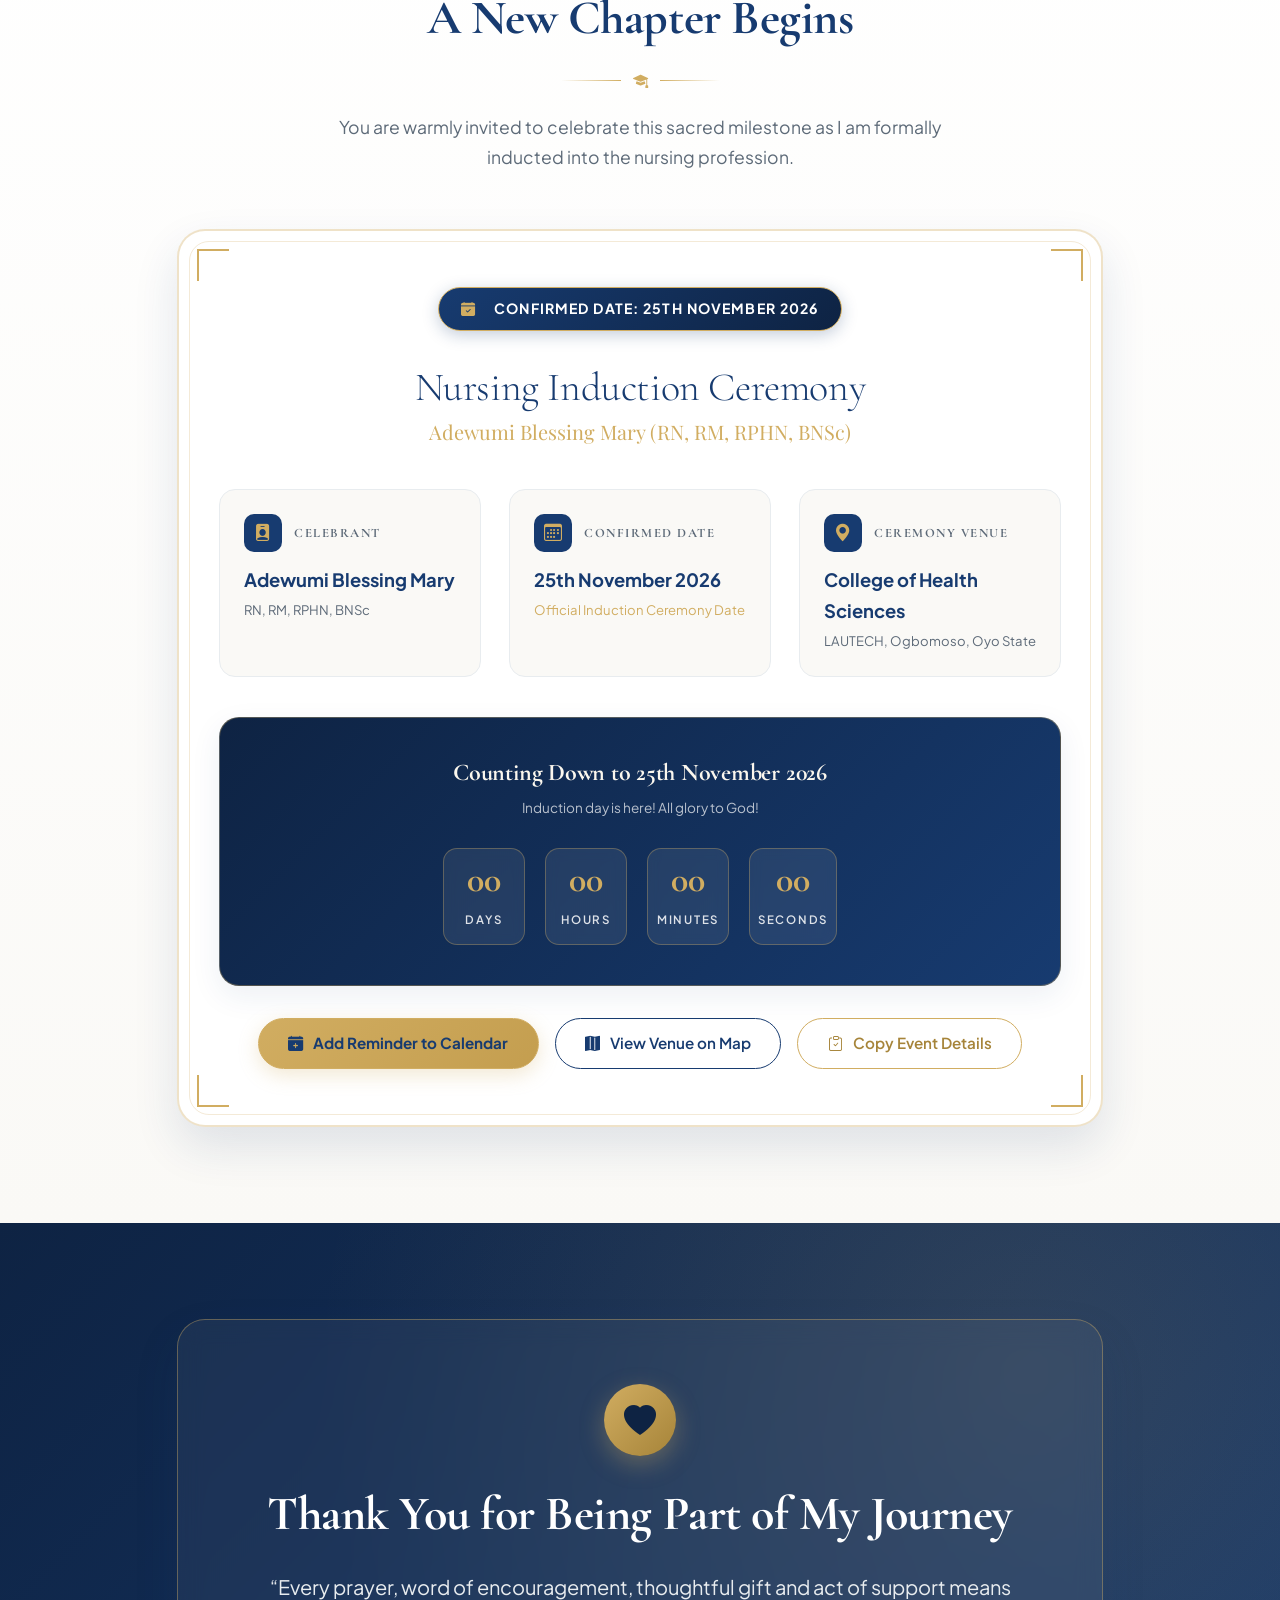
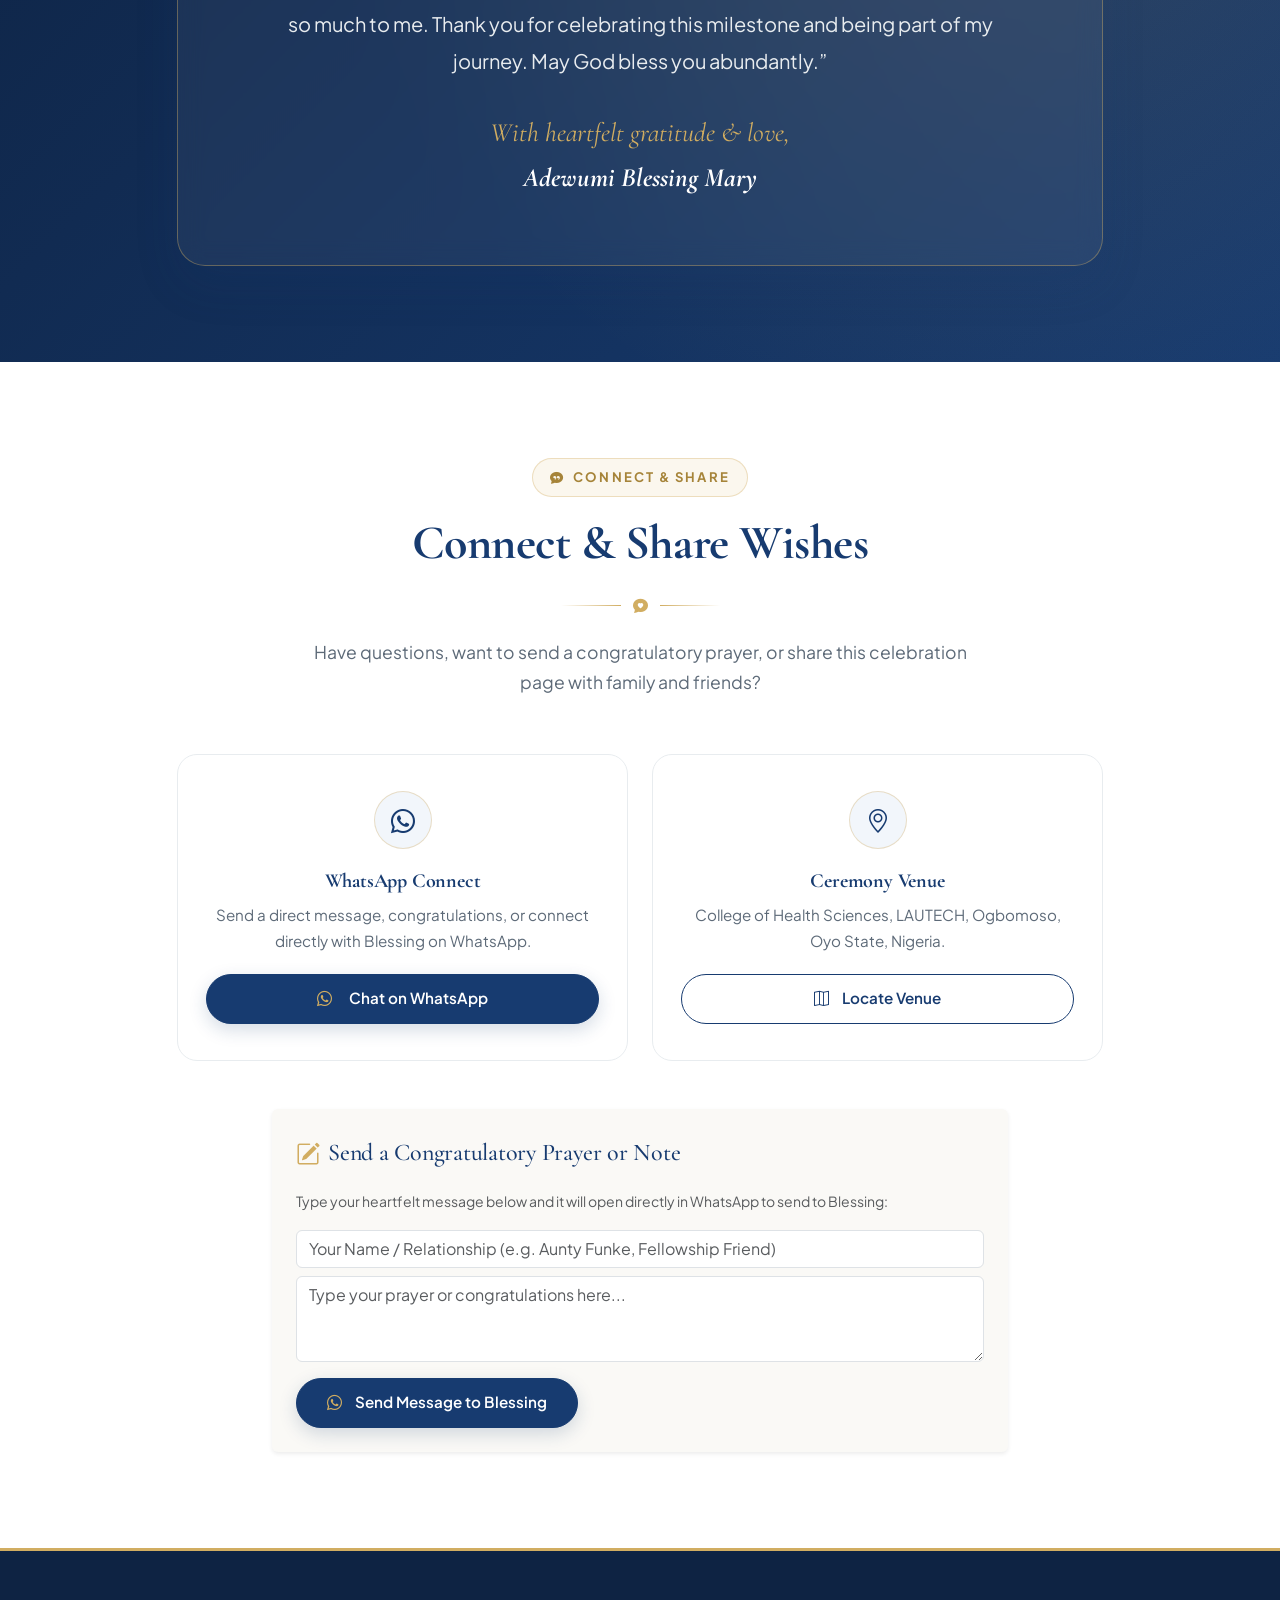
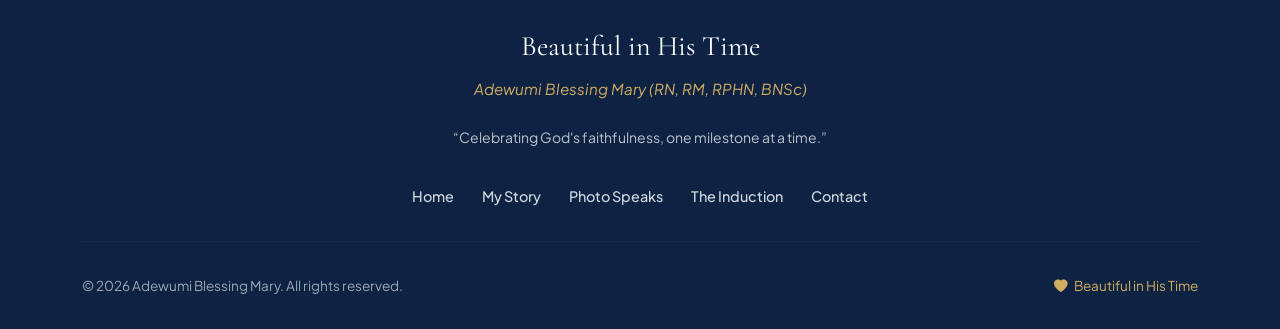
==== commit aa2732be: "Reordered the support item" ====
--- a/index.html
+++ b/index.html
@@ -961,7 +961,7 @@
         </div>
 
         <!-- Sharing Banner -->
-        <div class="share-action-card reveal-on-scroll">
+        <!-- <div class="share-action-card reveal-on-scroll">
           <div class="share-card-info">
             <h3>Share Blessing's Celebration</h3>
             <p class="text-muted">
@@ -983,7 +983,7 @@
               <span>Copy Link</span>
             </button>
           </div>
-        </div>
+        </div> -->
       </div>
     </section>
 
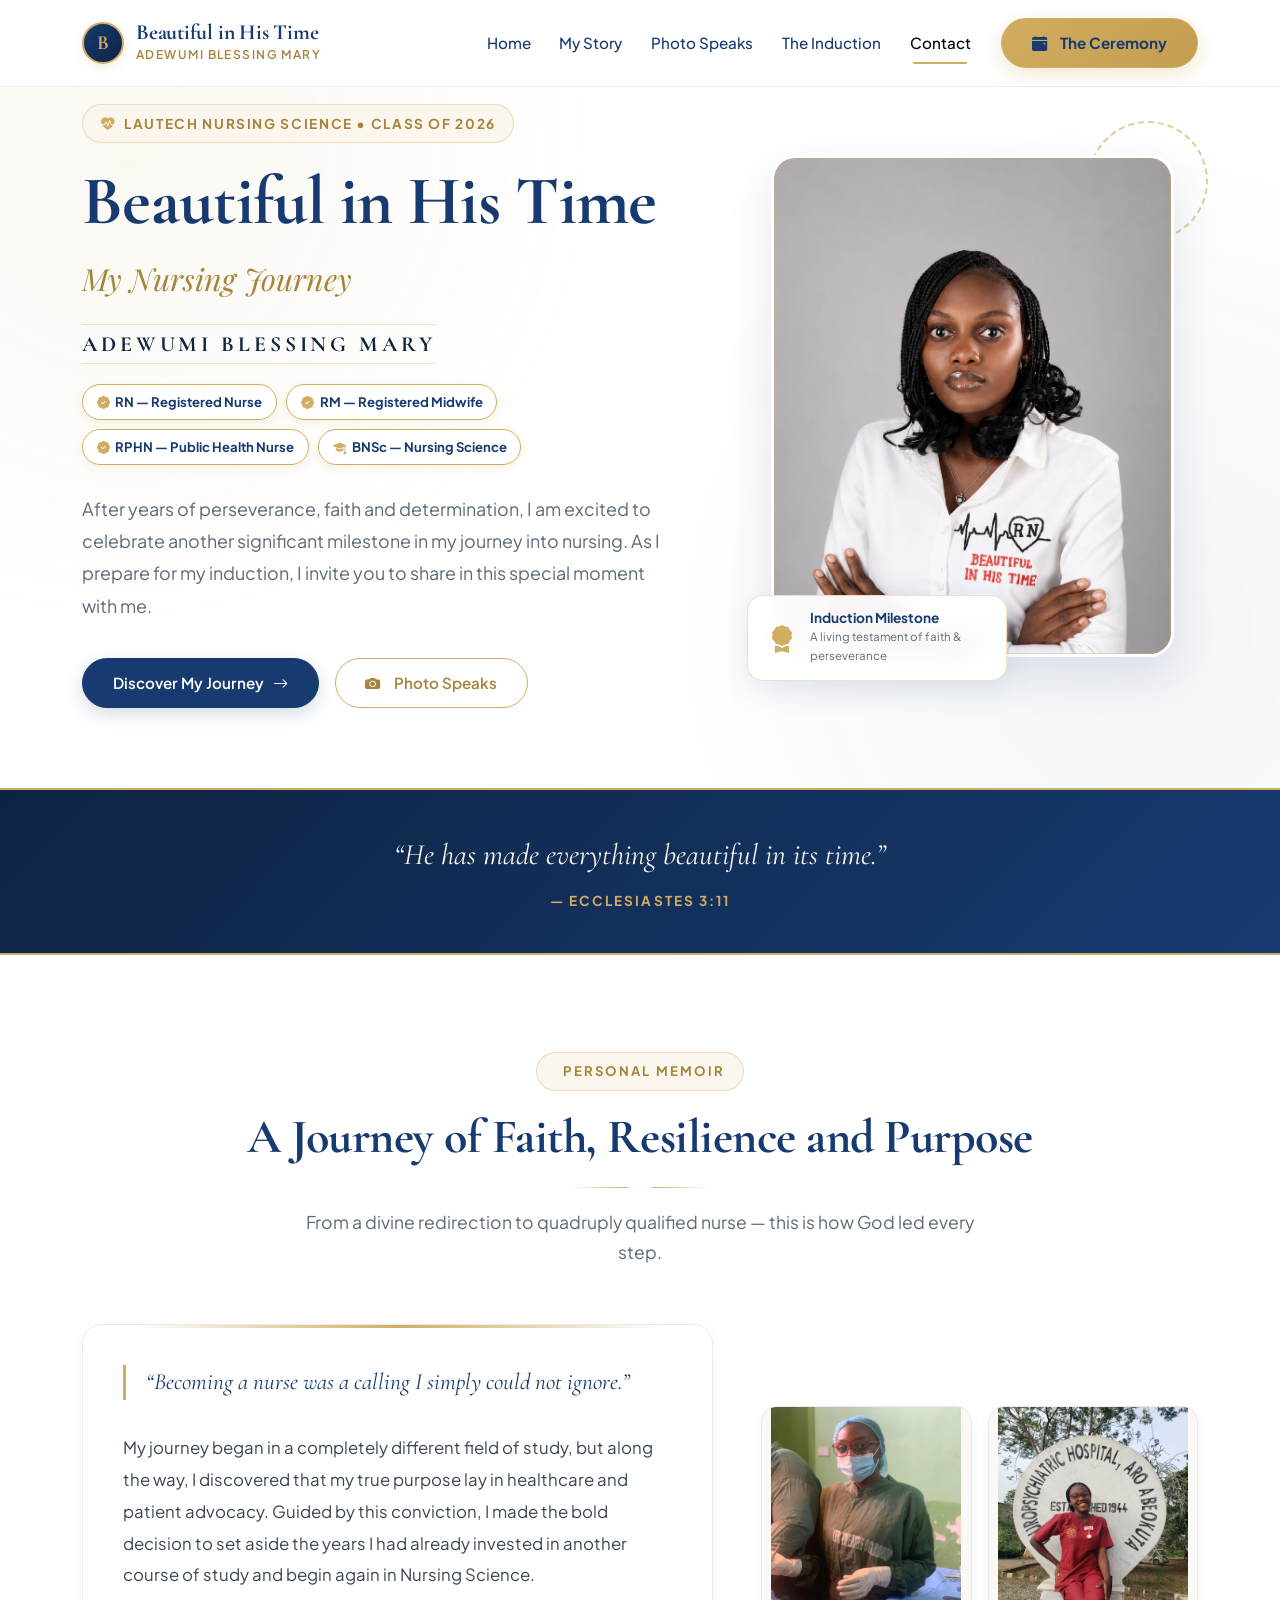
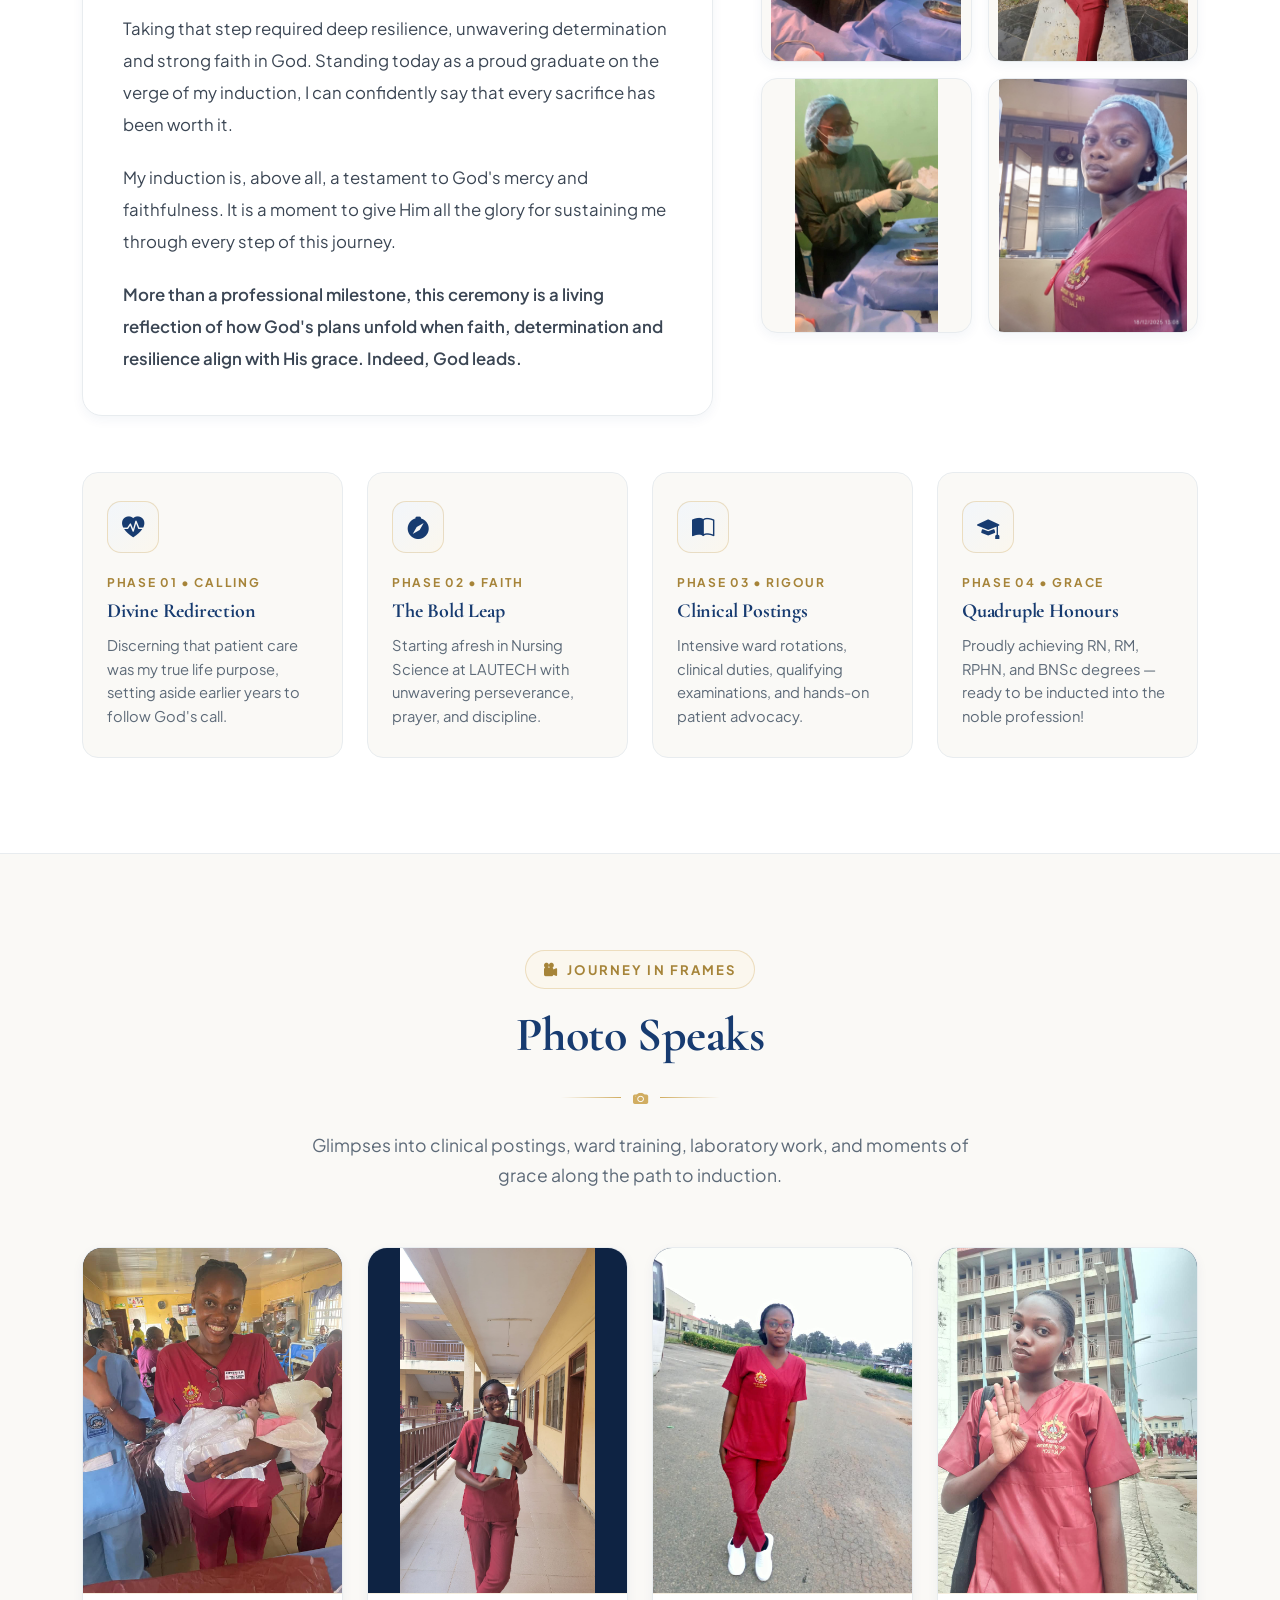
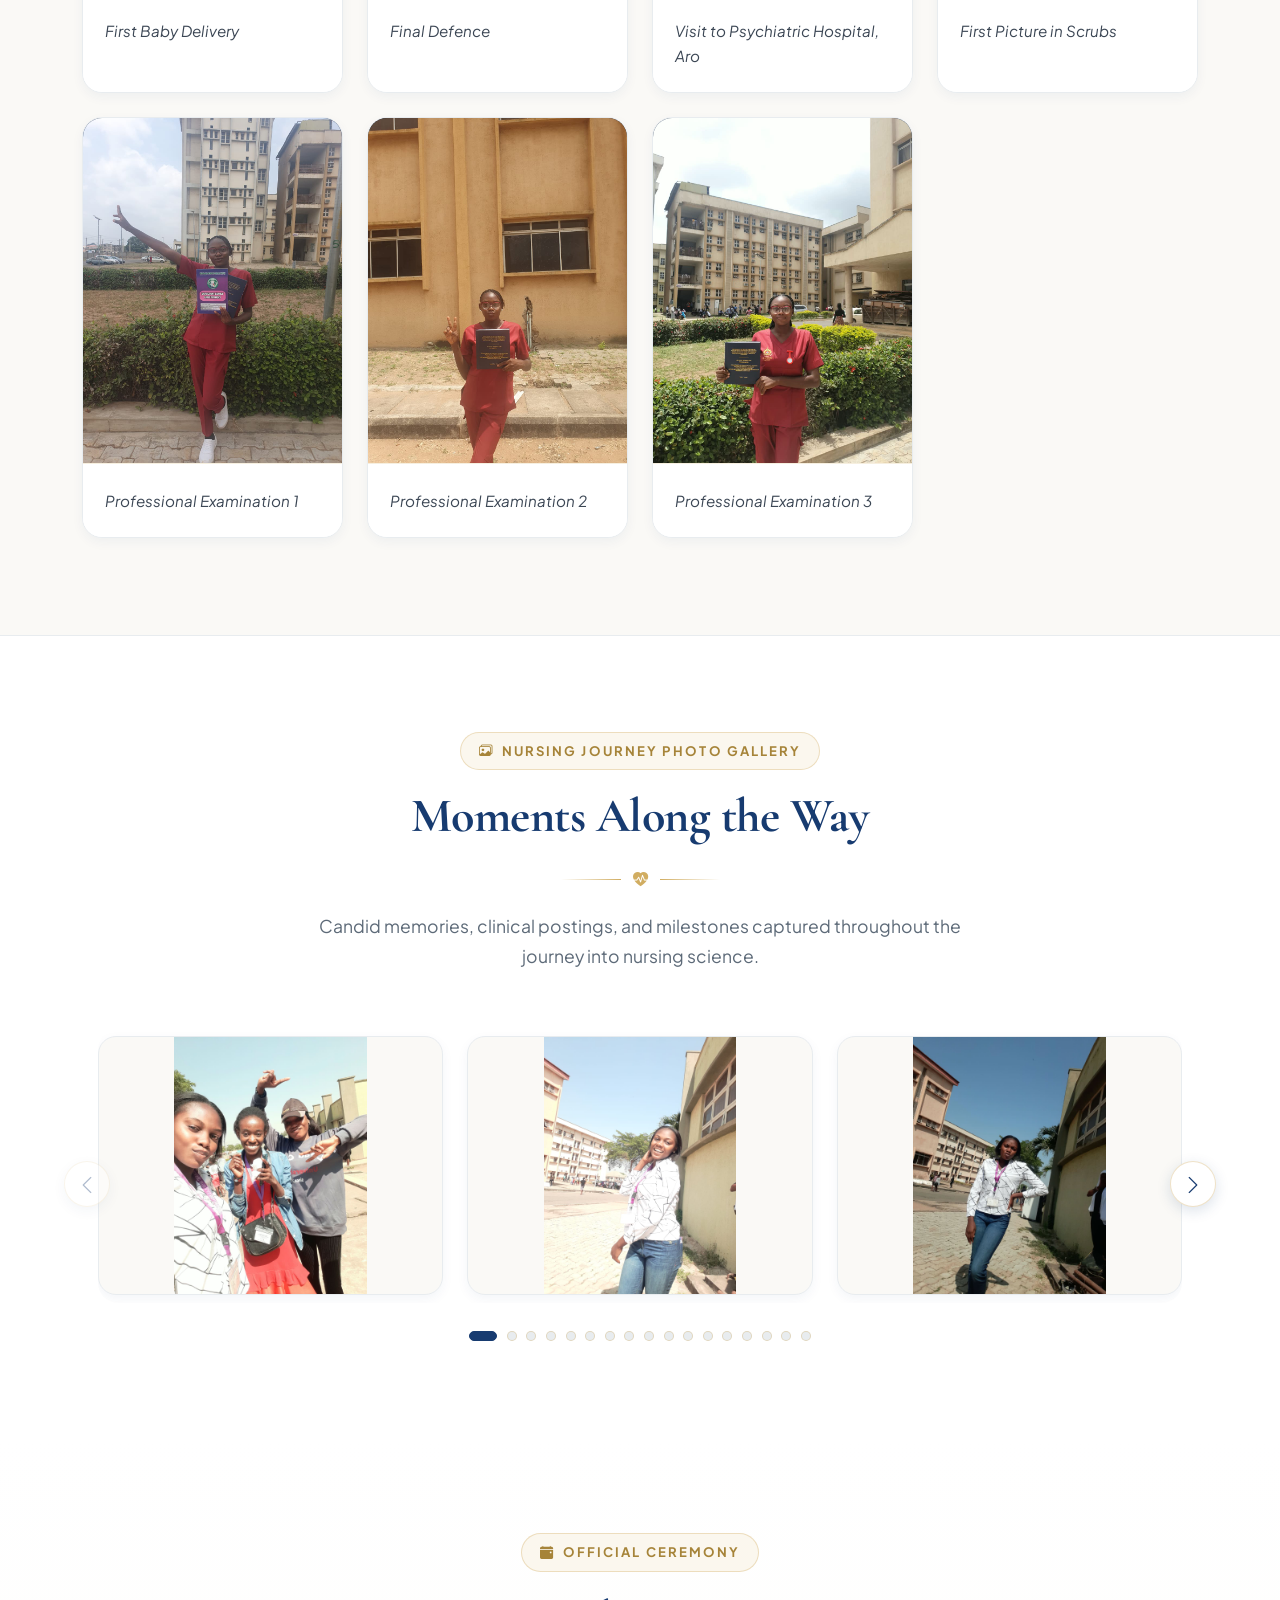
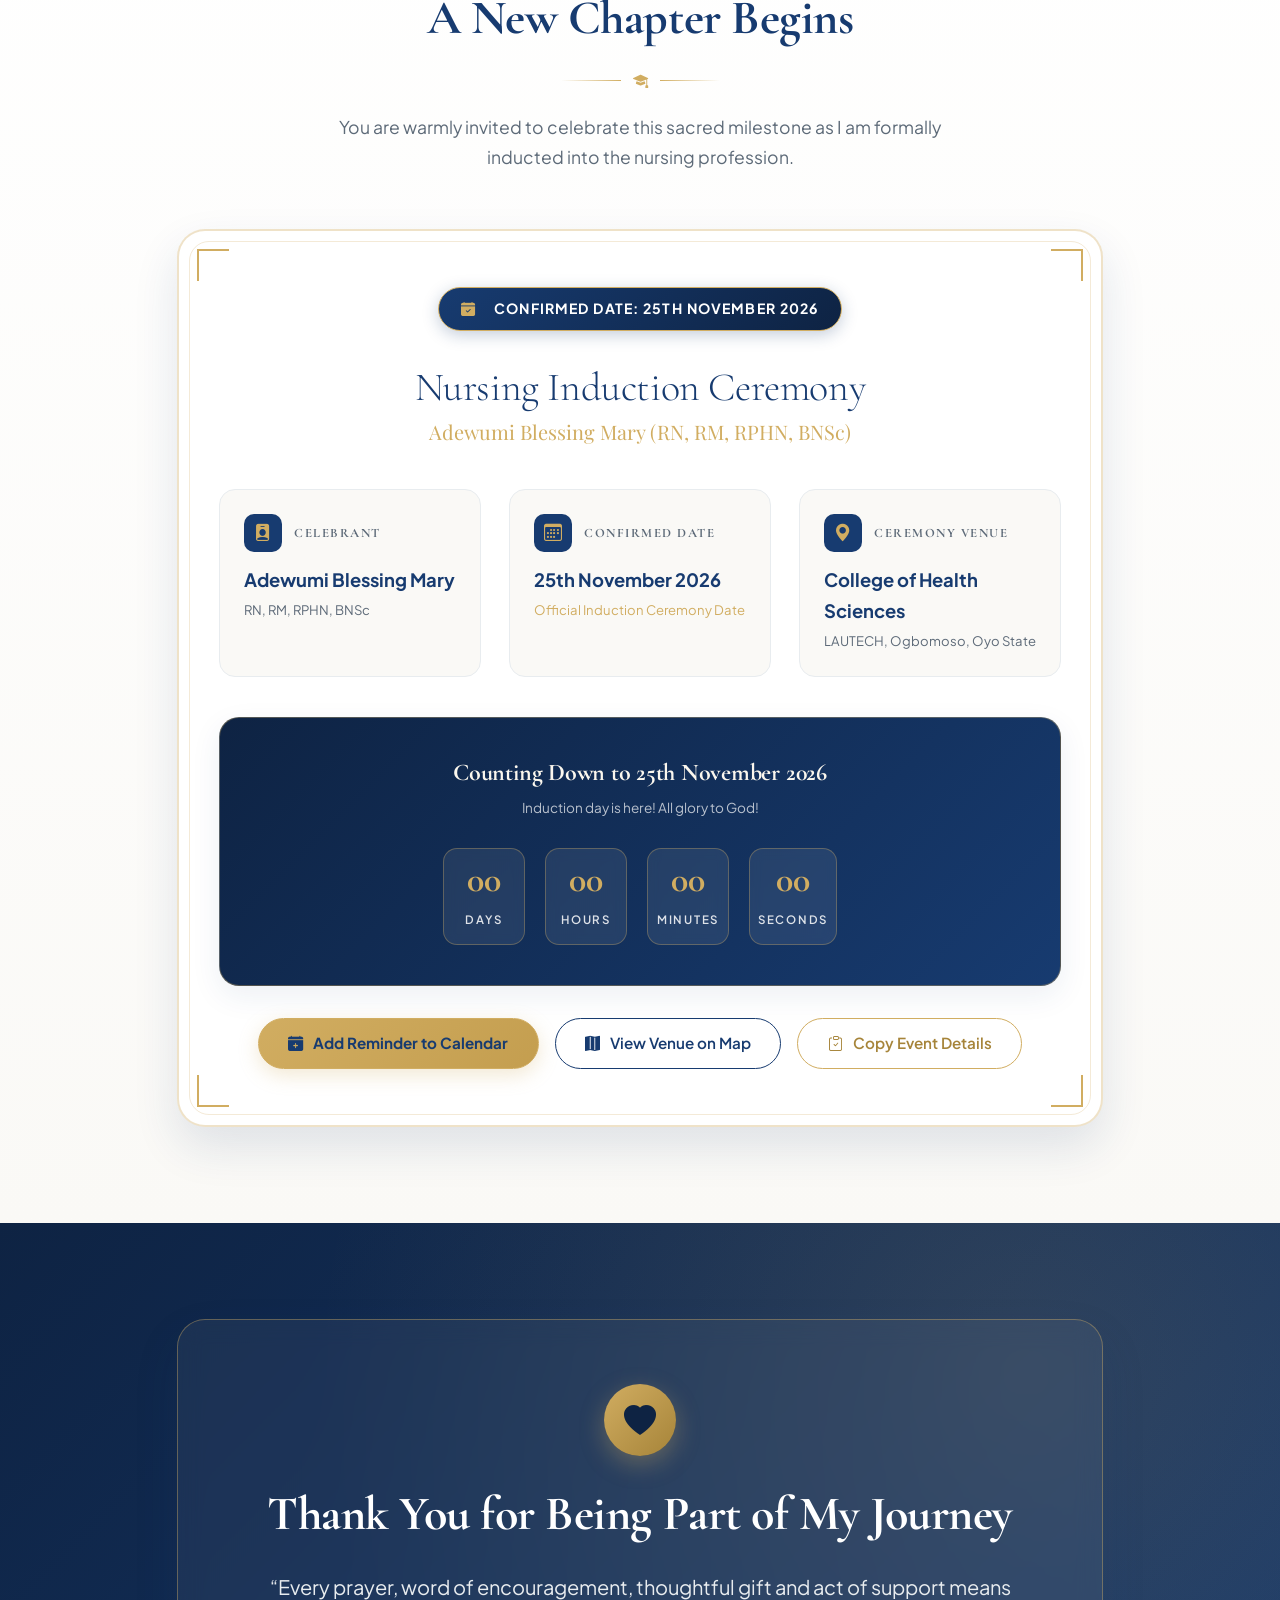
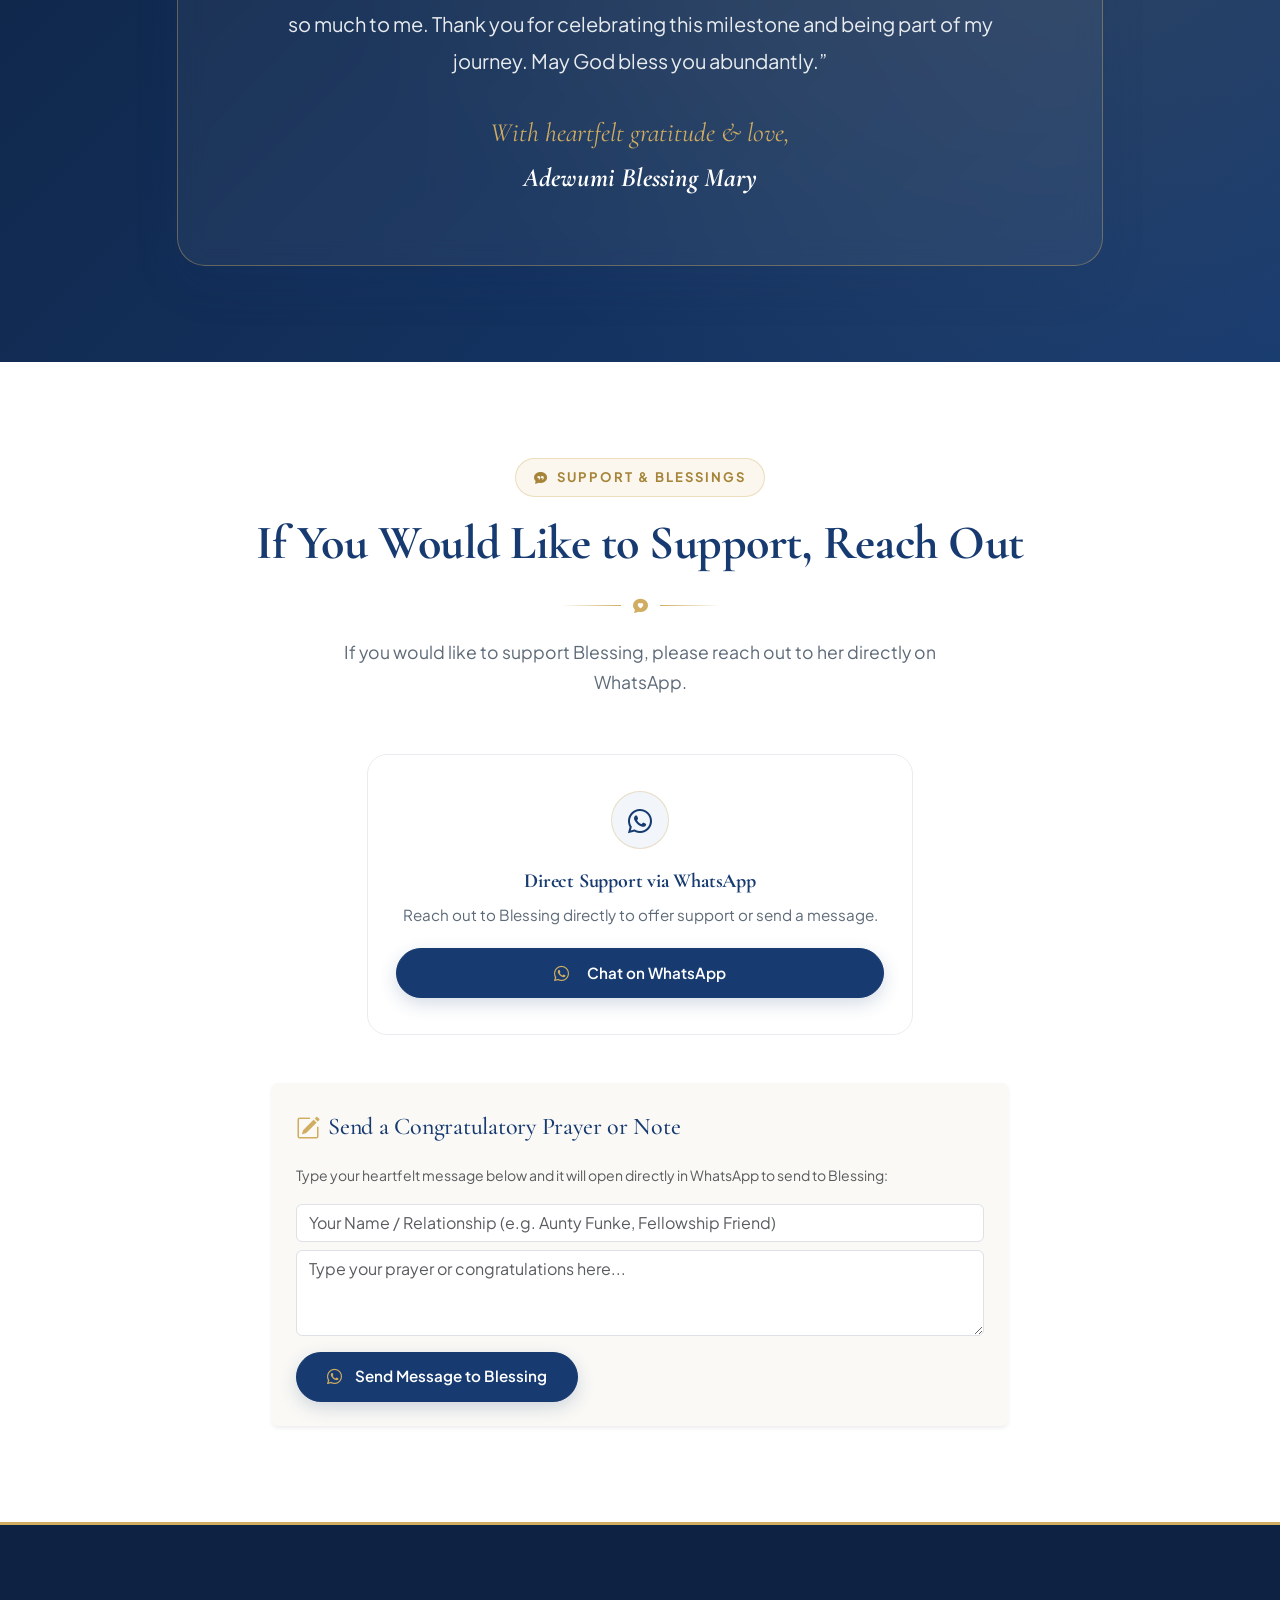
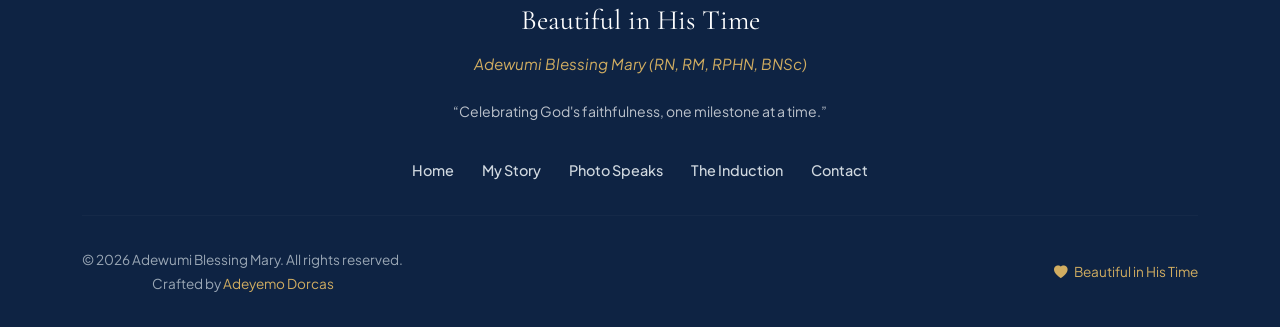
==== commit e5c59a23: "Changed connect to support" ====
--- a/index.html
+++ b/index.html
@@ -857,32 +857,34 @@
         <div class="section-header text-center">
           <div class="section-tag">
             <i class="bi bi-chat-quote-fill"></i>
-            <span>Connect &amp; Share</span>
-          </div>
-          <h2 class="section-title">Connect &amp; Share Wishes</h2>
+            <span>Support &amp; Blessings</span>
+          </div>
+          <h2 class="section-title">
+            If You Would Like to Support, Reach Out
+          </h2>
           <div class="section-divider">
             <span class="line"></span>
             <i class="bi bi-chat-heart-fill text-gold"></i>
             <span class="line"></span>
           </div>
           <p class="section-subtitle">
-            Have questions, want to send a congratulatory prayer, or share this
-            celebration page with family and friends?
+            If you would like to support Blessing, please reach out to her
+            directly on WhatsApp.
           </p>
         </div>
 
-        <!-- Contact Info Cards (WhatsApp & Venue Only) -->
+        <!-- Direct WhatsApp Support -->
         <div class="row g-4 justify-content-center">
           <!-- WhatsApp Contact -->
-          <div class="col-md-6 col-lg-5 reveal-on-scroll">
+          <div class="col-md-8 col-lg-6 reveal-on-scroll">
             <div class="contact-card-box">
               <div class="contact-icon-bubble">
                 <i class="bi bi-whatsapp"></i>
               </div>
-              <h3 class="contact-card-title">WhatsApp Connect</h3>
+              <h3 class="contact-card-title">Direct Support via WhatsApp</h3>
               <p class="contact-card-detail">
-                Send a direct message, congratulations, or connect directly with
-                Blessing on WhatsApp.
+                Reach out to Blessing directly to offer support or send a
+                message.
               </p>
               <a
                 href="https://wa.me/2348107144535?text=Hello%20Blessing%2C%20I%20visited%20your%20Beautiful%20in%20His%20Time%20website%20and%20would%20love%20to%20connect%20with%20you."
@@ -892,29 +894,6 @@
               >
                 <i class="bi bi-whatsapp text-gold me-2"></i>
                 <span>Chat on WhatsApp</span>
-              </a>
-            </div>
-          </div>
-
-          <!-- Ceremony Venue Location -->
-          <div class="col-md-6 col-lg-5 reveal-on-scroll delay-1">
-            <div class="contact-card-box">
-              <div class="contact-icon-bubble">
-                <i class="bi bi-geo-alt"></i>
-              </div>
-              <h3 class="contact-card-title">Ceremony Venue</h3>
-              <p class="contact-card-detail">
-                College of Health Sciences, LAUTECH, Ogbomoso, Oyo State,
-                Nigeria.
-              </p>
-              <a
-                href="https://www.google.com/maps/search/College+of+Health+Sciences+LAUTECH+Ogbomoso"
-                target="_blank"
-                rel="noopener noreferrer"
-                class="btn btn-outline-blue w-100"
-              >
-                <i class="bi bi-map me-1"></i>
-                <span>Locate Venue</span>
               </a>
             </div>
           </div>
@@ -1011,7 +990,19 @@
         <hr class="footer-divider" />
 
         <div class="footer-bottom">
-          <div>&copy; 2026 Adewumi Blessing Mary. All rights reserved.</div>
+          <div>
+            <div>&copy; 2026 Adewumi Blessing Mary. All rights reserved.</div>
+            <div>
+              Crafted by
+              <a
+                href="https://cutt.ly/dorcasodunola"
+                target="_blank"
+                rel="noopener noreferrer"
+                class="text-gold"
+                >Adeyemo Dorcas</a
+              >
+            </div>
+          </div>
           <div class="text-gold">
             <i class="bi bi-heart-fill me-1"></i> Beautiful in His Time
           </div>
--- a/assets/css/style.css
+++ b/assets/css/style.css
@@ -747,28 +747,20 @@
   position: relative;
   box-shadow: var(--shadow-sm);
   border: 1px solid var(--color-border);
+  background-color: var(--color-bg-subtle);
 }
 
 .collage-item img {
   width: 100%;
   height: 100%;
   aspect-ratio: 1;
-  object-fit: cover;
-  transition: var(--transition-smooth);
-}
-
-.collage-item:hover img {
-  transform: scale(1.06);
+  object-fit: contain;
 }
 
 .collage-caption {
-  position: absolute;
-  bottom: 0;
-  left: 0;
-  right: 0;
-  background: linear-gradient(to top, rgba(14, 35, 67, 0.9) 0%, transparent 100%);
+  background-color: var(--color-blue-dark);
   color: #FFFFFF;
-  padding: 1.5rem 1rem 0.75rem;
+  padding: 0.75rem 1rem;
   font-size: 0.78rem;
   font-weight: 600;
 }
@@ -928,13 +920,8 @@
 .moments-carousel-img {
   width: 100%;
   height: 100%;
-  object-fit: cover;
-  transition: var(--transition-smooth);
+  object-fit: contain;
   display: block;
-}
-
-.moments-carousel-card:hover .moments-carousel-img {
-  transform: scale(1.05);
 }
 
 /* Carousel Navigation Arrows */
@@ -1104,12 +1091,7 @@
 .support-card-img {
   width: 100%;
   height: 100%;
-  object-fit: cover;
-  transition: var(--transition-smooth);
-}
-
-.support-card:hover .support-card-img {
-  transform: scale(1.05);
+  object-fit: contain;
 }
 
 .support-card-body {
@@ -1486,12 +1468,7 @@
 .wishlist-img {
   width: 100%;
   height: 100%;
-  object-fit: cover;
-  transition: var(--transition-smooth);
-}
-
-.wishlist-card:hover .wishlist-img {
-  transform: scale(1.05);
+  object-fit: contain;
 }
 
 .wishlist-category-badge {
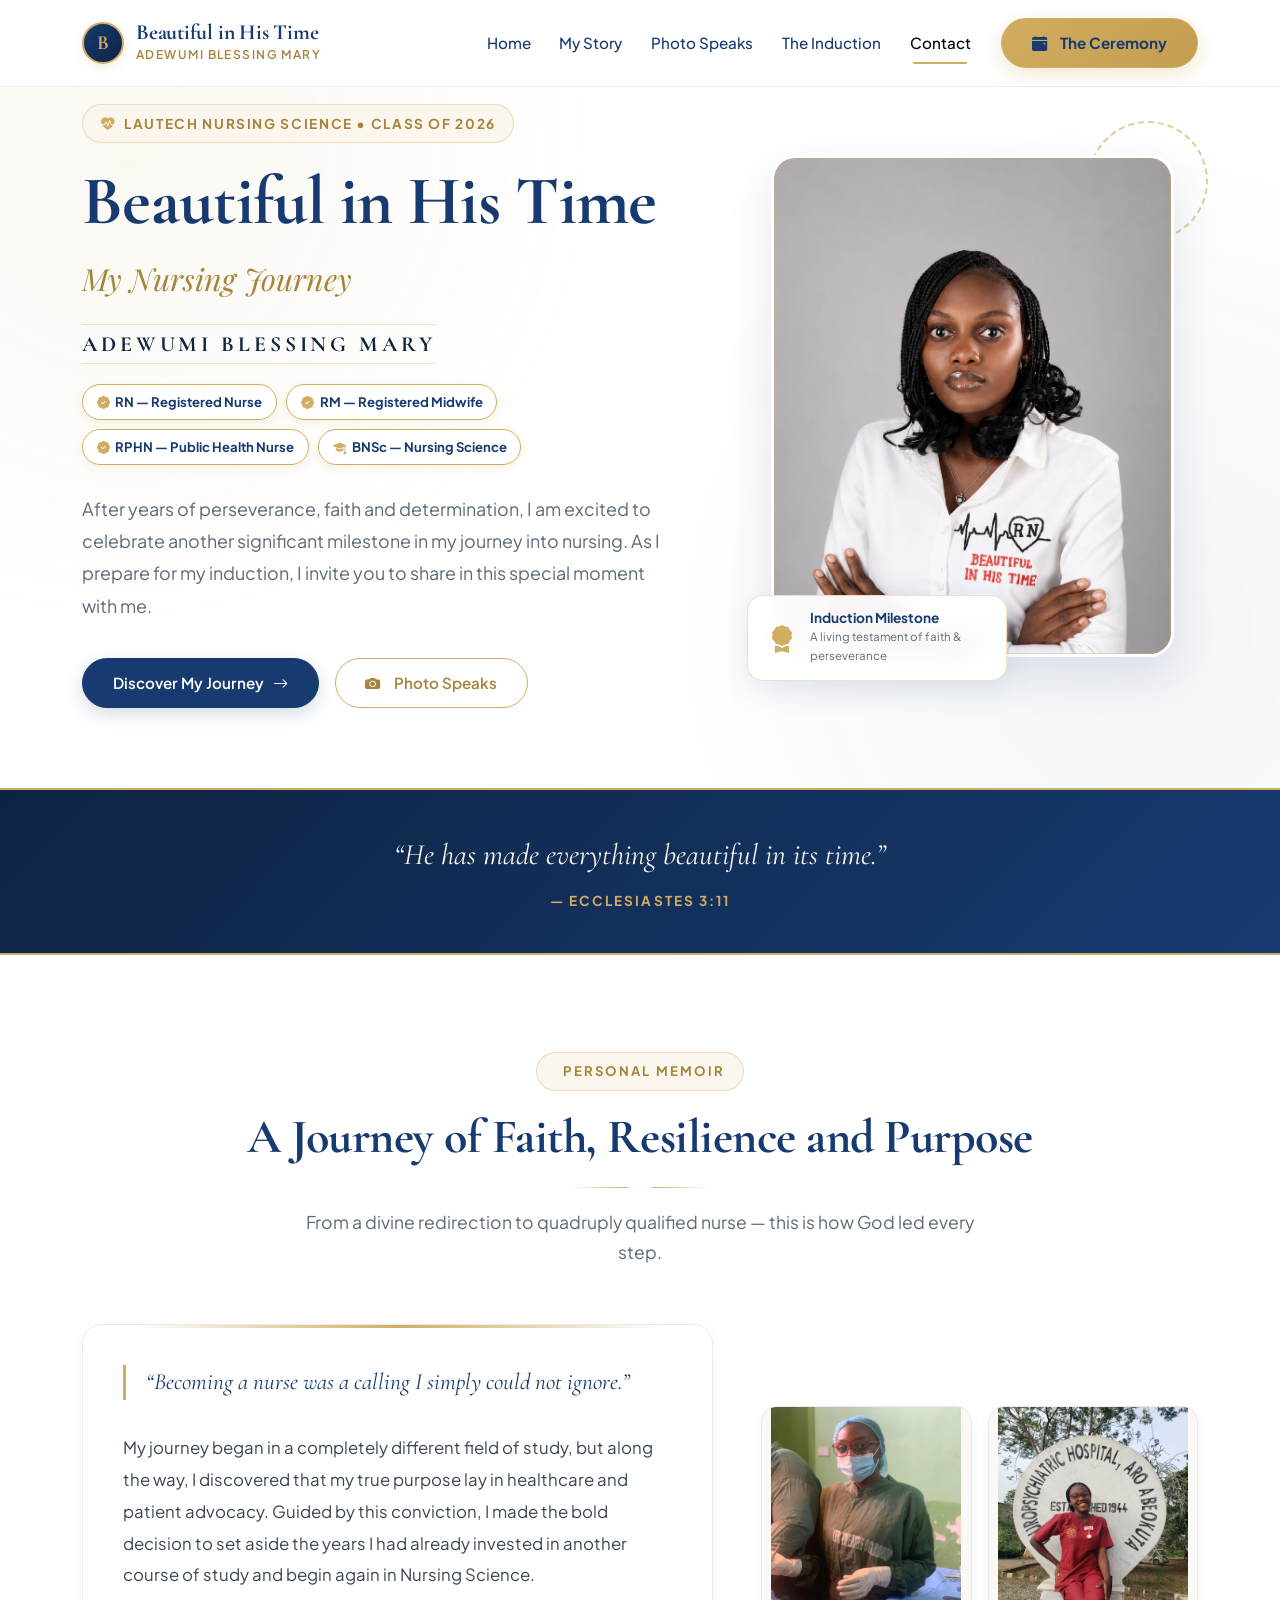
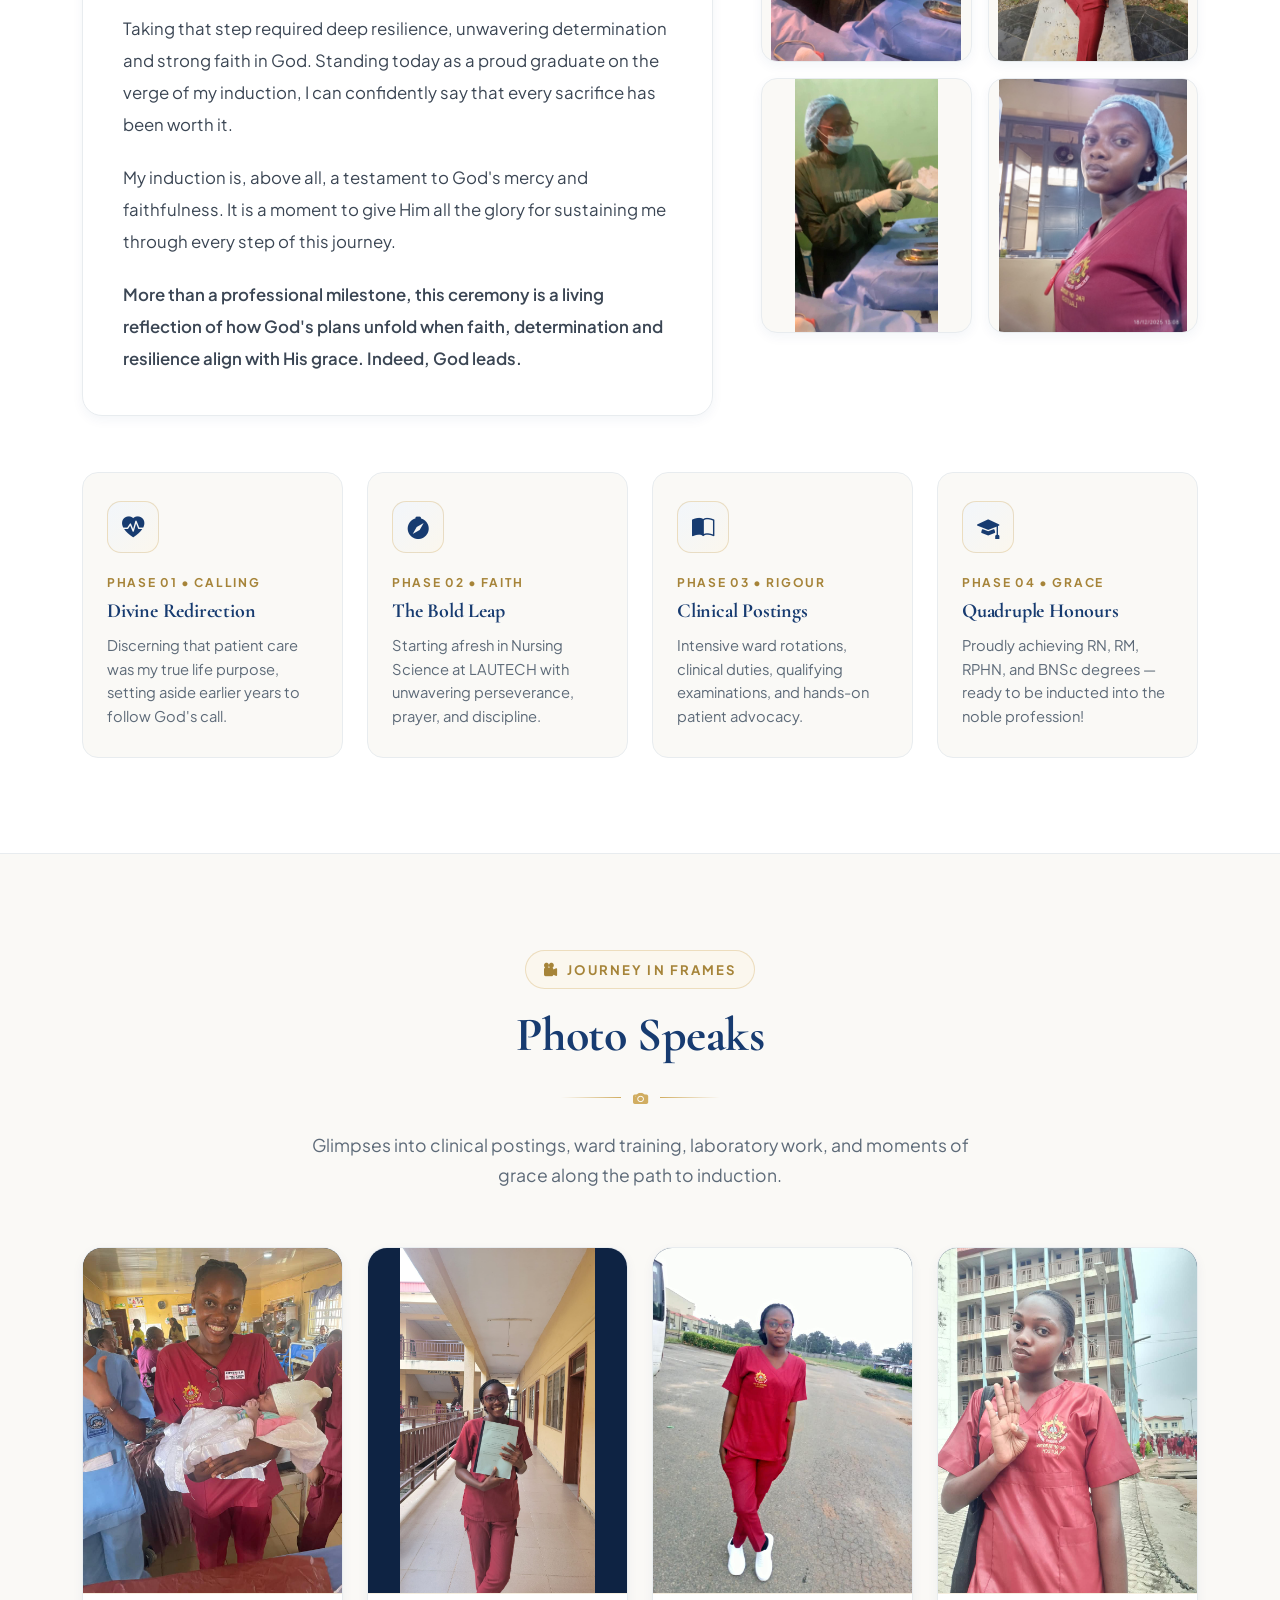
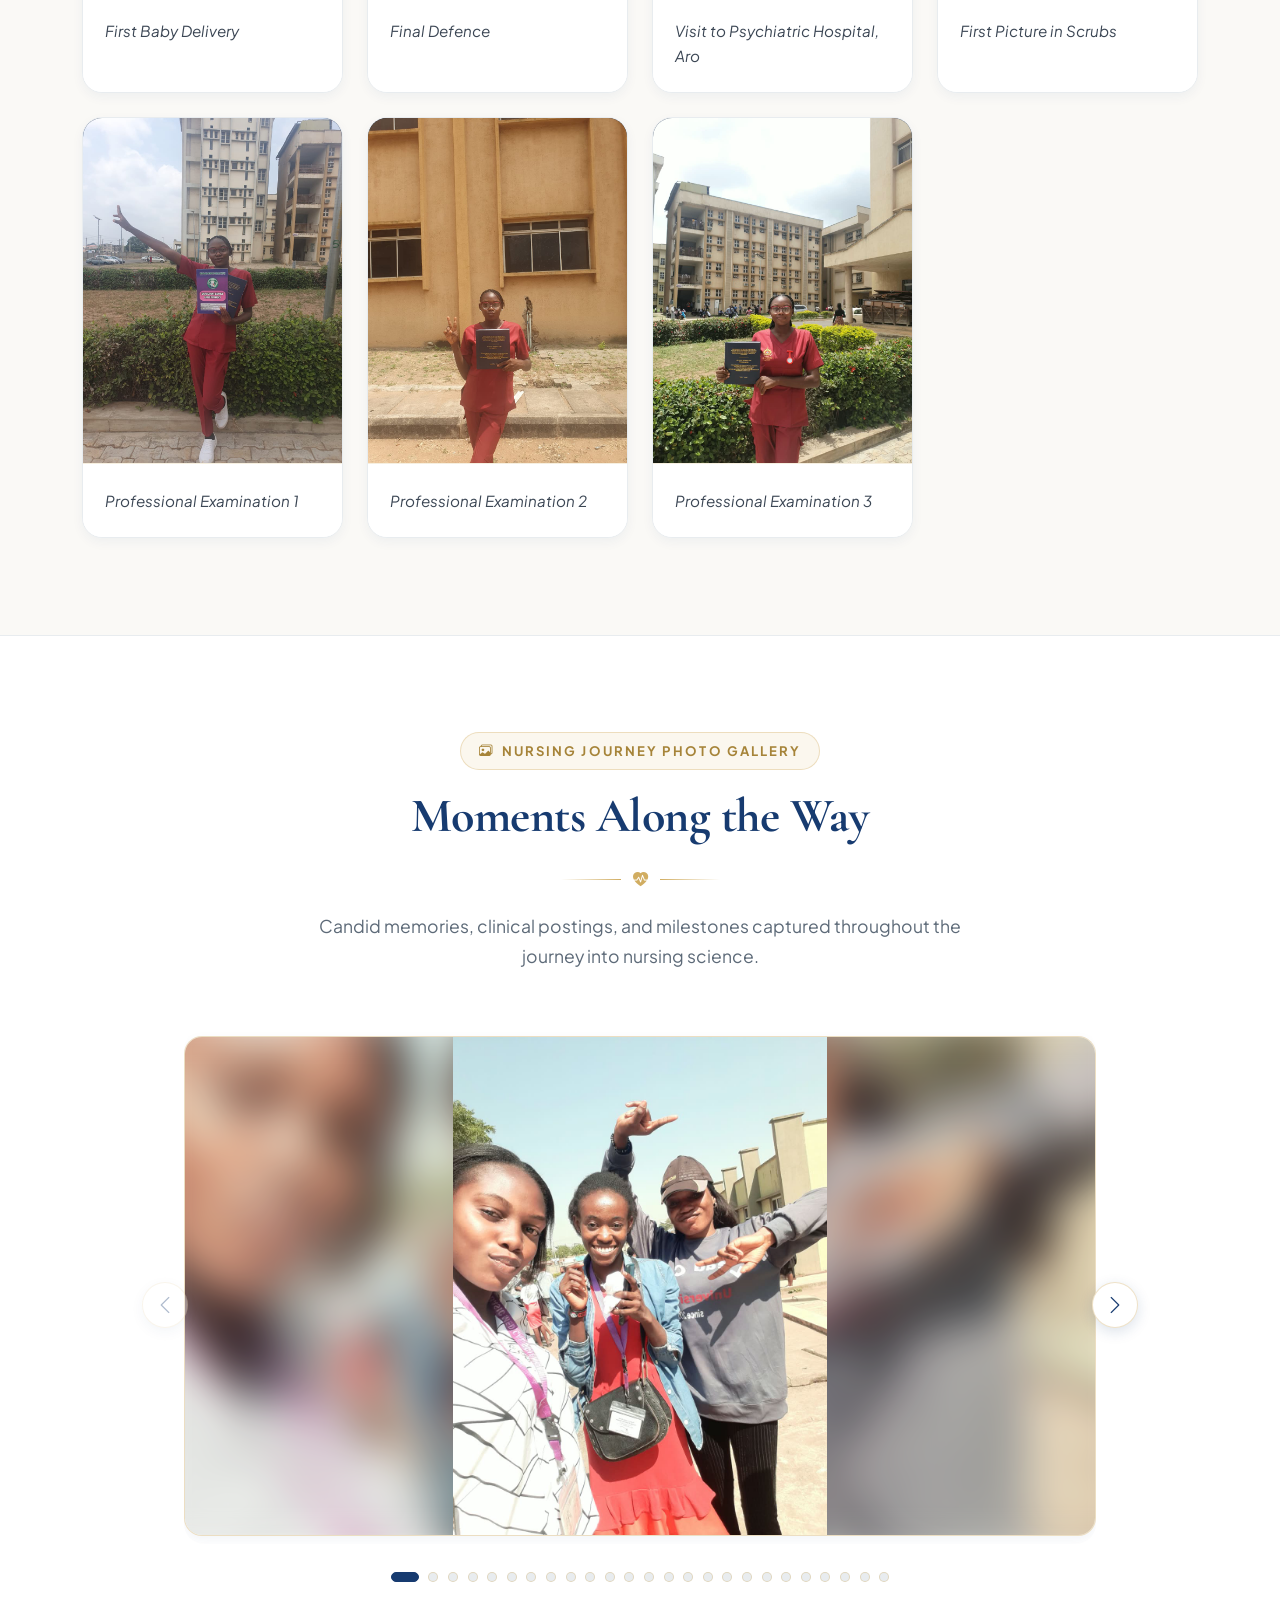
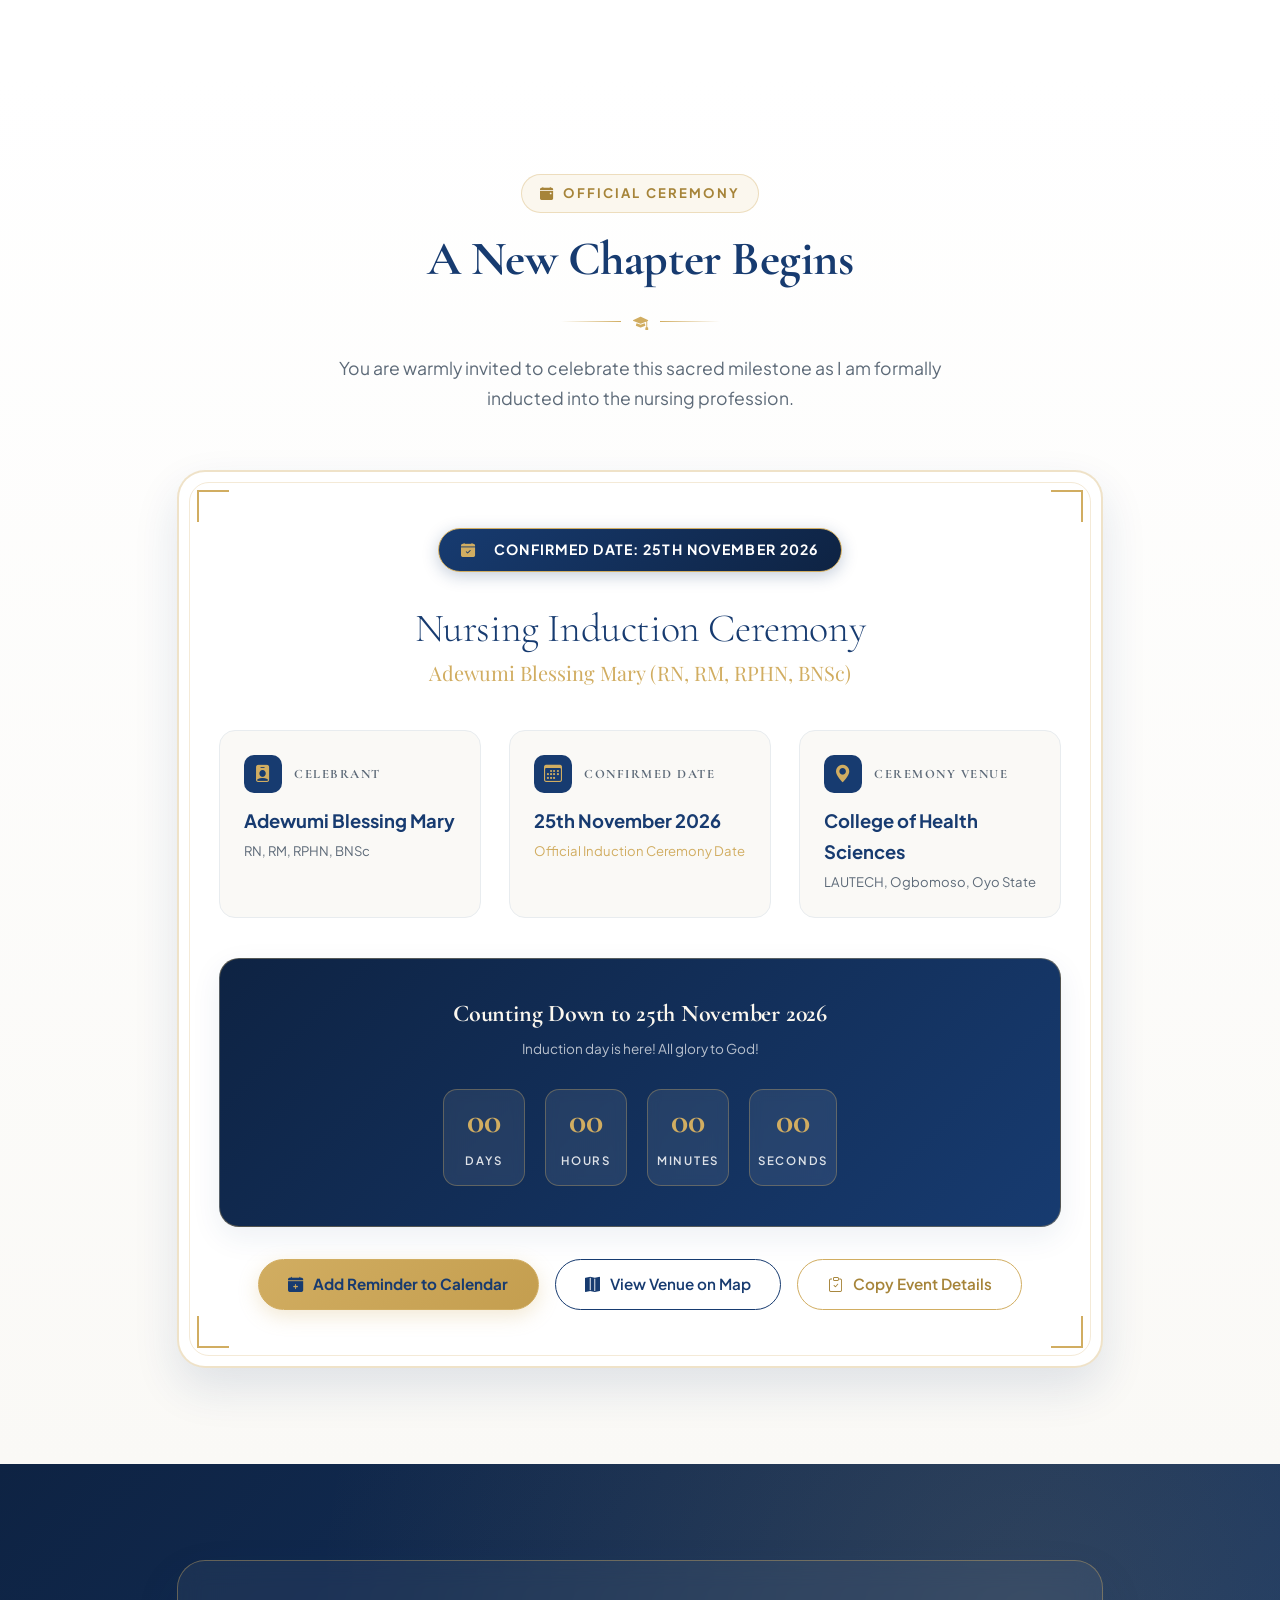
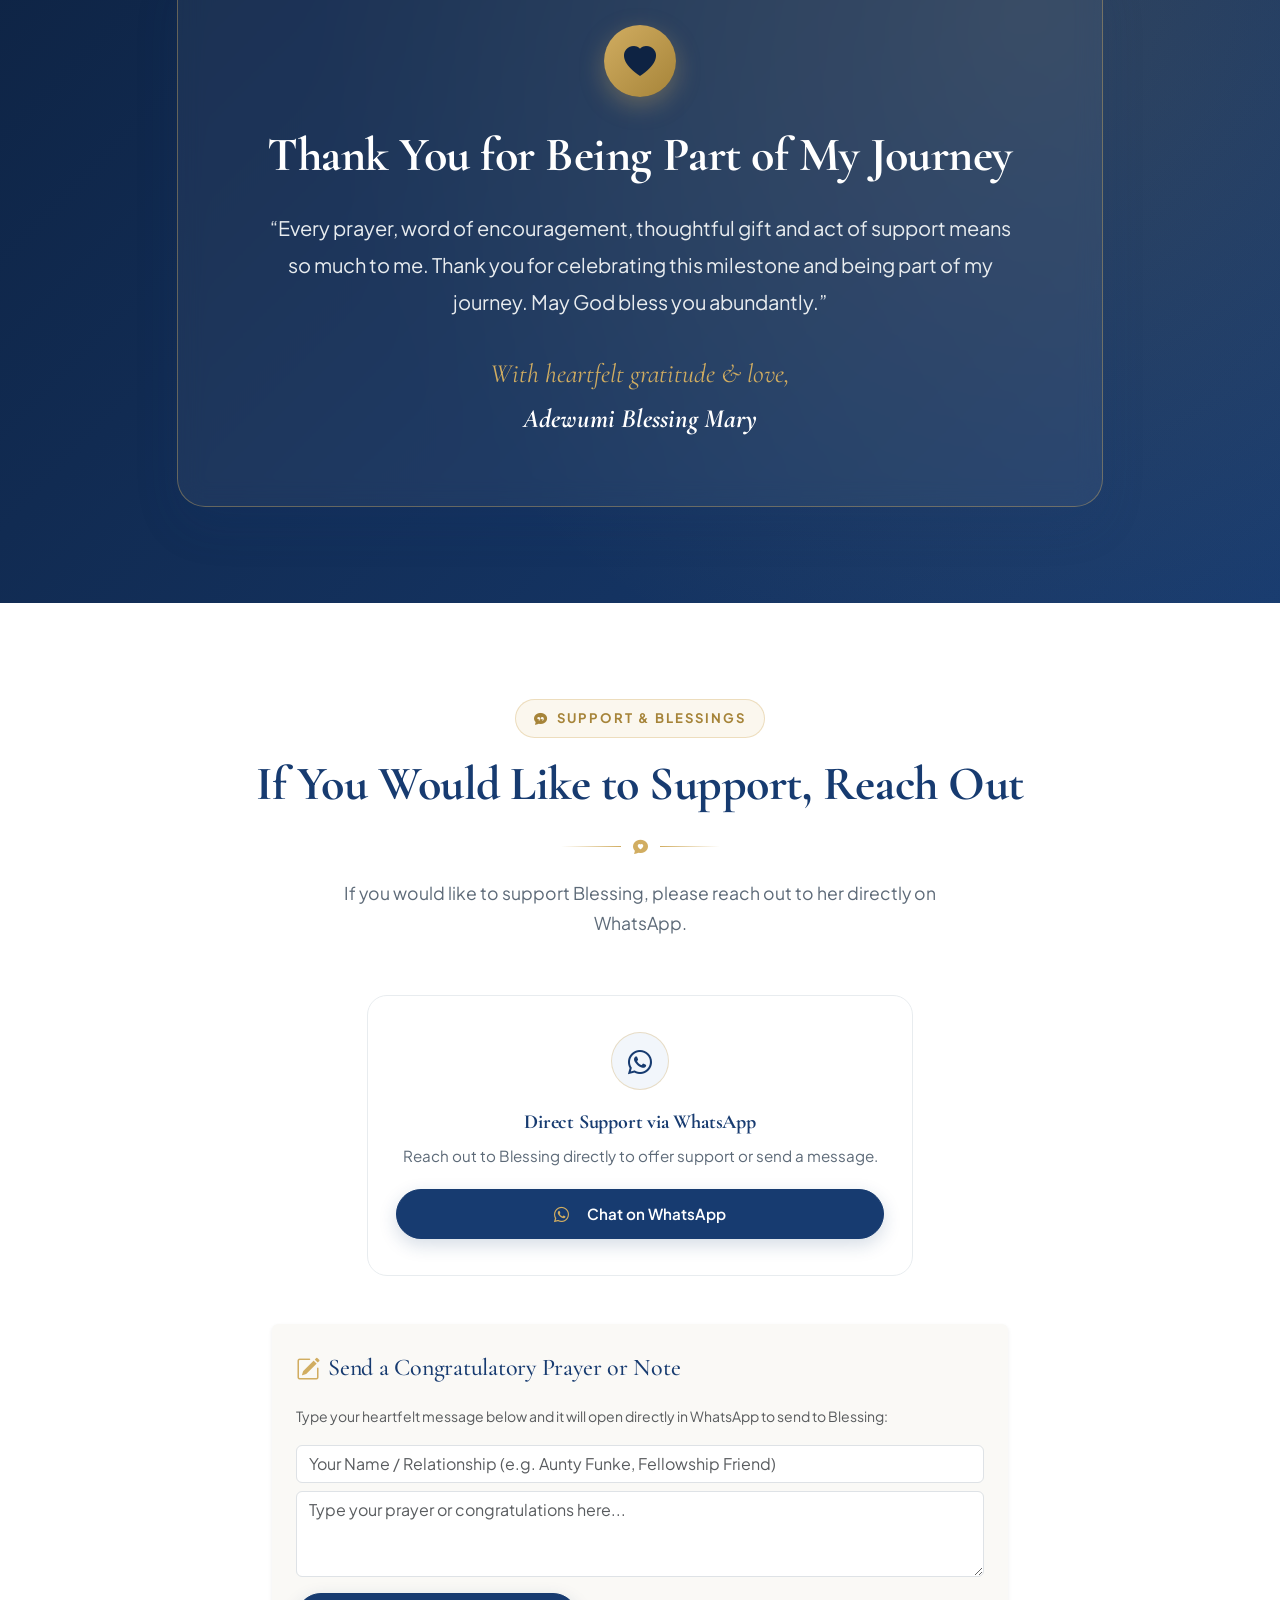
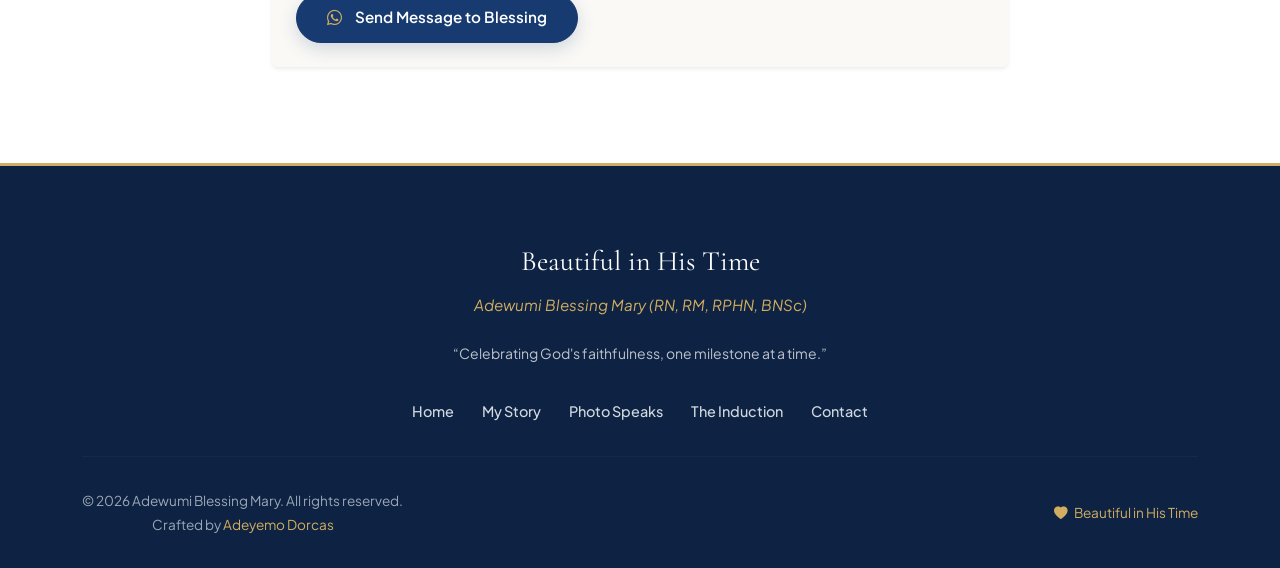
==== commit ab3b186e: "Cleared uncessary pictures and beautified the memories along the way pictures" ====
--- a/index.html
+++ b/index.html
@@ -429,7 +429,7 @@
             <div class="photo-speaks-card">
               <div class="photo-speaks-img-box">
                 <img
-                  src="assets/images/seventeenth.jpg"
+                  src="assets/images/seventeenth.jpeg"
                   alt="First Baby Delivery"
                   class="photo-speaks-img"
                   loading="lazy"
@@ -445,7 +445,7 @@
             <div class="photo-speaks-card">
               <div class="photo-speaks-img-box">
                 <img
-                  src="assets/images/sixteen.jpg"
+                  src="assets/images/sixteen.jpeg"
                   alt="Final Defence"
                   class="photo-speaks-img"
                   loading="lazy"
@@ -461,7 +461,7 @@
             <div class="photo-speaks-card">
               <div class="photo-speaks-img-box">
                 <img
-                  src="assets/images/nineteenth.jpg"
+                  src="assets/images/nineteenth.jpeg"
                   alt="Visit to Psychiatric Hospital, Aro"
                   class="photo-speaks-img"
                   loading="lazy"
@@ -479,7 +479,7 @@
             <div class="photo-speaks-card">
               <div class="photo-speaks-img-box">
                 <img
-                  src="assets/images/fifth.jpg"
+                  src="assets/images/fifth.jpeg"
                   alt="First Picture in Scrubs"
                   class="photo-speaks-img"
                   loading="lazy"
@@ -495,7 +495,7 @@
             <div class="photo-speaks-card">
               <div class="photo-speaks-img-box">
                 <img
-                  src="assets/images/tweleth.jpg"
+                  src="assets/images/tweleth.jpeg"
                   alt="Professional Examination 1"
                   class="photo-speaks-img"
                   loading="lazy"
@@ -511,7 +511,7 @@
             <div class="photo-speaks-card">
               <div class="photo-speaks-img-box">
                 <img
-                  src="assets/images/eleventh.jpg"
+                  src="assets/images/eleventh.jpeg"
                   alt="Professional Examination 2"
                   class="photo-speaks-img"
                   loading="lazy"
@@ -527,7 +527,7 @@
             <div class="photo-speaks-card">
               <div class="photo-speaks-img-box">
                 <img
-                  src="assets/images/thirteen.jpg"
+                  src="assets/images/thirteen.jpeg"
                   alt="Professional Examination 3"
                   class="photo-speaks-img"
                   loading="lazy"
--- a/assets/css/style.css
+++ b/assets/css/style.css
@@ -847,6 +847,7 @@
 
 .moments-carousel-img {
   user-select: none;
+  pointer-events: none;
   -webkit-user-drag: none;
   -webkit-touch-callout: none;
 }
@@ -859,7 +860,9 @@
 
 .moments-carousel-wrapper {
   position: relative;
-  padding: 0 1rem;
+  max-width: 960px;
+  margin: 0 auto;
+  padding: 0 1.5rem;
 }
 
 .moments-carousel-viewport {
@@ -883,32 +886,39 @@
 }
 
 .moments-carousel-slide {
-  flex: 0 0 calc((100% - 3rem) / 3); /* 3 cards visible on desktop */
+  flex: 0 0 100%;
   min-width: 0;
   box-sizing: border-box;
-}
-
-@media (max-width: 991.98px) {
-  .moments-carousel-slide {
-    flex: 0 0 calc((100% - 1.5rem) / 2); /* 2 cards visible on tablet */
-  }
-}
-
-@media (max-width: 575.98px) {
-  .moments-carousel-slide {
-    flex: 0 0 88%; /* 1 card on mobile with preview of next slide */
-  }
 }
 
 .moments-carousel-card {
   border-radius: 18px;
   overflow: hidden;
   box-shadow: var(--shadow-sm);
-  border: 1px solid var(--color-border);
-  aspect-ratio: 4 / 3;
+  border: 1px solid var(--color-border-gold);
+  height: clamp(450px, 42vw, 500px);
   position: relative;
   background-color: var(--color-bg-subtle);
   transition: var(--transition-smooth);
+}
+
+.moments-carousel-card::before {
+  content: "";
+  position: absolute;
+  inset: 0;
+  background-image: var(--moments-carousel-backdrop, none);
+  background-position: center;
+  background-repeat: no-repeat;
+  background-size: cover;
+  filter: blur(20px) brightness(0.92);
+  transform: scale(1.1);
+  opacity: 0;
+  transition: opacity 0.45s ease;
+  z-index: 0;
+}
+
+.moments-carousel-card.has-backdrop::before {
+  opacity: 1;
 }
 
 .moments-carousel-card:hover {
@@ -922,6 +932,14 @@
   height: 100%;
   object-fit: contain;
   display: block;
+  position: relative;
+  z-index: 1;
+}
+
+@media (max-width: 767.98px) {
+  .moments-carousel-card {
+    height: clamp(280px, 72vw, 420px);
+  }
 }
 
 /* Carousel Navigation Arrows */
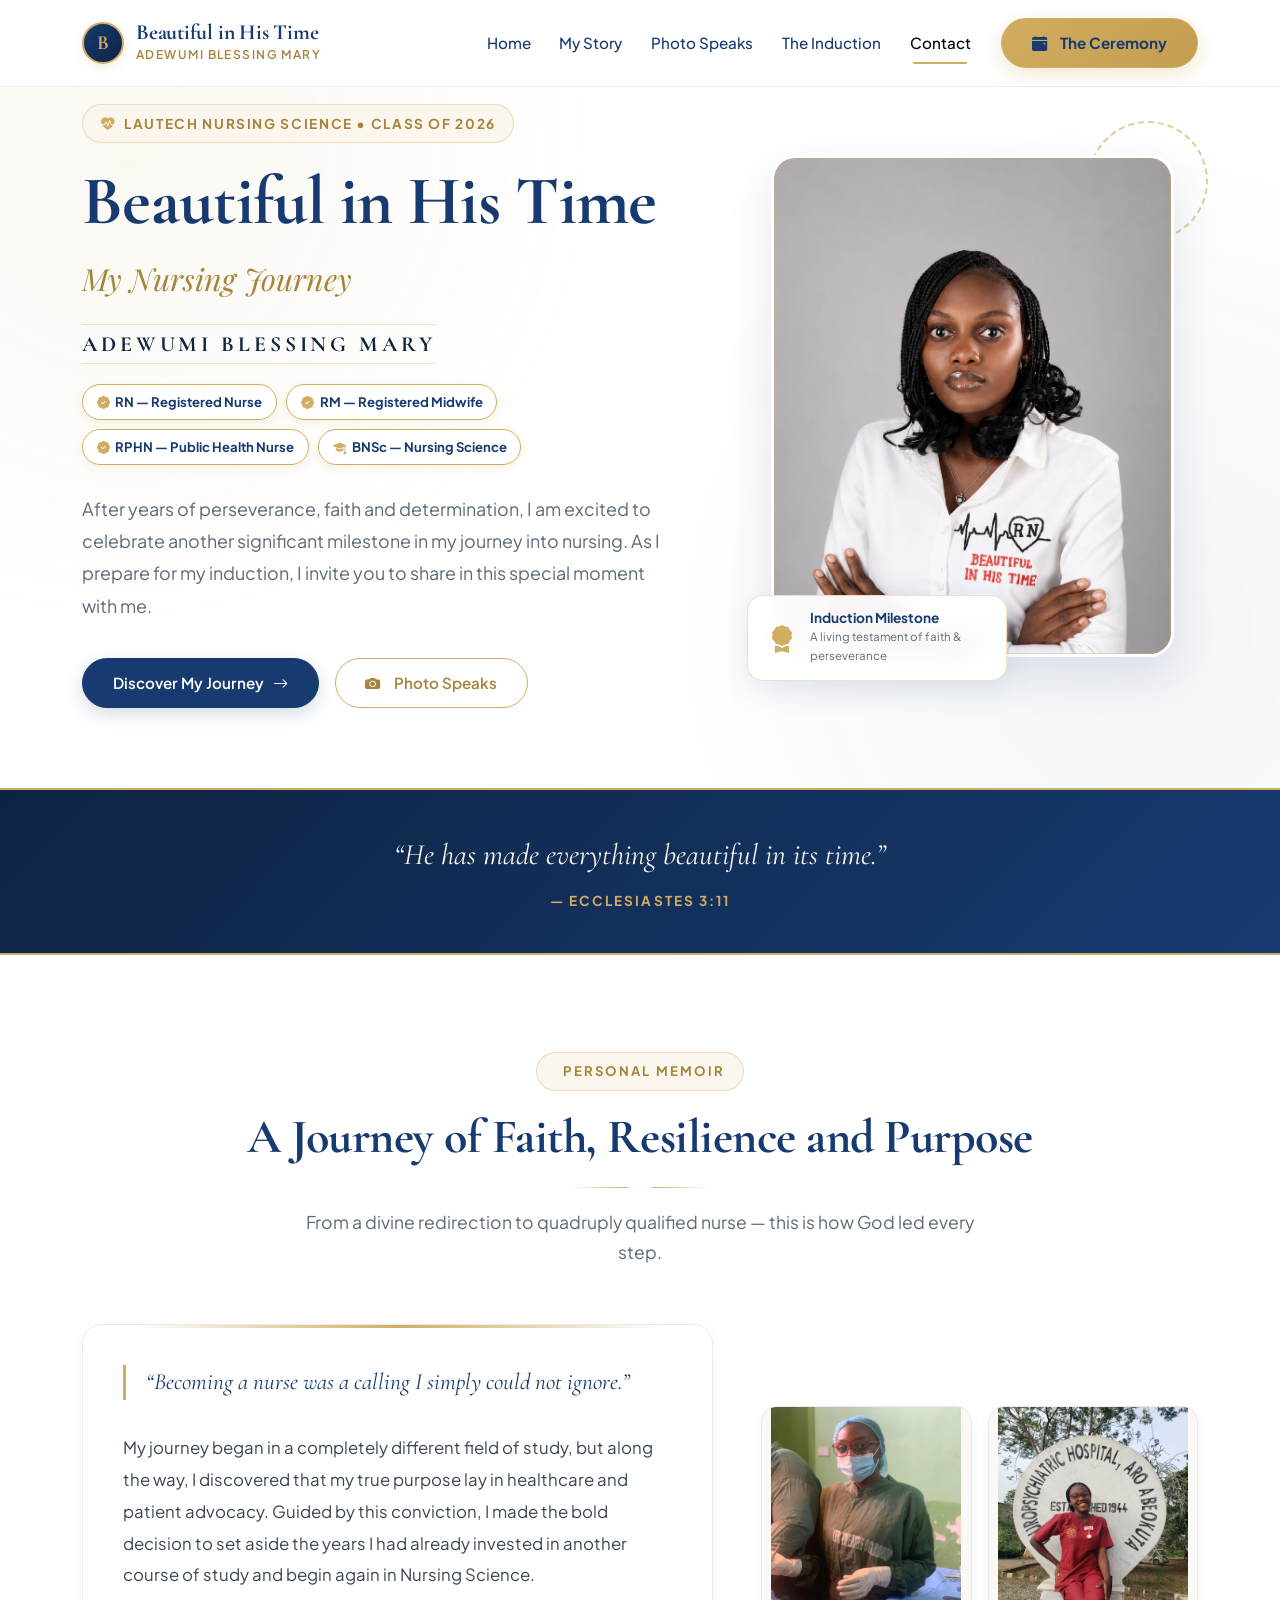
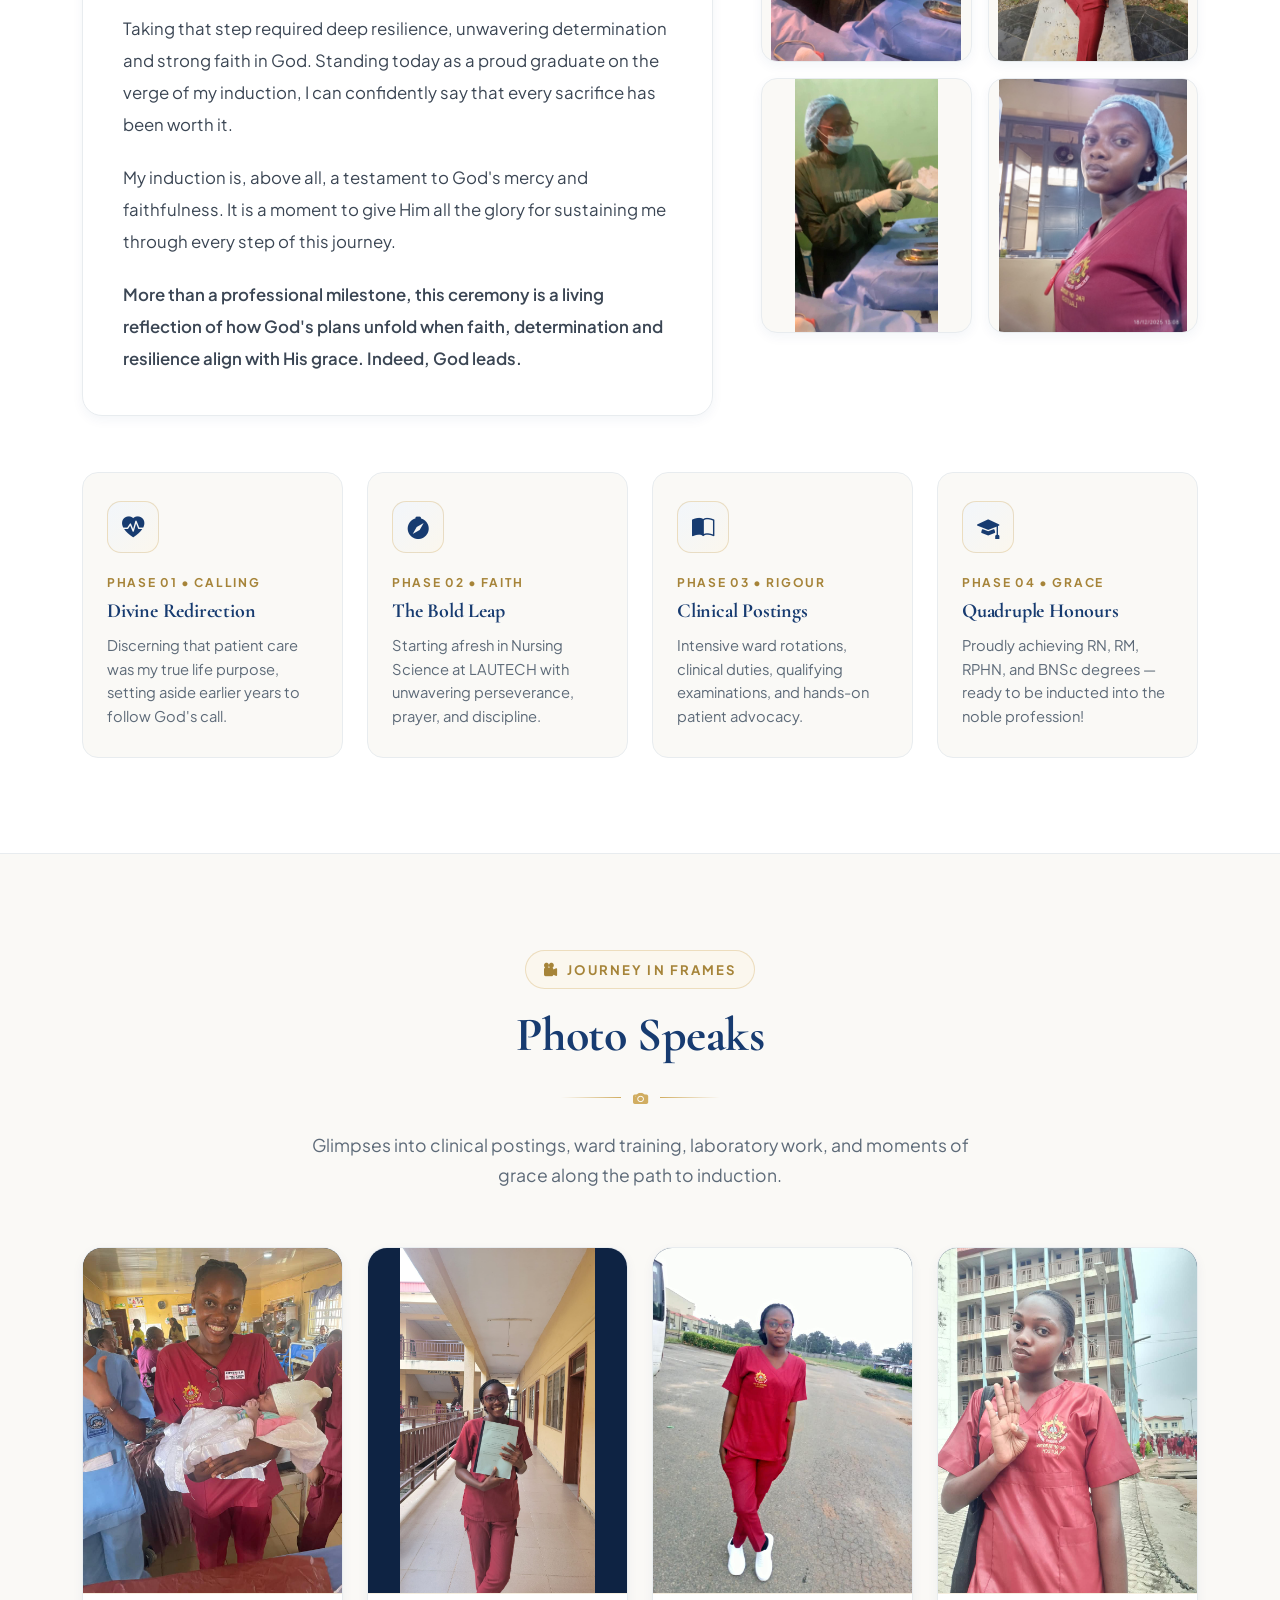
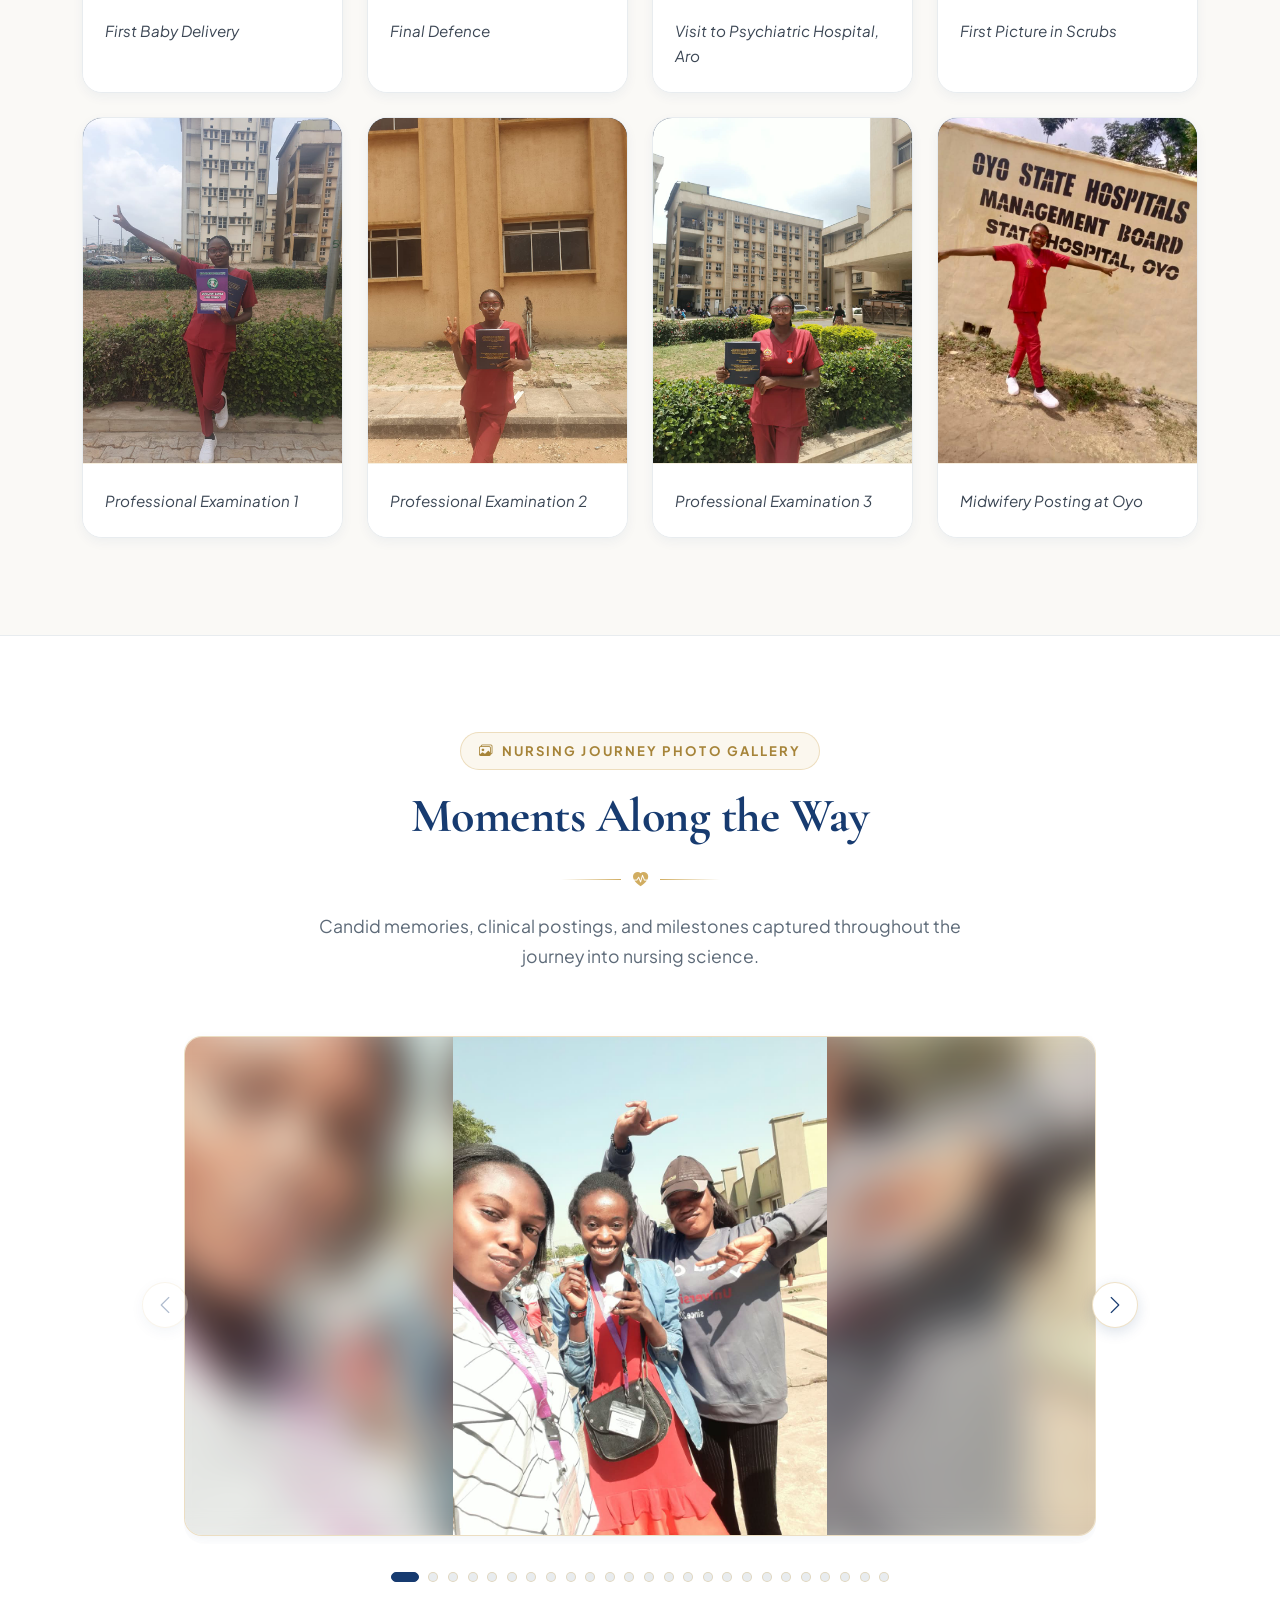
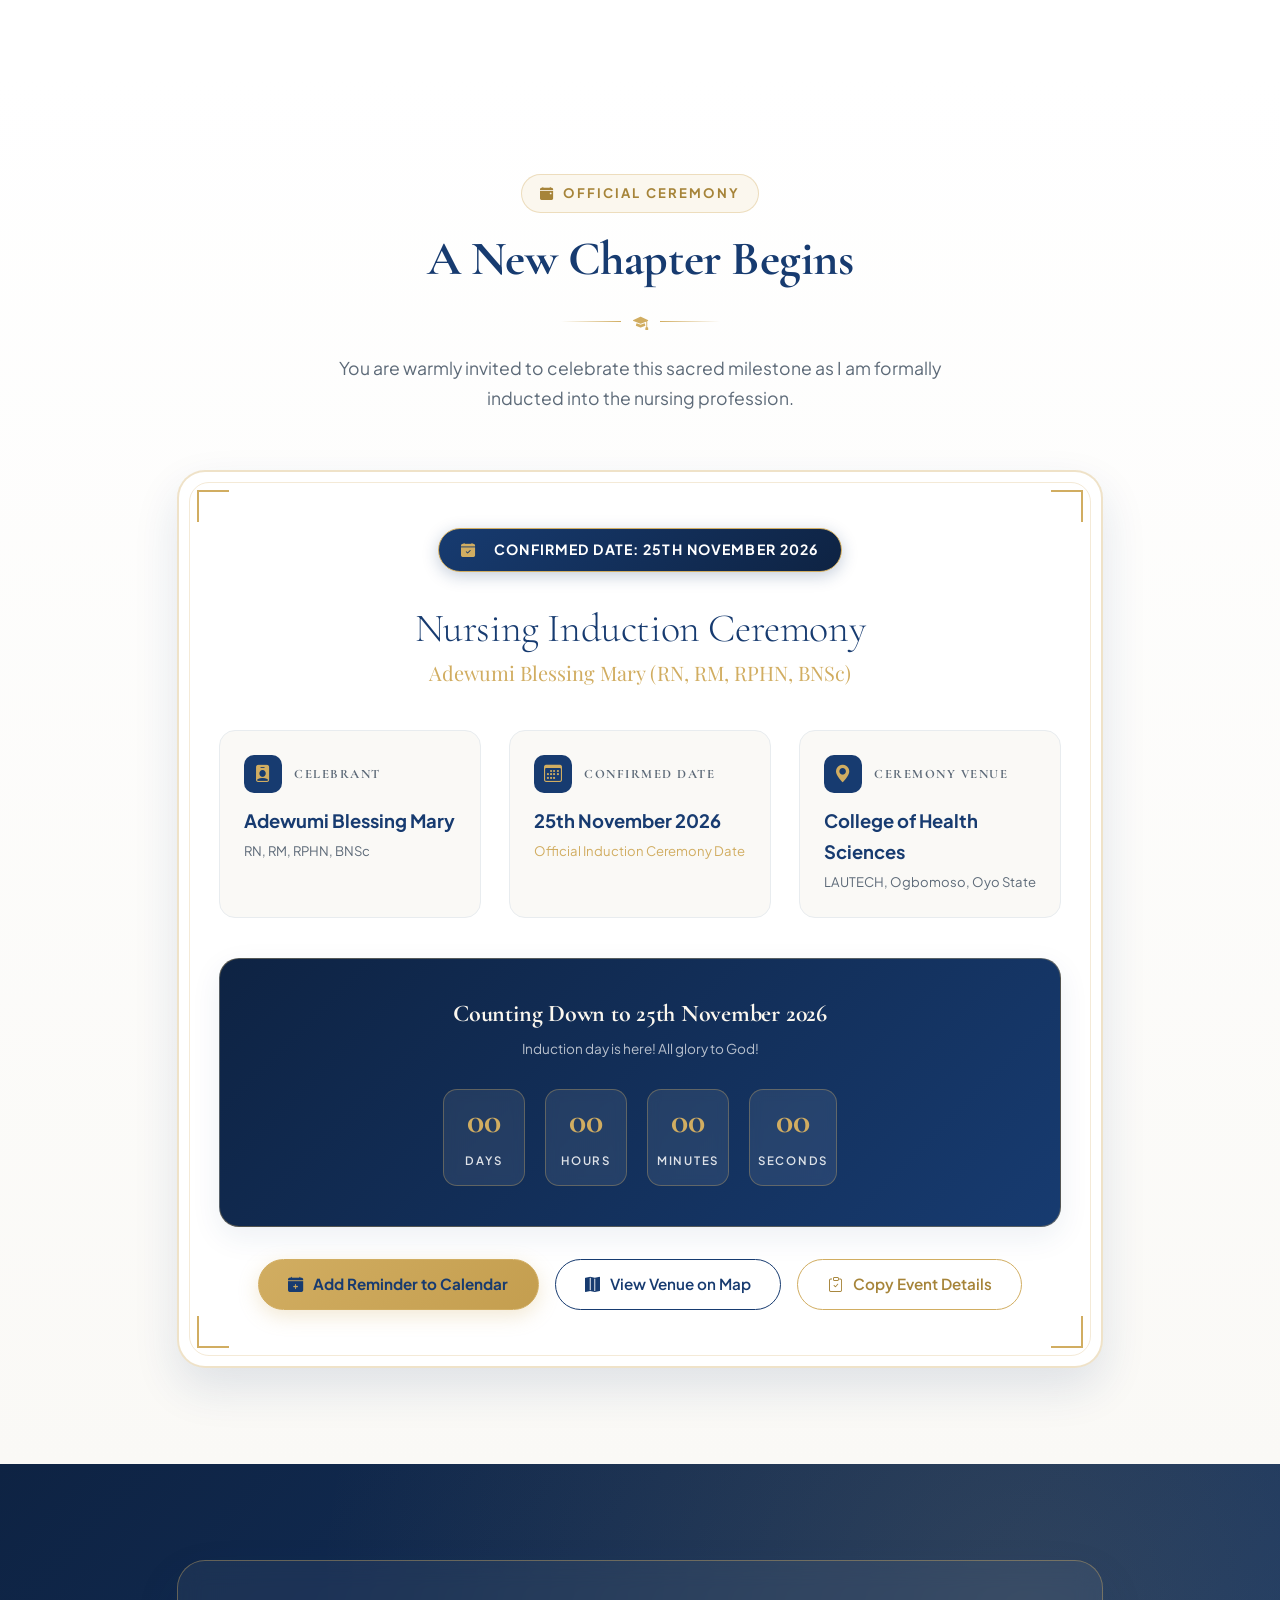
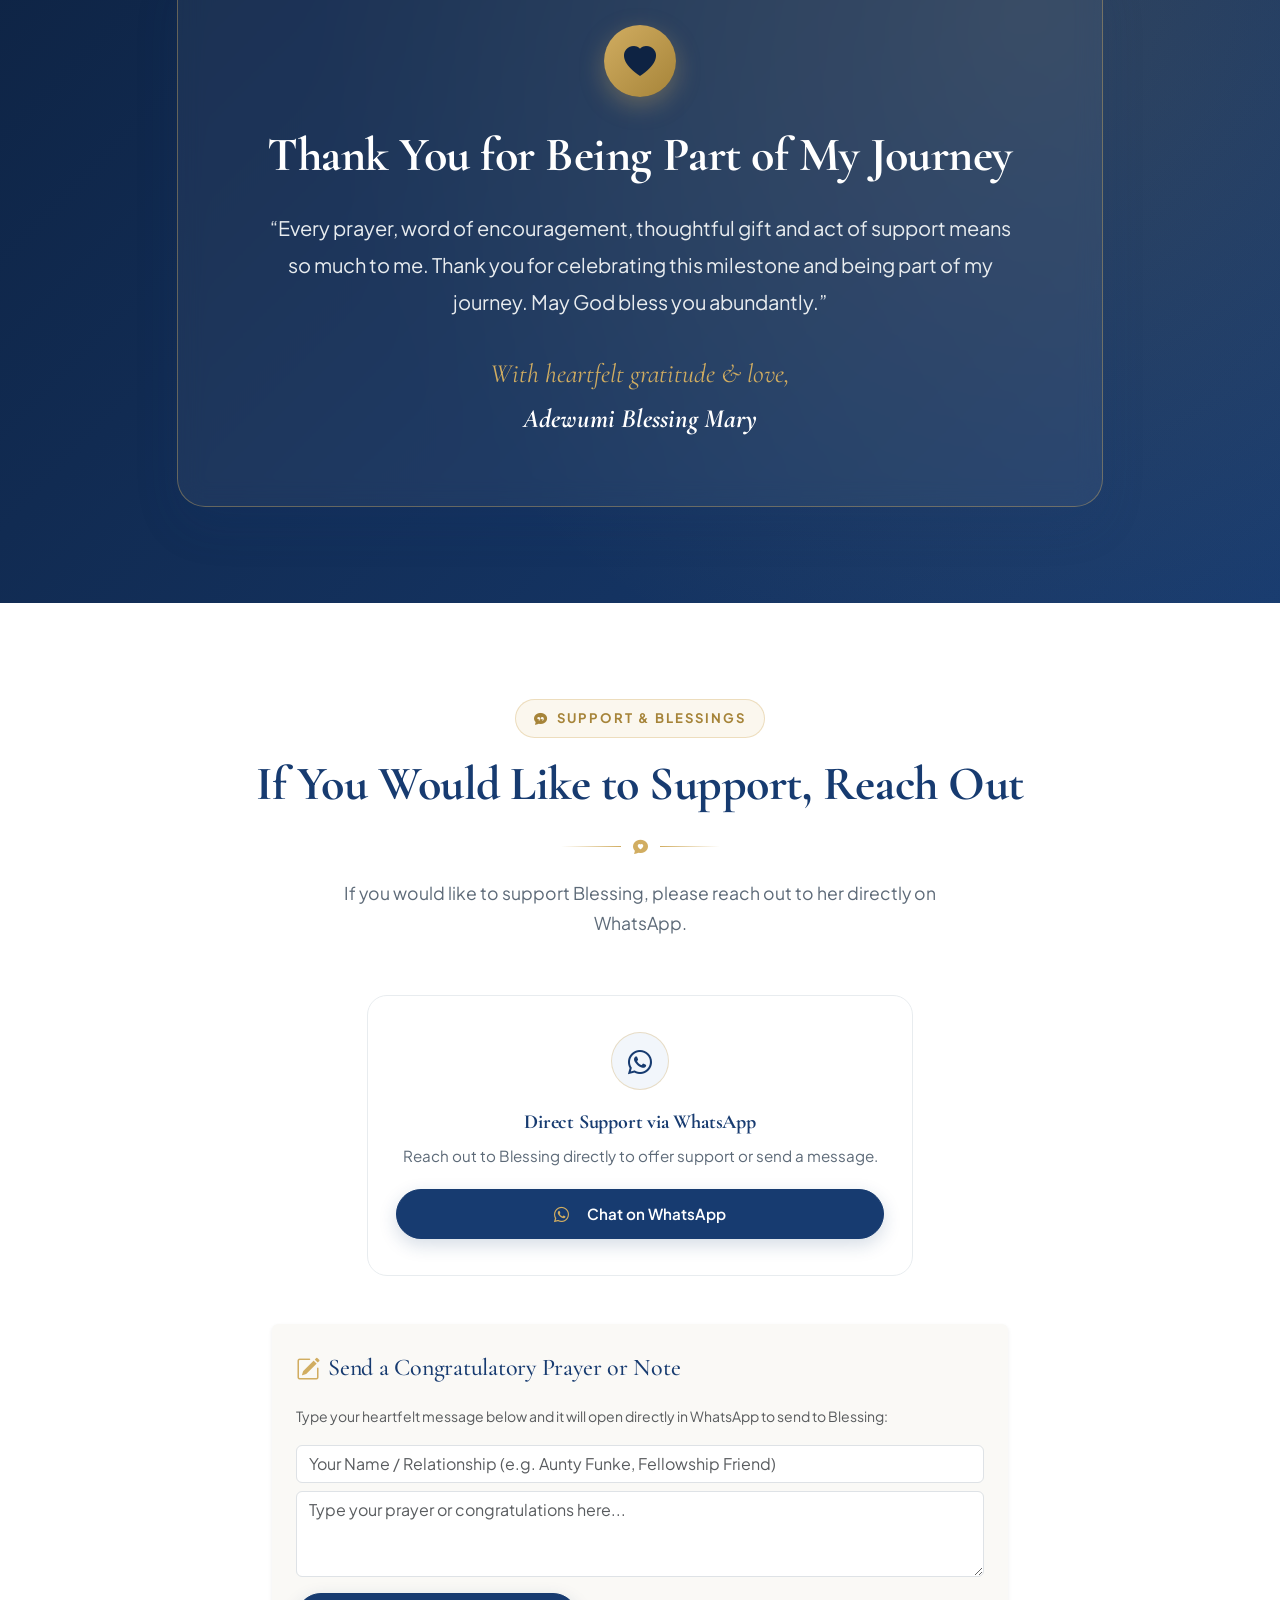
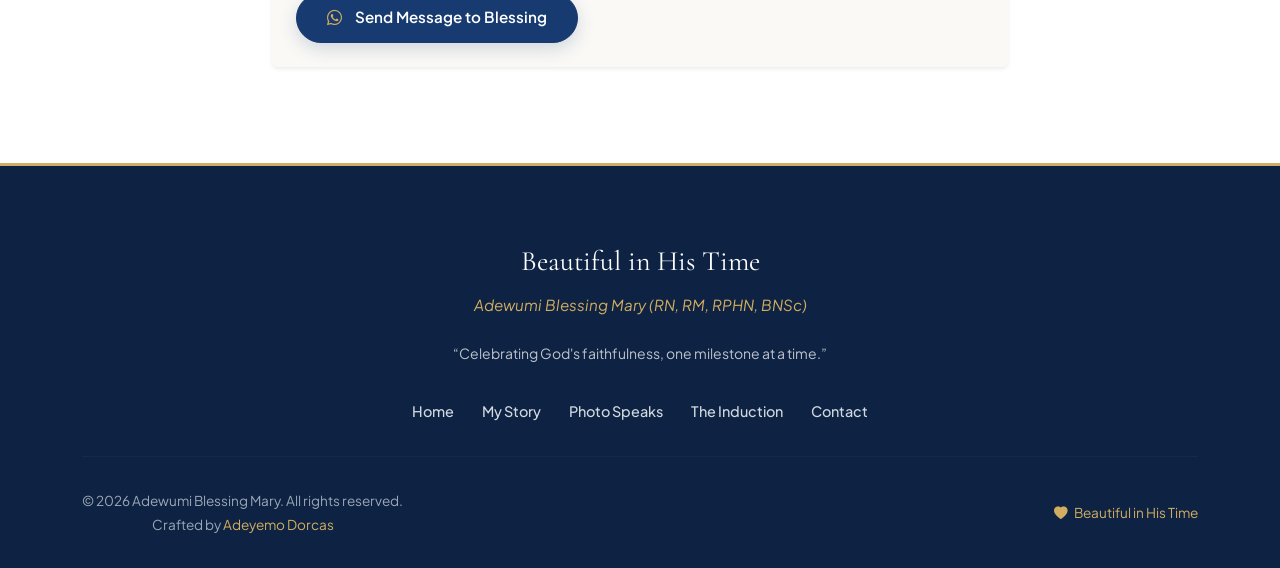
==== commit ee4ea0f0: "added a picture to photo speaks and protected the personal pictures" ====
--- a/index.html
+++ b/index.html
@@ -187,7 +187,10 @@
             <div class="hero-image-container">
               <div class="hero-accent-circle"></div>
 
-              <div class="hero-image-frame">
+              <div
+                class="hero-image-frame"
+                oncontextmenu="return false;"
+              >
                 <!-- <span class="placeholder-note-badge">
                   <i class="bi bi-camera me-1"></i> Placeholder Portrait
                 </span> -->
@@ -195,6 +198,7 @@
                   src="assets/images/third_personal.jpeg"
                   alt="Adewumi Blessing Mary - Nursing Induction Placeholder Portrait"
                   class="hero-image"
+                  draggable="false"
                   onerror="handleImgFallback(this, 'Blessing Mary')"
                 />
               </div>
@@ -298,38 +302,42 @@
           <!-- Collage Grid -->
           <div class="col-lg-5">
             <div class="journey-collage reveal-on-scroll delay-1">
-              <div class="collage-item">
+              <div class="collage-item" oncontextmenu="return false;">
                 <img
                   src="assets/images/story_pic2.jpg"
                   alt="Clinical practice and stethoscope"
                   loading="lazy"
+                  draggable="false"
                   onerror="handleImgFallback(this, 'Clinical Practice')"
                 />
                 <div class="collage-caption">Clinical Dedication</div>
               </div>
-              <div class="collage-item">
+              <div class="collage-item" oncontextmenu="return false;">
                 <img
                   src="assets/images/story_pic1.jpg"
                   alt="Academic milestone and achievement"
                   loading="lazy"
+                  draggable="false"
                   onerror="handleImgFallback(this, 'Academic Milestone')"
                 />
                 <div class="collage-caption">Academic Triumph</div>
               </div>
-              <div class="collage-item">
+              <div class="collage-item" oncontextmenu="return false;">
                 <img
                   src="assets/images/story_pic3.jpg"
                   alt="Hospital wards and healthcare learning"
                   loading="lazy"
+                  draggable="false"
                   onerror="handleImgFallback(this, 'Hospital Ward')"
                 />
                 <div class="collage-caption">Healing Hands</div>
               </div>
-              <div class="collage-item">
+              <div class="collage-item" oncontextmenu="return false;">
                 <img
                   src="assets/images/story_pic4.jpg"
                   alt="Compassionate patient nursing"
                   loading="lazy"
+                  draggable="false"
                   onerror="handleImgFallback(this, 'Compassionate Care')"
                 />
                 <div class="collage-caption">Patient Advocacy</div>
@@ -423,7 +431,7 @@
           </p>
         </div>
 
-        <!-- Seven selected photos with captions -->
+        <!-- Eight selected photos with captions -->
         <div class="row g-4">
           <div class="col-md-6 col-lg-3 reveal-on-scroll">
             <div class="photo-speaks-card">
@@ -536,6 +544,22 @@
               </div>
               <div class="photo-speaks-body">
                 <p class="photo-speaks-caption">Professional Examination 3</p>
+              </div>
+            </div>
+          </div>
+          <div class="col-md-6 col-lg-3 reveal-on-scroll delay-3">
+            <div class="photo-speaks-card">
+              <div class="photo-speaks-img-box">
+                <img
+                  src="assets/images/twentieth.jpg"
+                  alt="Midwifery Posting at Oyo"
+                  class="photo-speaks-img"
+                  loading="lazy"
+                  draggable="false"
+                />
+              </div>
+              <div class="photo-speaks-body">
+                <p class="photo-speaks-caption">Midwifery Posting at Oyo</p>
               </div>
             </div>
           </div>
--- a/assets/css/style.css
+++ b/assets/css/style.css
@@ -525,6 +525,10 @@
   object-fit: cover;
   object-position: center 25%;
   transition: var(--transition-smooth);
+  pointer-events: none;
+  user-select: none;
+  -webkit-user-drag: none;
+  -webkit-touch-callout: none;
 }
 
 .hero-image-frame:hover .hero-image {
@@ -755,6 +759,10 @@
   height: 100%;
   aspect-ratio: 1;
   object-fit: contain;
+  pointer-events: none;
+  user-select: none;
+  -webkit-user-drag: none;
+  -webkit-touch-callout: none;
 }
 
 .collage-caption {
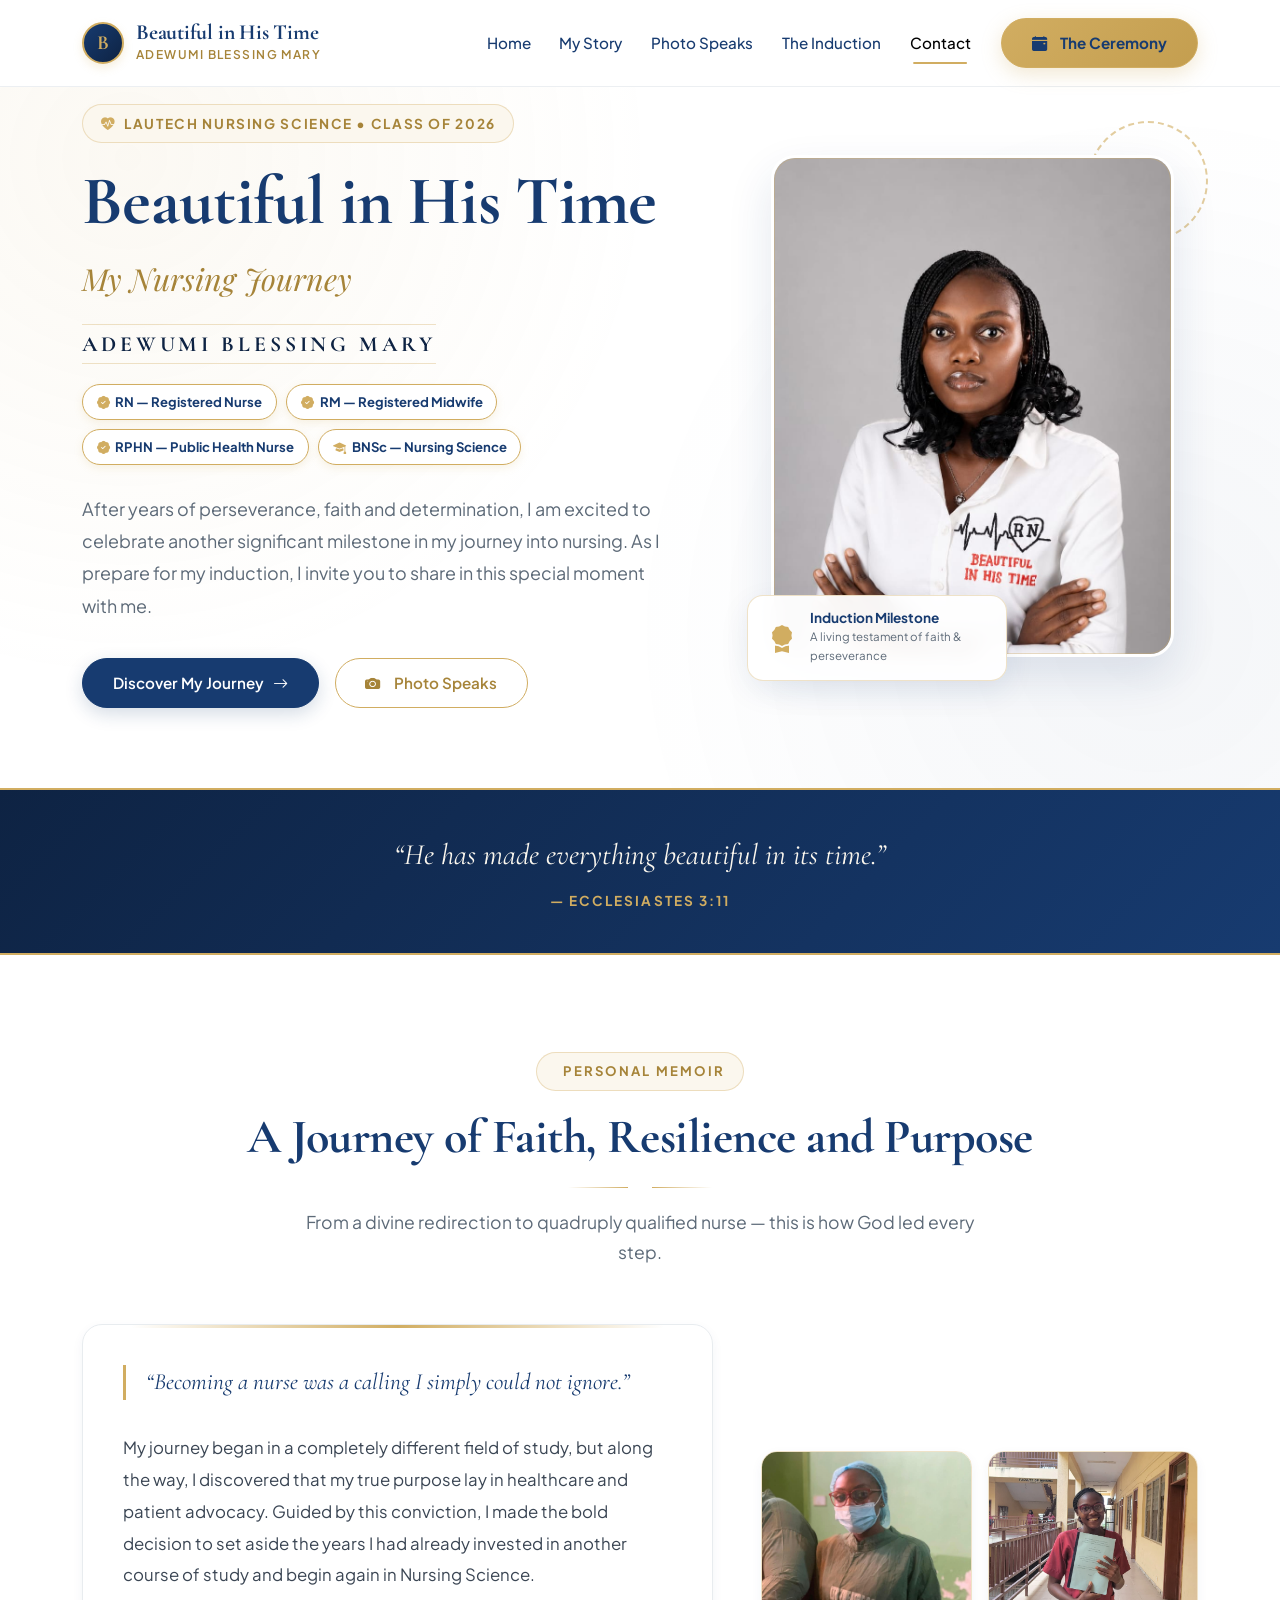
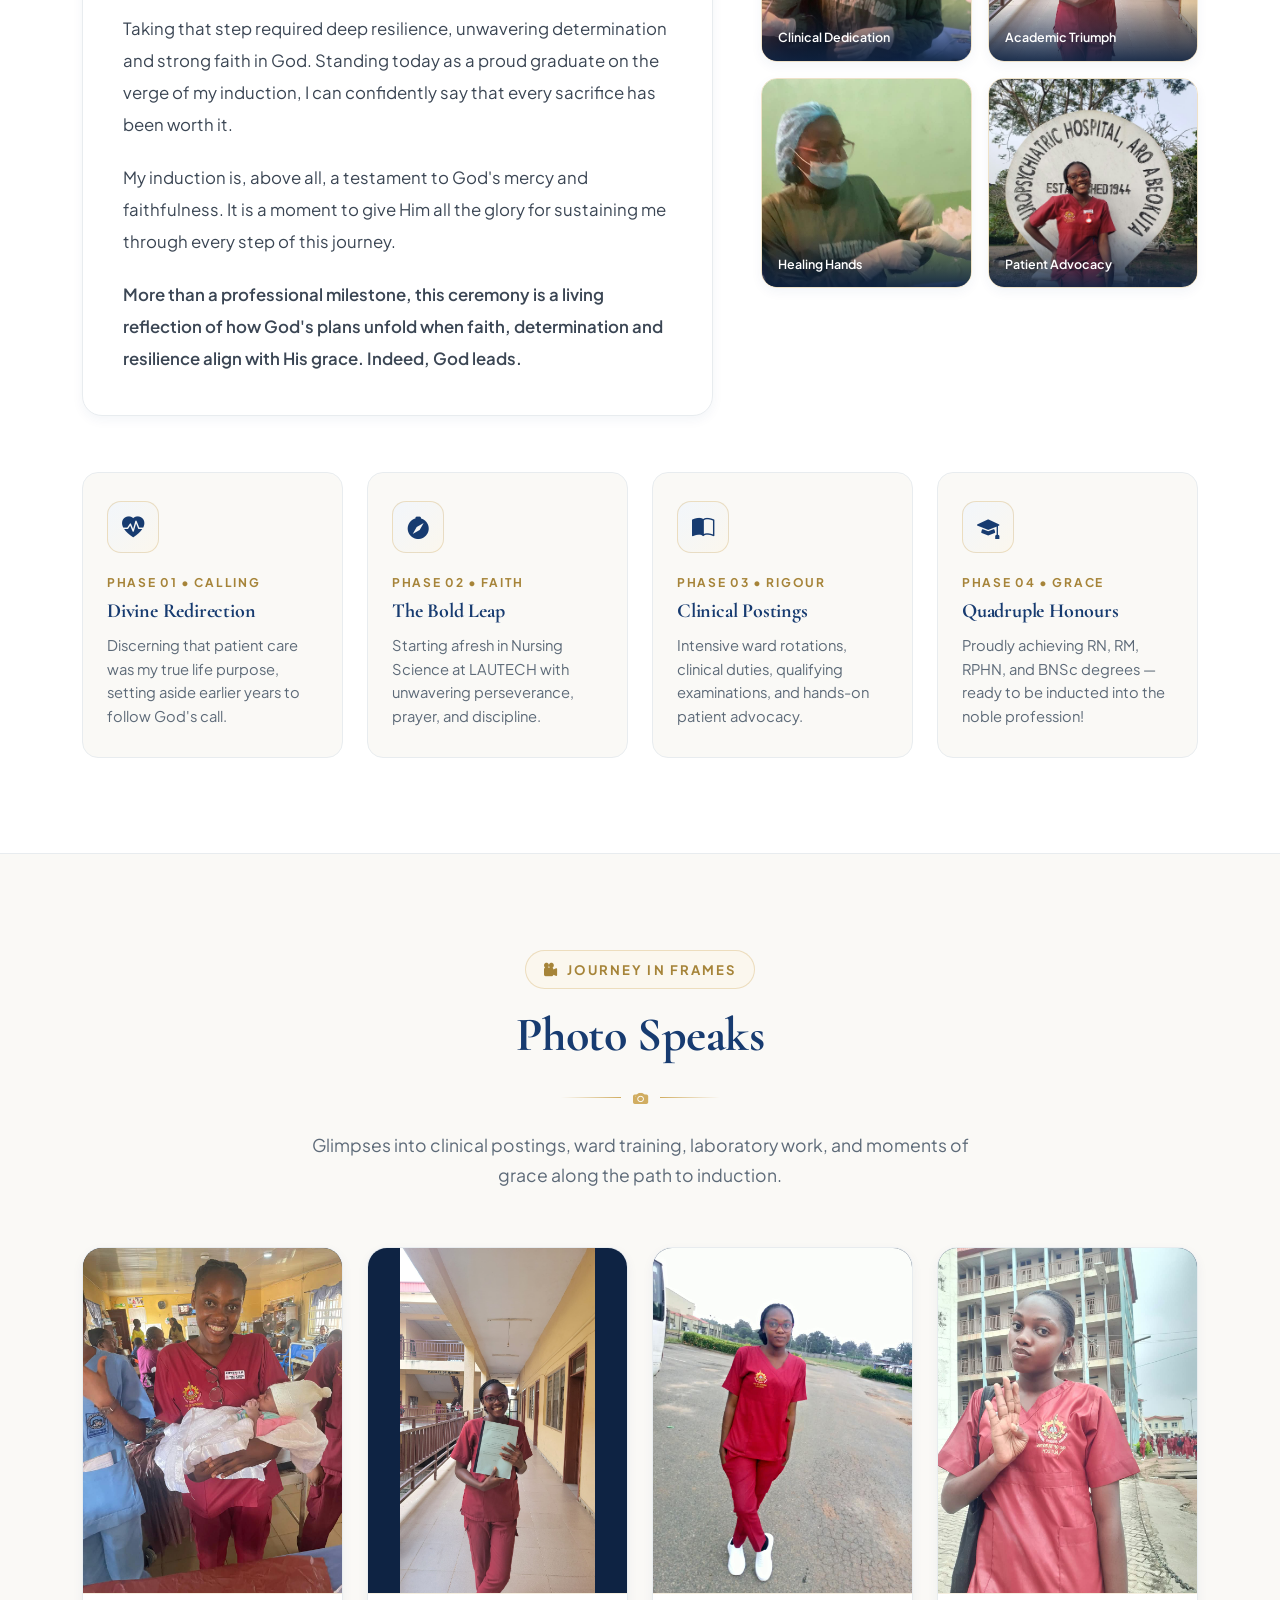
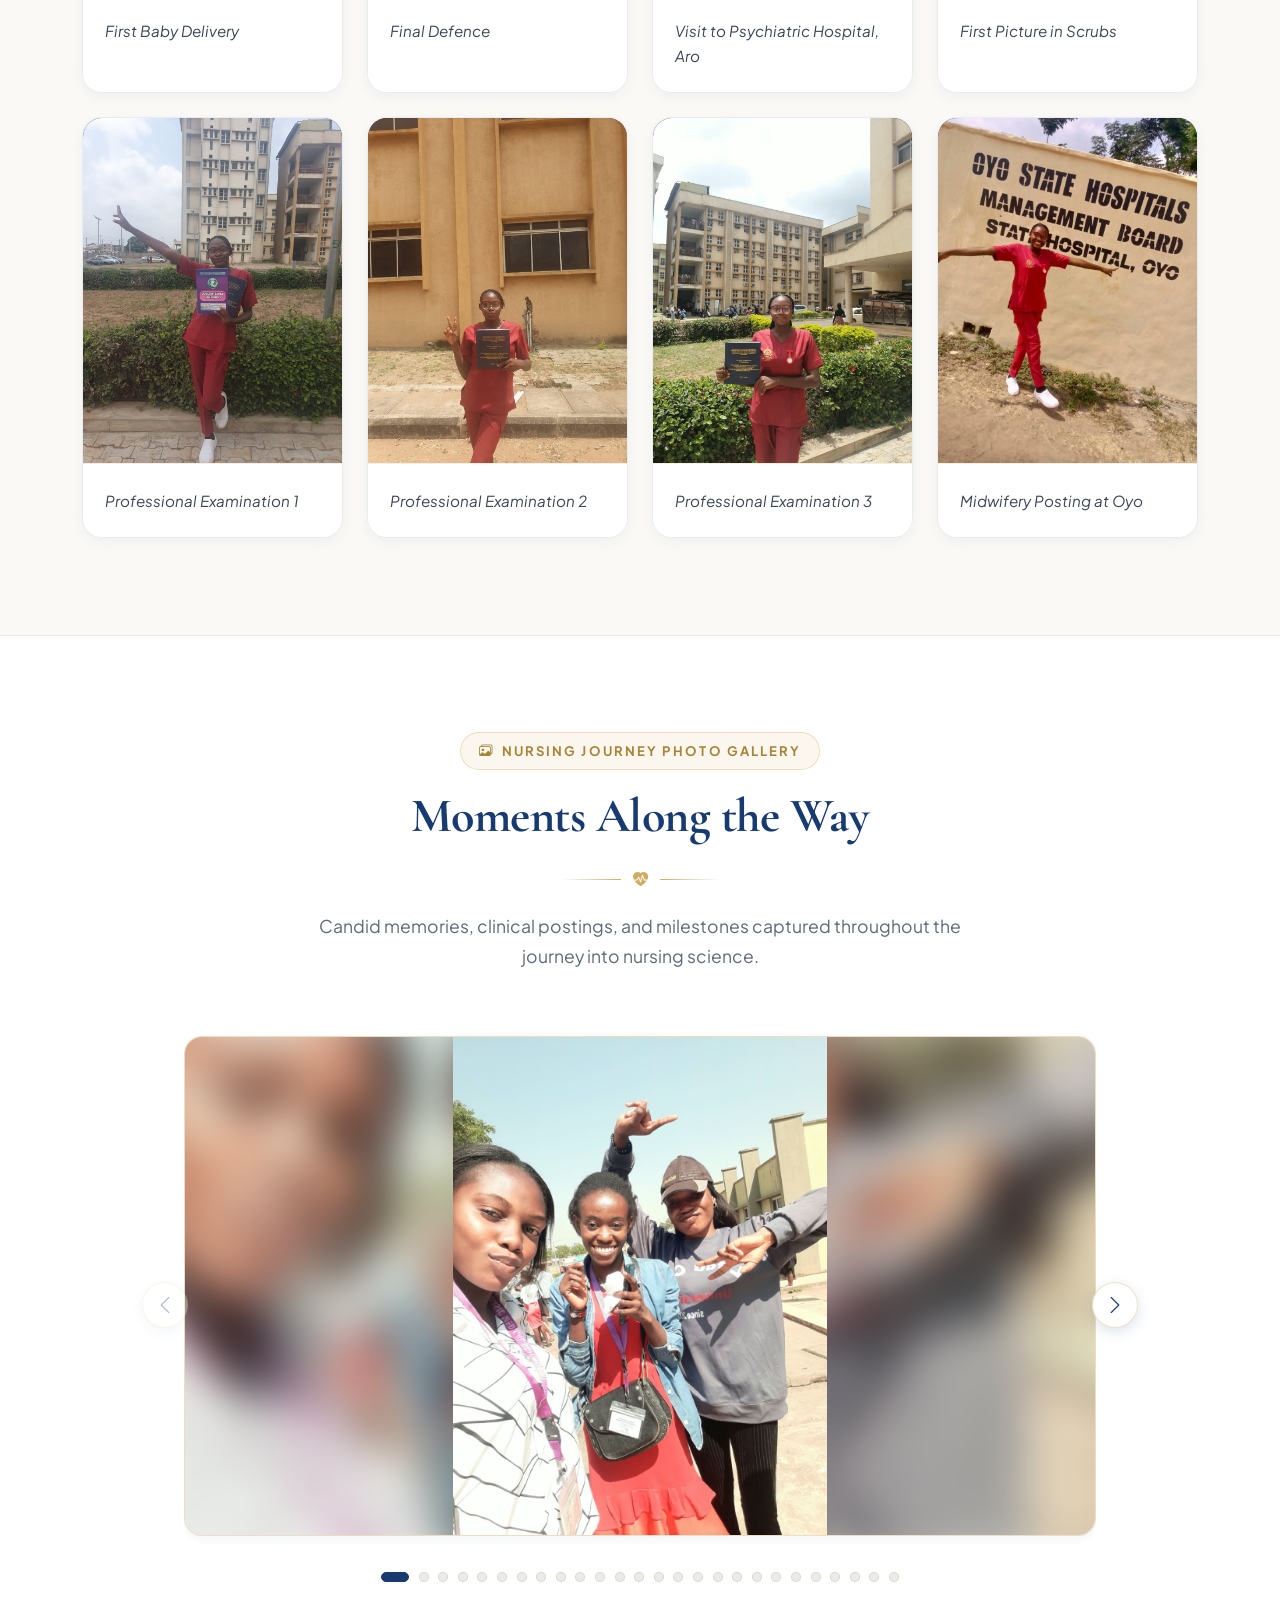
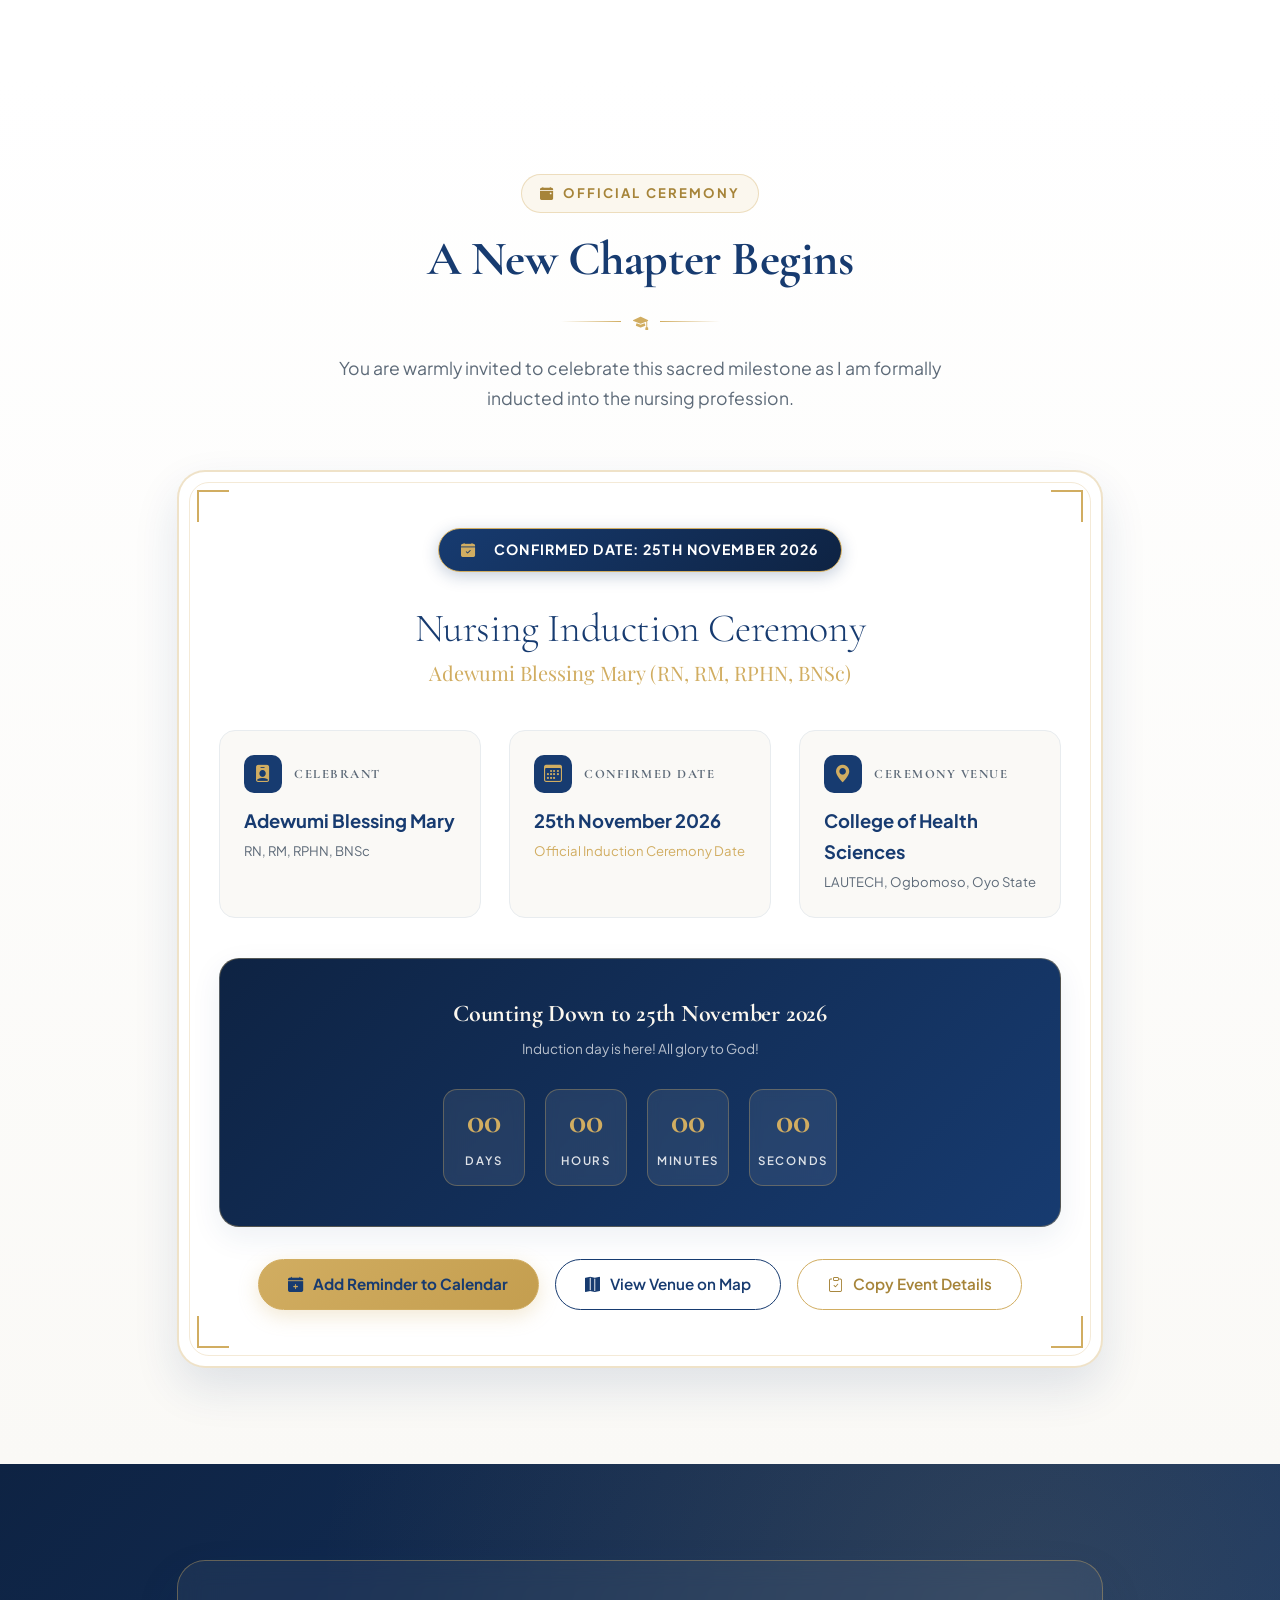
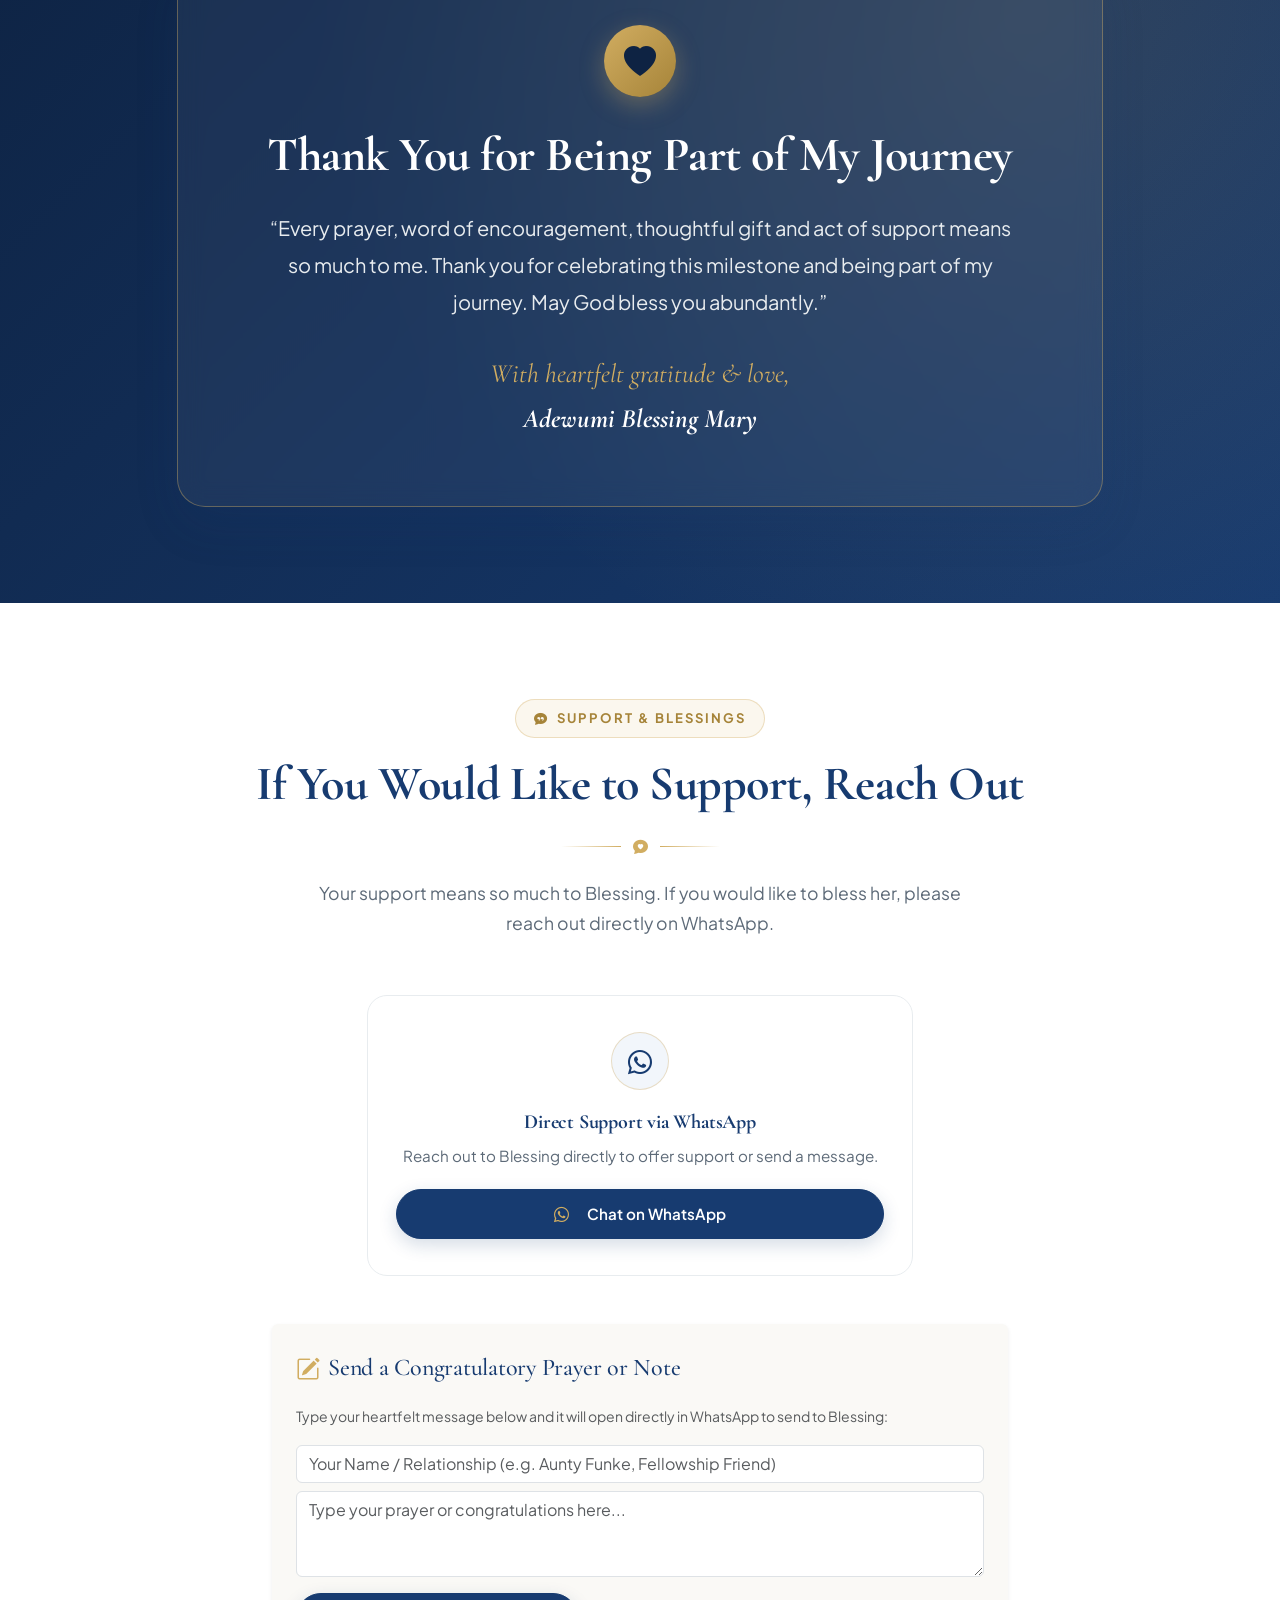
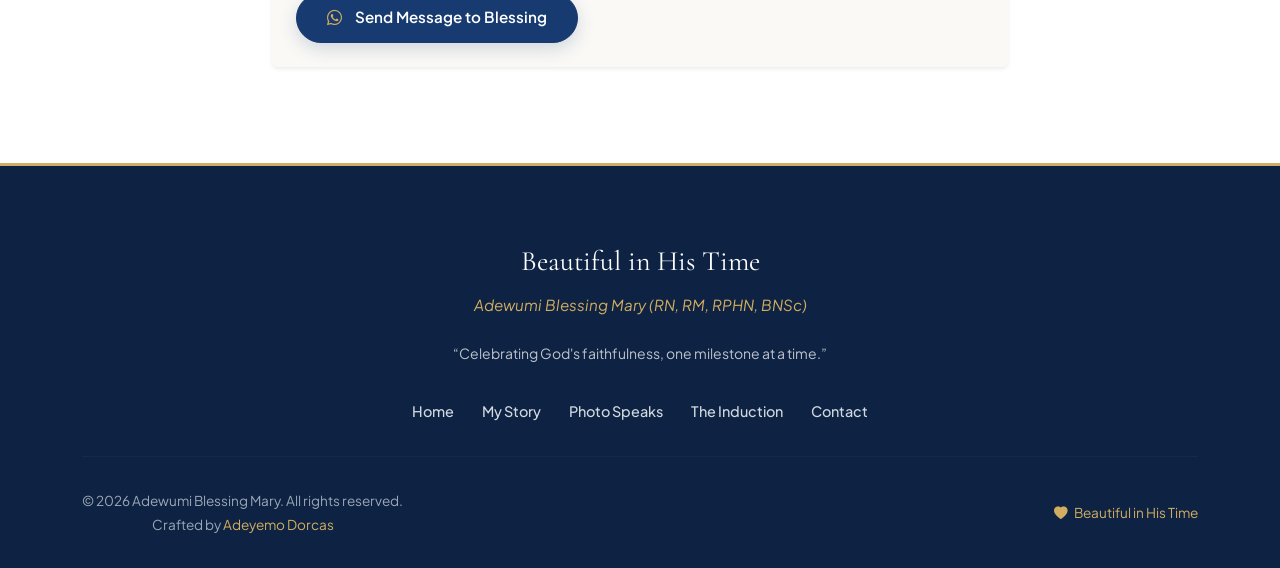
==== commit fabd2b21: "Made some allignment corrections" ====
--- a/index.html
+++ b/index.html
@@ -314,8 +314,9 @@
               </div>
               <div class="collage-item" oncontextmenu="return false;">
                 <img
-                  src="assets/images/story_pic1.jpg"
+                  src="assets/images/sixteen.jpeg"
                   alt="Academic milestone and achievement"
+                  style="object-position: center 65%;"
                   loading="lazy"
                   draggable="false"
                   onerror="handleImgFallback(this, 'Academic Milestone')"
@@ -334,7 +335,7 @@
               </div>
               <div class="collage-item" oncontextmenu="return false;">
                 <img
-                  src="assets/images/story_pic4.jpg"
+                  src="assets/images/story_pic1.jpg"
                   alt="Compassionate patient nursing"
                   loading="lazy"
                   draggable="false"
@@ -881,7 +882,7 @@
         <div class="section-header text-center">
           <div class="section-tag">
             <i class="bi bi-chat-quote-fill"></i>
-            <span>Support &amp; Blessings</span>
+            <span>SUPPORT &amp; BLESSINGS</span>
           </div>
           <h2 class="section-title">
             If You Would Like to Support, Reach Out
@@ -892,8 +893,8 @@
             <span class="line"></span>
           </div>
           <p class="section-subtitle">
-            If you would like to support Blessing, please reach out to her
-            directly on WhatsApp.
+            Your support means so much to Blessing. If you would like to bless
+            her, please reach out directly on WhatsApp.
           </p>
         </div>
 
@@ -911,7 +912,7 @@
                 message.
               </p>
               <a
-                href="https://wa.me/2348107144535?text=Hello%20Blessing%2C%20I%20visited%20your%20Beautiful%20in%20His%20Time%20website%20and%20would%20love%20to%20connect%20with%20you."
+                href="https://wa.me/2348107144535?text=Hello%20Blessing%2C%20I%20visited%20your%20Beautiful%20in%20His%20Time%20website%20and%20would%20love%20to%20support%20you."
                 target="_blank"
                 rel="noopener noreferrer"
                 class="btn btn-primary-blue w-100"
--- a/assets/css/style.css
+++ b/assets/css/style.css
@@ -750,25 +750,35 @@
   overflow: hidden;
   position: relative;
   box-shadow: var(--shadow-sm);
-  border: 1px solid var(--color-border);
-  background-color: var(--color-bg-subtle);
+  border: 1px solid var(--color-border-gold);
 }
 
 .collage-item img {
   width: 100%;
   height: 100%;
   aspect-ratio: 1;
-  object-fit: contain;
+  object-fit: cover;
+  object-position: top center;
+  transform-origin: top center;
+  transition: var(--transition-smooth);
   pointer-events: none;
   user-select: none;
   -webkit-user-drag: none;
   -webkit-touch-callout: none;
 }
 
+.collage-item:hover img {
+  transform: scale(1.02);
+}
+
 .collage-caption {
-  background-color: var(--color-blue-dark);
+  position: absolute;
+  bottom: 0;
+  left: 0;
+  right: 0;
+  background: linear-gradient(to top, rgba(14, 35, 67, 0.9) 0%, transparent 100%);
   color: #FFFFFF;
-  padding: 0.75rem 1rem;
+  padding: 1.5rem 1rem 0.75rem;
   font-size: 0.78rem;
   font-weight: 600;
 }
